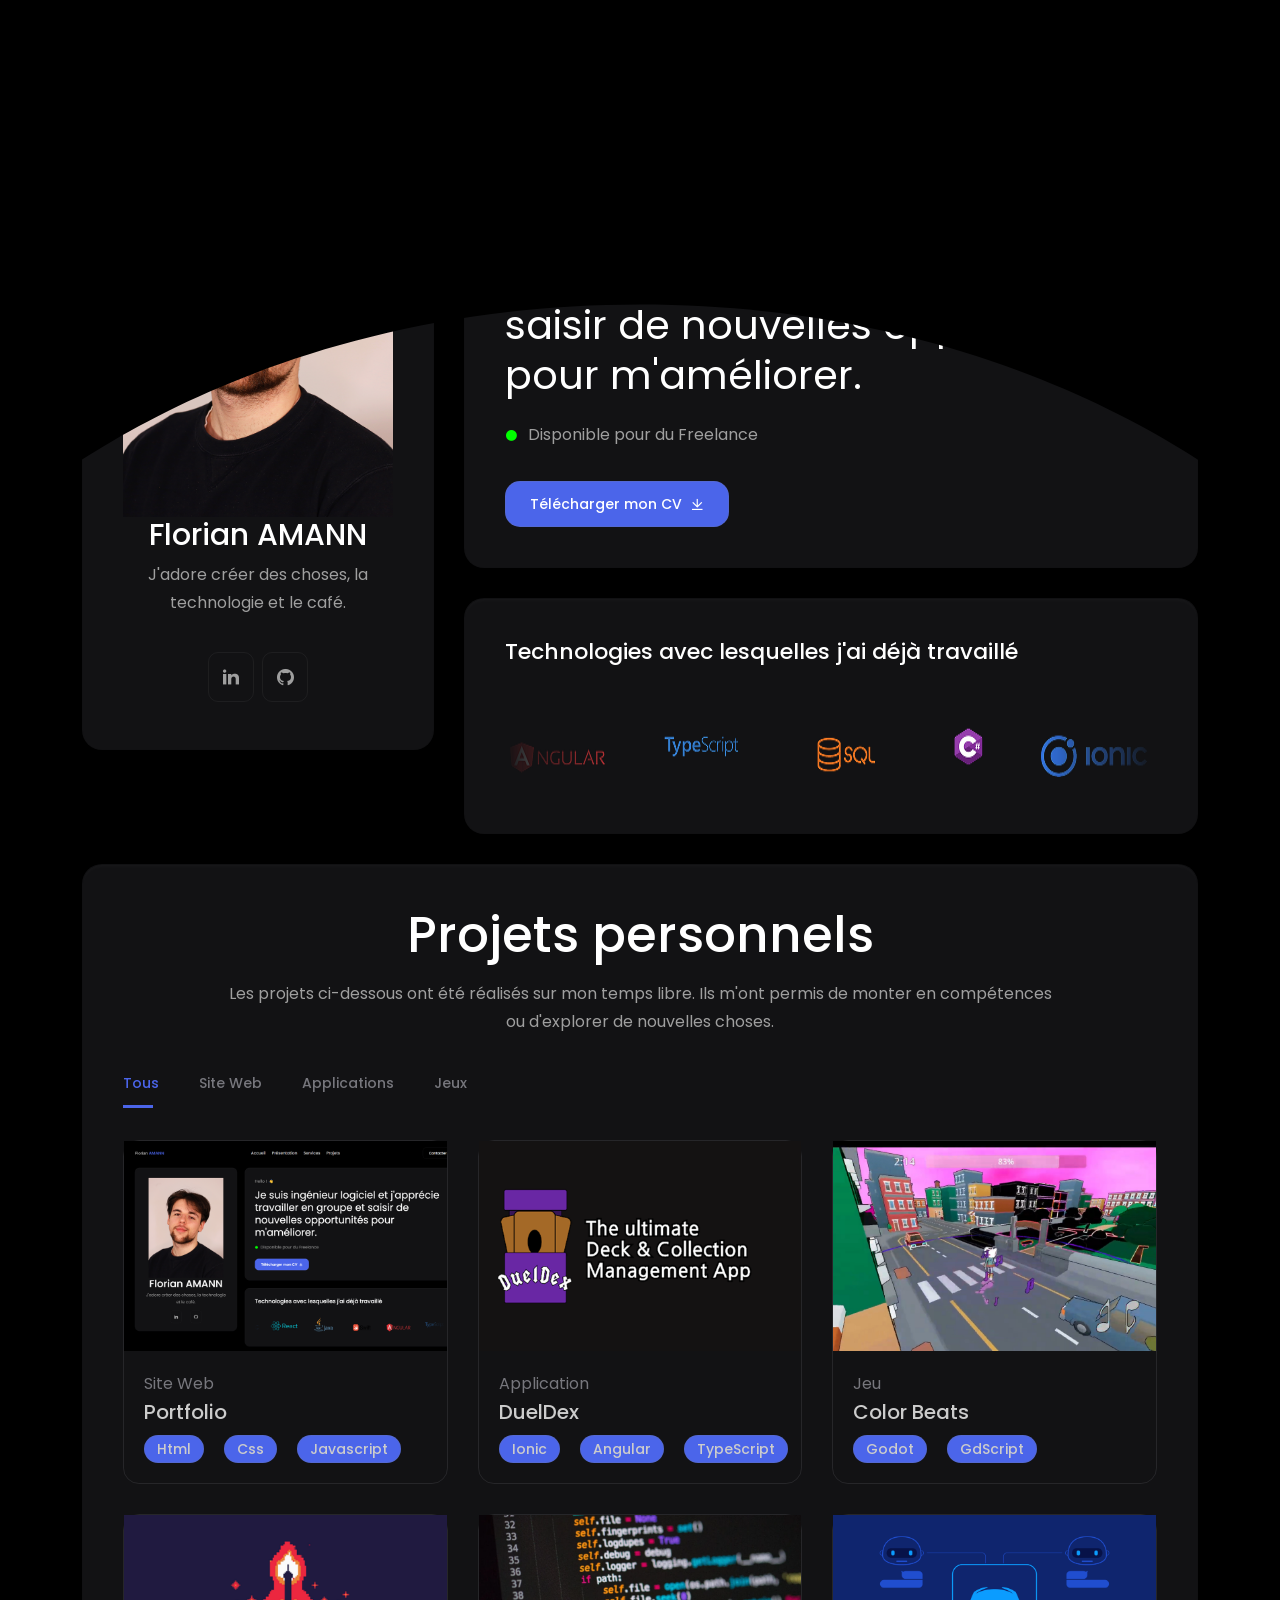
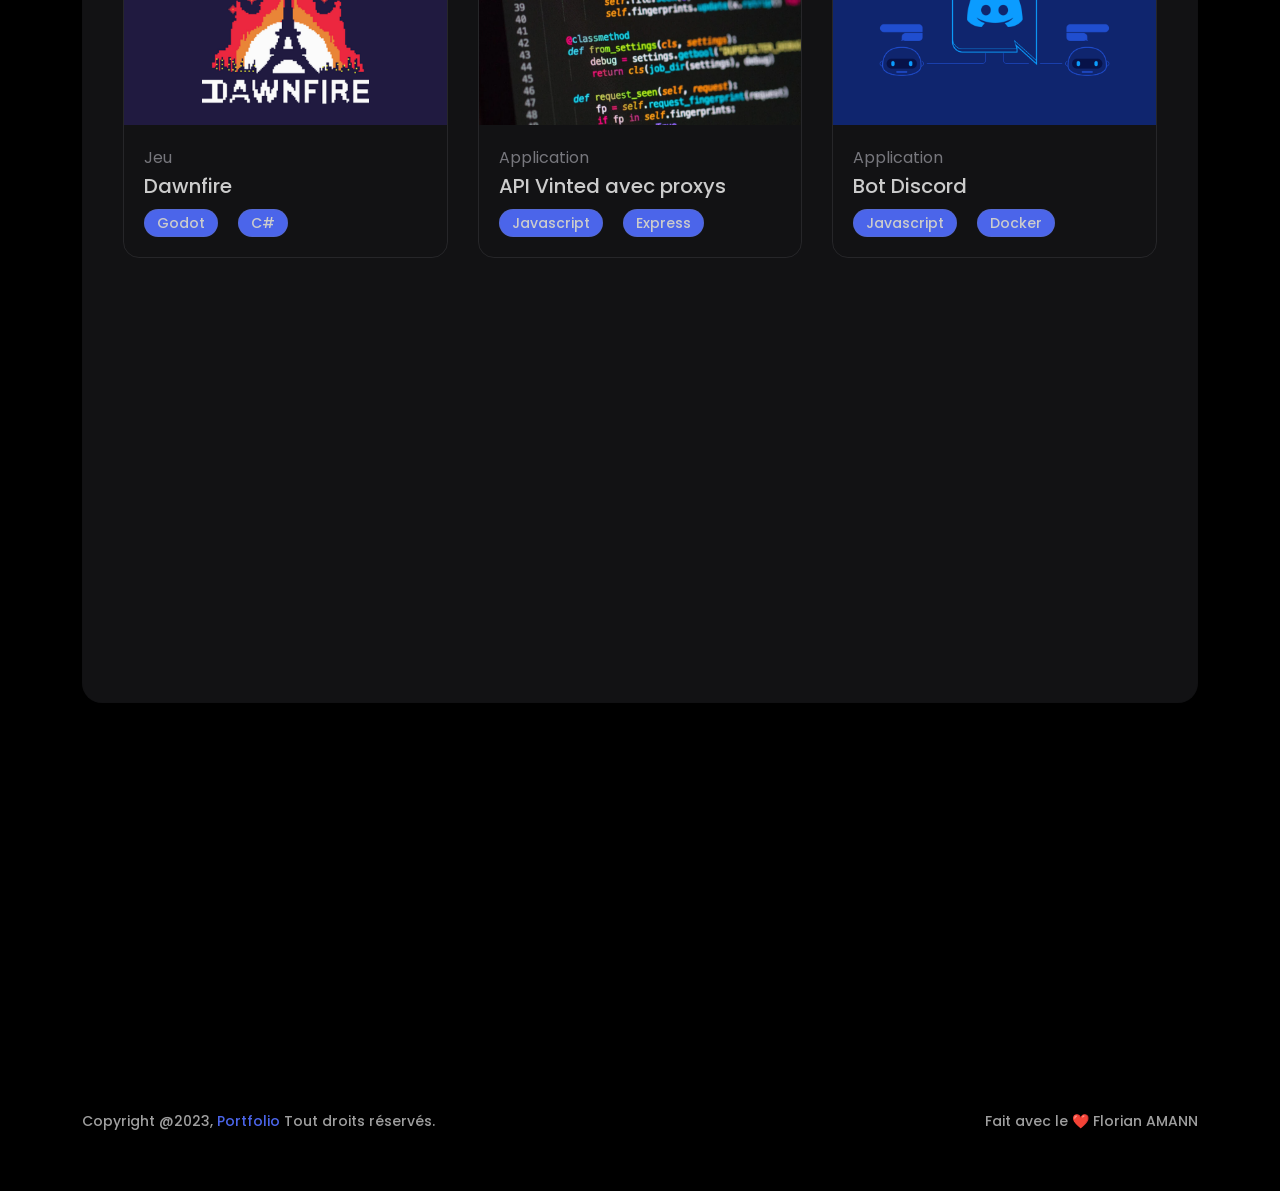
==== index.html @ a0614be4 "added small fixes" ====
<!DOCTYPE html>
<html lang="en">

<head>
  <!-- META -->
  <meta charset="utf-8">
  <meta http-equiv="X-UA-Compatible" content="IE=edge">
  <meta name="viewport" content="width=device-width, initial-scale=1">
  <meta name="description" content="Portfolio - Cliquez ici">
  <meta name="keywords" content="personal, portfolio new, html, one page, bootstrap, new html template, design, creative, onepage, clean, modern">
  <meta name="author" content="Florian AMANN">
  <!-- PAGE TITLE -->
  <title>Florian AMANN - Portfolio</title>
  <!-- FAV ICON -->
  <link rel="apple-touch-icon" href="assets/images/favicon.png">
  <link rel="shortcut icon" type="image/png" href="assets/images/favicon.png">
  <!-- ALL GOOGLE FONTS -->
  <link rel="preconnect" href="https://fonts.googleapis.com">
  <link rel="preconnect" href="https://fonts.gstatic.com" crossorigin>
  <link href="https://fonts.googleapis.com/css2?family=Poppins:ital,wght@0,100;0,200;0,300;0,400;0,500;0,600;0,700;0,800;0,900;1,100;1,200;1,300;1,400;1,500;1,600;1,700;1,800;1,900&display=swap" rel="stylesheet">
  <!-- BOOTSTRAP CSS -->
  <link rel="stylesheet" href="assets/css/bootstrap.min.css" />
  <!-- FONT AWESOME CSS -->
  <link rel="stylesheet" href="assets/fonts/remixicon.css" />
  <!-- MAGNIFIC CSS -->
  <link rel="stylesheet" href="assets/css/magnific-popup.css">
  <!-- NICE SELECT CSS -->
  <link rel="stylesheet" href="assets/css/nice-select.min.css" />
  <!-- ANIMATE CSS -->
  <link rel="stylesheet" href="assets/css/animate.min.css" />
  <!-- SLICK CSS -->
  <link rel="stylesheet" href="assets/css/slick.min.css" />
  <!-- SPACING CSS -->
  <link rel="stylesheet" href="assets/css/spacing.css" />
  <!-- MAIN STYLE CSS -->
  <link rel="stylesheet" href="assets/css/style.css" />
  <!-- RESPONSIVE CSS -->
  <link rel="stylesheet" href="assets/css/responsive.css">
  <!-- HTML5 shim and Respond.js IE8 support of HTML5 elements and media queries -->
  <!-- WARNING: Respond.js doesn't work if you view the page via file:// -->
  <!--[if lt IE 9]>
      <script src="https://oss.maxcdn.com/html5shiv/3.7.2/html5shiv.min.js"></script>
      <script src="https://oss.maxcdn.com/respond/1.4.2/respond.min.js"></script>
    <![endif]-->
</head>

<body>
  <!-- START PRELOADER AREA-->
  <div class="preloader">
    <svg viewbox="0 0 1000 1000" preserveaspectratio="none">
      <path id="preloaderSvg" d="M0,1005S175,995,500,995s500,5,500,5V0H0Z"></path>
    </svg>
    <div class="preloader-heading">
      <div class="load-text">
        <span>C</span>
        <span>h</span>
        <span>a</span>
        <span>r</span>
        <span>g</span>
        <span>e</span>
        <span>m</span>
        <span>e</span>
        <span>n</span>
        <span>t</span>
      </div>
    </div>
  </div>
  <!-- END PRELOADER AREA -->
  <!-- START MENU DESIGN AREA -->
  <header class="main-header">
    <div class="header-upper">
      <div class="container">
        <div class="header-inner d-flex align-items-center">
          <!-- START LOGO DESIGN AREA -->
          <div class="logo-outer">
            <div class="logo">
              <a href="index.html"><img src="assets/images/logo.png" alt="Logo" title="Logo" /></a>
            </div>
          </div>
          <!-- / END LOGO DESIGN AREA -->
          <!-- START NAV DESIGN AREA -->
          <div class="nav-outer clearfix mx-auto">
            <!-- Main Menu -->
            <nav class="main-menu navbar-expand-lg">
              <div class="navbar-header">
                <div class="mobile-logo">
                  <a href="index.html">
                    <img src="assets/images/logo.png" alt="Logo" title="Logo" />
                  </a>
                </div>
                <!-- Toggle Button -->
                <button type="button" class="navbar-toggle" data-bs-toggle="collapse" data-bs-target=".navbar-collapse">
                  <span class="icon-bar"></span>
                  <span class="icon-bar"></span>
                  <span class="icon-bar"></span>
                </button>
              </div>
              <div class="navbar-collapse collapse">
                <ul class="navigation onepage clearfix">
                  <li><a class="nav-link-click" href="index.html">Accueil</a></li>
                  <li><a class="nav-link-click" href="about.html">Présentation</a></li>
                  <li><a class="nav-link-click" href="service.html">Services</a></li>
                  <li><a class="nav-link-click" href="works.html">Projets</a></li>
                </ul>
              </div>
            </nav>
            <!-- / END NAV DESIGN AREA -->
          </div>
          <div class="menu-btns">
            <a href="mailto:amann.florian@protonmail.com" class="theme-btn">Contacter<i class="ri-mail-send-line"></i></a>
          </div>
        </div>
      </div>
    </div>
  </header>
  <!-- / END MENU DESIGN AREA -->
  <!-- START ABOUT DESIGN AREA -->
  <section id="about" class="about-area">
    <div class="container">
      <div class="row">
        <!-- START ABOUT IMAGE DESIGN AREA -->
        <div class="col-lg-4">
          <div class="about-image-part wow fadeInUp delay-0-3s">
            <img src="assets/images/about/profile.png" alt="About Me" />
            <h2>Florian AMANN</h2>
            <p>J'adore créer des choses, la technologie et le café.</p>
            <div class="about-social text-center">
              <ul>
                <li><a href="https://www.linkedin.com/in/florian-amann/"><i class="ri-linkedin-fill"></i></a></li>
                <li><a href="https://github.com/Lauiss"><i class="ri-github-fill"></i></a></li>
              </ul>
            </div>
          </div>
        </div>
        <!-- / END ABOUT IMAGE DESIGN AREA -->
        <!-- START ABOUT TEXT DESIGN AREA -->
        <div class="col-lg-8">
          <div class="about-content-part wow fadeInUp delay-0-2s">
            <p>Hello ! 👋</p>
            <h2>
              Je suis ingénieur logiciel et j'apprécie travailler en groupe et saisir de nouvelles opportunités pour m'améliorer.
            </h2>
            <div class="adress-field">
              <ul>
                <li><i class="ri-circle-fill"></i>Disponible pour du Freelance</li>
              </ul>
            </div>
            <div class="hero-btns">
              <a href="assets/cv/CV-AMANN-Florian.pdf" download="CV-AMANN-Florian.pdf" target="_blank" class="theme-btn">Télécharger mon CV <i class="ri-download-line"></i></a>
            </div>
          </div>
          <div class="about-content-part-bottom wow fadeInUp delay-0-2s">
            <h2>Technologies avec lesquelles j'ai déjà travaillé</h2>
            <div class="company-list">
              <div class="scroller" data-direction="left" data-speed="slow">
                <div class="scroller__inner">
                  <img src="assets/images/languages/angular.png" alt="angular" />
                  <img src="assets/images/languages/typescript.png" alt="ts" />
                  <img src="assets/images/languages/sql.png" alt="sql" />
                  <img src="assets/images/languages/csharp.png" alt="c#" />
                  <img src="assets/images/languages/ionic.png" alt="ionic" />
                  <img src="assets/images/languages/react.png" alt="react" />
                  <img src="assets/images/languages/java.png" alt="java" />
                  <img src="assets/images/languages/swift.png" alt="swift" />
                </div>
              </div>
            </div>
          </div>
        </div>
        <!-- / END ABOUT TEXT DESIGN AREA -->
      </div>
    </div>
  </section>
  <!-- / END ABOUT DESIGN AREA -->
  <!-- START PORTFOLIO DESIGN AREA -->
  <section id="portfolio" class="projects-area">
    <div class="container">
      <div class="container-inner">
        <div class="row">
          <div class="col-xl-12 col-lg-12">
            <div class="section-title text-center wow fadeInUp delay-0-2s">
              <h2>Projets personnels</h2>
              <p>Les projets ci-dessous ont été réalisés sur mon temps libre. Ils m'ont permis de monter en compétences ou d'explorer de nouvelles choses.</p>
            </div>
          </div>
        </div>
        <ul class="project-filter filter-btns-one justify-content-left pb-15 wow fadeInUp delay-0-2s">
          <li data-filter="*" class="current">Tous</li>
          <li data-filter=".web">Site Web</li>
          <li data-filter=".application">Applications</li>
          <li data-filter=".game">Jeux</li>
        </ul>
        <div class="row project-masonry-active">
          <!-- START SINGLE PORTFOLIO DESIGN AREA -->
          <div class="col-lg-4 col-md-6 item web">
            <div class="project-item style-two wow fadeInUp delay-0-5s">
              <div class="project-image">
                <img src="assets/images/projects/portfolio-big.png" alt="Project">
                <a href="projects-detail/single-project-portfolio.html" class="details-btn"><i class="ri-arrow-right-up-line"></i></a>
              </div>
              <div class="project-content">
                <span class="sub-title">Site Web</span>
                <h3>Portfolio</h3>
                <div class="flex-div-row">
                  <span class="theme-tag">Html</span>
                  <span class="theme-tag">Css</span>
                  <span class="theme-tag">Javascript</span>
                </div>
              </div>
            </div>
          </div>
          <!-- / END SINGLE PORTFOLIO DESIGN AREA -->
          <!-- START SINGLE PORTFOLIO DESIGN AREA -->
          <div class="col-lg-4 col-md-6 item application">
            <div class="project-item style-two wow fadeInUp delay-0-3s">
              <div class="project-image">
                <img src="assets/images/projects/duel-dex-big.png" alt="Project">
                <a href="projects-detail/single-project-dueldex.html" class="details-btn"><i class="ri-arrow-right-up-line"></i></a>
              </div>
              <div class="project-content">
                <span class="sub-title">Application</span>
                <h3>DuelDex</h3>
                <div class="flex-div-row">
                  <span class="theme-tag">Ionic</span>
                  <span class="theme-tag">Angular</span>
                  <span class="theme-tag">TypeScript</span>
                </div>
              </div>
            </div>
          </div>
          <!-- START PORTFOLIO DESIGN AREA -->
          <!-- START SINGLE PORTFOLIO DESIGN AREA -->
          <div class="col-lg-4 col-md-6 item game">
            <div class="project-item style-two wow fadeInUp delay-0-3s">
              <div class="project-image">
                <img src="assets/images/projects/colorbeats-big.png" alt="Project">
                <a href="projects-detail/single-project-color-beats.html" class="details-btn"><i class="ri-arrow-right-up-line"></i></a>
              </div>
              <div class="project-content">
                <span class="sub-title">Jeu</span>
                <h3>Color Beats</h3>
                <div class="flex-div-row">
                  <span class="theme-tag">Godot</span>
                  <span class="theme-tag">GdScript</span>
                </div>
              </div>
            </div>
          </div>
          <!-- / END SINGLE PORTFOLIO DESIGN AREA -->
          <!-- START SINGLE PORTFOLIO DESIGN AREA -->
          <div class="col-lg-4 col-md-6 item game">
            <div class="project-item style-two wow fadeInUp delay-0-4s">
              <div class="project-image">
                <img src="assets/images/projects/dawnfire-big.png" alt="Project">
                <a href="projects-detail/single-project-dawnfire.html" class="details-btn"><i class="ri-arrow-right-up-line"></i></a>
              </div>
              <div class="project-content">
                <span class="sub-title">Jeu</span>
                <h3>Dawnfire</h3>
                <div class="flex-div-row">
                  <span class="theme-tag">Godot</span>
                  <span class="theme-tag">C#</span>
                </div>
              </div>
            </div>
          </div>
          <!-- / END SINGLE PORTFOLIO DESIGN AREA -->
          <!-- START SINGLE PORTFOLIO DESIGN AREA -->
          <div class="col-lg-4 col-md-6 item application">
            <div class="project-item style-two wow fadeInUp delay-0-6s">
              <div class="project-image">
                <img src="assets/images/projects/code-big.png" alt="Project">
                <a href="projects-detail/single-project-api-vinted.html" class="details-btn"><i class="ri-arrow-right-up-line"></i></a>
              </div>
              <div class="project-content">
                <span class="sub-title">Application</span>
                <h3>API Vinted avec proxys</h3>
                <div class="flex-div-row">
                  <span class="theme-tag">Javascript</span>
                  <span class="theme-tag">Express</span>
                </div>
              </div>
            </div>
          </div>
          <!-- / END SINGLE PORTFOLIO DESIGN AREA -->
          <!-- START SINGLE PORTFOLIO DESIGN AREA -->
          <div class="col-lg-4 col-md-6 item application">
            <div class="project-item style-two wow fadeInUp delay-0-7s">
              <div class="project-image">
                <img src="assets/images/projects/discord-big.png" alt="Project">
                <a href="projects-detail/single-project-bot-discord.html" class="details-btn"><i class="ri-arrow-right-up-line"></i></a>
              </div>
              <div class="project-content">
                <span class="sub-title">Application</span>
                <h3>Bot Discord</h3>
                <div class="flex-div-row">
                  <span class="theme-tag">Javascript</span>
                  <span class="theme-tag">Docker</span>
                </div>
              </div>
            </div>
          </div>
          <!-- / END SINGLE PORTFOLIO DESIGN AREA -->
          <!-- START SINGLE PORTFOLIO DESIGN AREA -->
          <div class="col-lg-4 col-md-6 item application">
            <div class="project-item style-two wow fadeInUp delay-0-7s">
              <div class="project-image">
                <img src="assets/images/projects/code-big.png" alt="Project">
                <a href="projects-detail/single-project-autoclicker.html" class="details-btn"><i class="ri-arrow-right-up-line"></i></a>
              </div>
              <div class="project-content">
                <span class="sub-title">Application</span>
                <h3>Autoclick</h3>
                <div class="flex-div-row">
                  <span class="theme-tag">Python</span>
                </div>
              </div>
            </div>
          </div>
          <!-- / END SINGLE PORTFOLIO DESIGN AREA -->
        </div>
      </div>
    </div>
  </section>
  <!-- // END PORTFOLIO DESIGN AREA -->
  <!-- START CALL TO ACTION DESIGN AREA -->
  <section class="call-to-action-area">
    <div class="container">
      <div class="row">
        <!-- START ABOUT TEXT DESIGN AREA -->
        <div class="col-lg-12">
          <div class="call-to-action-part wow fadeInUp delay-0-2s text-center">
            <h2>Vous avez un projet en tête ?</h2>
            <p>Contactez-moi et réalisons-le ensemble ✨. Je saurais mettre mes compétences à disposition pour une collaboration efficace.</p>
            <div class="hero-btns">
              <a href="mailto:amann.florian@protonmail.com" class="theme-btn">Contactez-moi<i class="ri-mail-send-line"></i></a>
            </div>
          </div>
        </div>
        <!-- / END ABOUT TEXT DESIGN AREA -->
      </div>
    </div>
  </section>
  <!--  // END CALL TO ACTION DESIGN AREA -->
  <!-- START FOOTER DESIGN AREA -->
  <footer class="main-footer">
    <div class="footer-bottom pt-50 pb-40">
      <div class="container">
        <div class="row">
          <div class="col-lg-6">
            <div class="copyright-text">
              <p>
                Copyright @2023, <a href="index.html">Portfolio</a> Tout droits réservés.
              </p>
            </div>
          </div>
          <div class="col-lg-6">
            <div class="copyright-text extra-copyright">
              <p>
                Fait avec le ❤️ Florian AMANN
              </p>
            </div>
          </div>
        </div>
      </div>
    </div>
  </footer>
  <!-- / END FOOTER DESIGN AREA -->
  <!-- START SCROOL UP DESIGN AREA -->
  <div class="progress-wrap cursor-pointer">
    <i class="ri-arrow-up-double-line"></i>
    <svg class="progress-circle svg-content" width="100%" height="100%" viewBox="-1 -1 102 102">
      <path d="M50,1 a49,49 0 0,1 0,98 a49,49 0 0,1 0,-98" />
    </svg>
  </div>
  <!-- / END SCROOL UP DESIGN AREA -->
  <!-- JQUERY JS -->
  <script src="assets/js/jquery-3.6.0.min.js"></script>
  <!-- BOOTSTRAP JS-->
  <script src="assets/js/bootstrap.min.js"></script>
  <!-- APPEAR JS -->
  <script src="assets/js/appear.min.js"></script>
  <!-- GSAP JS -->
  <script src="assets/js/gsap.min.js"></script>
  <!-- MAGNIFICANT JS -->
  <script src="assets/js/jquery.magnific-popup.min.js"></script>
  <!-- SLICK JS-->
  <script src="assets/js/slick.min.js"></script>
  <!-- NICE SELECT JS-->
  <script src="assets/js/jquery.nice-select.min.js"></script>
  <!-- IMAGE LOADER JS-->
  <script src="assets/js/imagesloaded.pkgd.min.js"></script>
  <!-- ISOTOPE JS-->
  <script src="assets/js/isotope.pkgd.min.js"></script>
  <!--  WOW ANIMATION JS-->
  <script src="assets/js/wow.min.js"></script>
  <!-- SCRIPT JS-->
  <script src="assets/js/script.js"></script>
</body>

</html>
---- assets/css/spacing.css ----
/*
* ----------------------------------------------------------------------------------------
Author       : Hridoy
Template Name: Liam - Creative Portfolio Showcase Template
Version      : 1.0                                          
* ----------------------------------------------------------------------------------------
*/
/*
* ----------------------------------------------------------------------------------------
*PADDING MARGIN
* ----------------------------------------------------------------------------------------
*/
.p-5 {
    padding: 5px !important;
}

.p-10 {
    padding: 10px;
}

.p-15 {
    padding: 15px;
}

.p-20 {
    padding: 20px;
}

.p-25 {
    padding: 25px;
}

.p-30 {
    padding: 30px;
}

.p-35 {
    padding: 35px;
}

.p-40 {
    padding: 40px;
}

.p-45 {
    padding: 45px;
}

.p-50 {
    padding: 50px;
}

.p-55 {
    padding: 55px;
}

.p-60 {
    padding: 60px;
}

.p-65 {
    padding: 65px;
}

.p-70 {
    padding: 70px;
}

.p-75 {
    padding: 75px;
}

.p-80 {
    padding: 80px;
}

.p-85 {
    padding: 85px;
}

.p-90 {
    padding: 90px;
}

.p-95 {
    padding: 95px;
}

.p-100 {
    padding: 100px;
}

.p-105 {
    padding: 105px;
}

.p-110 {
    padding: 110px;
}

.p-115 {
    padding: 115px;
}

.p-120 {
    padding: 120px;
}

.p-125 {
    padding: 125px;
}

.p-130 {
    padding: 130px;
}

.p-135 {
    padding: 135px;
}

.p-140 {
    padding: 140px;
}

.p-145 {
    padding: 145px;
}

.p-150 {
    padding: 150px;
}

.p-155 {
    padding: 155px;
}

.p-160 {
    padding: 160px;
}

.p-165 {
    padding: 165px;
}

.p-170 {
    padding: 170px;
}

.p-175 {
    padding: 175px;
}

.p-180 {
    padding: 180px;
}

.p-185 {
    padding: 185px;
}

.p-190 {
    padding: 190px;
}

.p-195 {
    padding: 195px;
}

.p-200 {
    padding: 200px;
}

.p-205 {
    padding: 205px;
}

.p-210 {
    padding: 210px;
}

.p-215 {
    padding: 215px;
}

.p-220 {
    padding: 220px;
}

.p-225 {
    padding: 225px;
}

.p-230 {
    padding: 230px;
}

.p-235 {
    padding: 235px;
}

.p-240 {
    padding: 240px;
}

.p-245 {
    padding: 245px;
}

.p-250 {
    padding: 250px;
}

/* Padding Top */
.pt-5,
.py-5 {
    padding-top: 5px !important;
}

.pt-10,
.py-10 {
    padding-top: 10px;
}

.pt-15,
.py-15 {
    padding-top: 15px;
}

.pt-20,
.py-20 {
    padding-top: 20px;
}

.pt-25,
.py-25 {
    padding-top: 25px;
}

.pt-30,
.py-30 {
    padding-top: 30px;
}

.pt-35,
.py-35 {
    padding-top: 35px;
}

.pt-40,
.py-40 {
    padding-top: 40px;
}

.pt-45,
.py-45 {
    padding-top: 45px;
}

.pt-50,
.py-50 {
    padding-top: 50px;
}

.pt-55,
.py-55 {
    padding-top: 55px;
}

.pt-60,
.py-60 {
    padding-top: 60px;
}

.pt-65,
.py-65 {
    padding-top: 65px;
}

.pt-70,
.py-70 {
    padding-top: 70px;
}

.pt-75,
.py-75 {
    padding-top: 75px;
}

.pt-80,
.py-80 {
    padding-top: 80px;
}

.pt-85,
.py-85 {
    padding-top: 85px;
}

.pt-90,
.py-90 {
    padding-top: 90px;
}

.pt-95,
.py-95 {
    padding-top: 95px;
}

.pt-100,
.py-100 {
    padding-top: 100px;
}

.pt-105,
.py-105 {
    padding-top: 105px;
}

.pt-110,
.py-110 {
    padding-top: 110px;
}

.pt-115,
.py-115 {
    padding-top: 115px;
}

.pt-120,
.py-120 {
    padding-top: 120px;
}

.pt-125,
.py-125 {
    padding-top: 125px;
}

.pt-130,
.py-130 {
    padding-top: 130px;
}

.pt-135,
.py-135 {
    padding-top: 135px;
}

.pt-140,
.py-140 {
    padding-top: 140px;
}

.pt-145,
.py-145 {
    padding-top: 145px;
}

.pt-150,
.py-150 {
    padding-top: 150px;
}

.pt-155,
.py-155 {
    padding-top: 155px;
}

.pt-160,
.py-160 {
    padding-top: 160px;
}

.pt-165,
.py-165 {
    padding-top: 165px;
}

.pt-170,
.py-170 {
    padding-top: 170px;
}

.pt-175,
.py-175 {
    padding-top: 175px;
}

.pt-180,
.py-180 {
    padding-top: 180px;
}

.pt-185,
.py-185 {
    padding-top: 185px;
}

.pt-190,
.py-190 {
    padding-top: 190px;
}

.pt-195,
.py-195 {
    padding-top: 195px;
}

.pt-200,
.py-200 {
    padding-top: 200px;
}

.pt-205,
.py-205 {
    padding-top: 205px;
}

.pt-210,
.py-210 {
    padding-top: 210px;
}

.pt-215,
.py-215 {
    padding-top: 215px;
}

.pt-220,
.py-220 {
    padding-top: 220px;
}

.pt-225,
.py-225 {
    padding-top: 225px;
}

.pt-230,
.py-230 {
    padding-top: 230px;
}

.pt-235,
.py-235 {
    padding-top: 235px;
}

.pt-240,
.py-240 {
    padding-top: 240px;
}

.pt-245,
.py-245 {
    padding-top: 245px;
}

.pt-250,
.py-250 {
    padding-top: 250px;
}

/* Padding Bottom */
.pb-5,
.py-5 {
    padding-bottom: 5px !important;
}

.pb-10,
.py-10 {
    padding-bottom: 10px;
}

.pb-15,
.py-15 {
    padding-bottom: 15px;
}

.pb-20,
.py-20 {
    padding-bottom: 20px;
}

.pb-25,
.py-25 {
    padding-bottom: 25px;
}

.pb-30,
.py-30 {
    padding-bottom: 30px;
}

.pb-35,
.py-35 {
    padding-bottom: 35px;
}

.pb-40,
.py-40 {
    padding-bottom: 40px;
}

.pb-45,
.py-45 {
    padding-bottom: 45px;
}

.pb-50,
.py-50 {
    padding-bottom: 50px;
}

.pb-55,
.py-55 {
    padding-bottom: 55px;
}

.pb-60,
.py-60 {
    padding-bottom: 60px;
}

.pb-65,
.py-65 {
    padding-bottom: 65px;
}

.pb-70,
.py-70 {
    padding-bottom: 70px;
}

.pb-75,
.py-75 {
    padding-bottom: 75px;
}

.pb-80,
.py-80 {
    padding-bottom: 80px;
}

.pb-85,
.py-85 {
    padding-bottom: 85px;
}

.pb-90,
.py-90 {
    padding-bottom: 90px;
}

.pb-95,
.py-95 {
    padding-bottom: 95px;
}

.pb-100,
.py-100 {
    padding-bottom: 100px;
}

.pb-105,
.py-105 {
    padding-bottom: 105px;
}

.pb-110,
.py-110 {
    padding-bottom: 110px;
}

.pb-115,
.py-115 {
    padding-bottom: 115px;
}

.pb-120,
.py-120 {
    padding-bottom: 120px;
}

.pb-125,
.py-125 {
    padding-bottom: 125px;
}

.pb-130,
.py-130 {
    padding-bottom: 130px;
}

.pb-135,
.py-135 {
    padding-bottom: 135px;
}

.pb-140,
.py-140 {
    padding-bottom: 140px;
}

.pb-145,
.py-145 {
    padding-bottom: 145px;
}

.pb-150,
.py-150 {
    padding-bottom: 150px;
}

.pb-155,
.py-155 {
    padding-bottom: 155px;
}

.pb-160,
.py-160 {
    padding-bottom: 160px;
}

.pb-165,
.py-165 {
    padding-bottom: 165px;
}

.pb-170,
.py-170 {
    padding-bottom: 170px;
}

.pb-175,
.py-175 {
    padding-bottom: 175px;
}

.pb-180,
.py-180 {
    padding-bottom: 180px;
}

.pb-185,
.py-185 {
    padding-bottom: 185px;
}

.pb-190,
.py-190 {
    padding-bottom: 190px;
}

.pb-195,
.py-195 {
    padding-bottom: 195px;
}

.pb-200,
.py-200 {
    padding-bottom: 200px;
}

.pb-205,
.py-205 {
    padding-bottom: 205px;
}

.pb-210,
.py-210 {
    padding-bottom: 210px;
}

.pb-215,
.py-215 {
    padding-bottom: 215px;
}

.pb-220,
.py-220 {
    padding-bottom: 220px;
}

.pb-225,
.py-225 {
    padding-bottom: 225px;
}

.pb-230,
.py-230 {
    padding-bottom: 230px;
}

.pb-235,
.py-235 {
    padding-bottom: 235px;
}

.pb-240,
.py-240 {
    padding-bottom: 240px;
}

.pb-245,
.py-245 {
    padding-bottom: 245px;
}

.pb-250,
.py-250 {
    padding-bottom: 250px;
}

/* Margin Around */
.m-5 {
    margin: 5px !important;
}

.m-10 {
    margin: 10px;
}

.m-15 {
    margin: 15px;
}

.m-20 {
    margin: 20px;
}

.m-25 {
    margin: 25px;
}

.m-30 {
    margin: 30px;
}

.m-35 {
    margin: 35px;
}

.m-40 {
    margin: 40px;
}

.m-45 {
    margin: 45px;
}

.m-50 {
    margin: 50px;
}

.m-55 {
    margin: 55px;
}

.m-60 {
    margin: 60px;
}

.m-65 {
    margin: 65px;
}

.m-70 {
    margin: 70px;
}

.m-75 {
    margin: 75px;
}

.m-80 {
    margin: 80px;
}

.m-85 {
    margin: 85px;
}

.m-90 {
    margin: 90px;
}

.m-95 {
    margin: 95px;
}

.m-100 {
    margin: 100px;
}

.m-105 {
    margin: 105px;
}

.m-110 {
    margin: 110px;
}

.m-115 {
    margin: 115px;
}

.m-120 {
    margin: 120px;
}

.m-125 {
    margin: 125px;
}

.m-130 {
    margin: 130px;
}

.m-135 {
    margin: 135px;
}

.m-140 {
    margin: 140px;
}

.m-145 {
    margin: 145px;
}

.m-150 {
    margin: 150px;
}

.m-155 {
    margin: 155px;
}

.m-160 {
    margin: 160px;
}

.m-165 {
    margin: 165px;
}

.m-170 {
    margin: 170px;
}

.m-175 {
    margin: 175px;
}

.m-180 {
    margin: 180px;
}

.m-185 {
    margin: 185px;
}

.m-190 {
    margin: 190px;
}

.m-195 {
    margin: 195px;
}

.m-200 {
    margin: 200px;
}

.m-205 {
    margin: 205px;
}

.m-210 {
    margin: 210px;
}

.m-215 {
    margin: 215px;
}

.m-220 {
    margin: 220px;
}

.m-225 {
    margin: 225px;
}

.m-230 {
    margin: 230px;
}

.m-235 {
    margin: 235px;
}

.m-240 {
    margin: 240px;
}

.m-245 {
    margin: 245px;
}

.m-250 {
    margin: 250px;
}

/* Margin Top */
.mt-5,
.my-5 {
    margin-top: 5px !important;
}

.mt-10,
.my-10 {
    margin-top: 10px;
}

.mt-15,
.my-15 {
    margin-top: 15px;
}

.mt-20,
.my-20 {
    margin-top: 20px;
}

.mt-25,
.my-25 {
    margin-top: 25px;
}

.mt-30,
.my-30 {
    margin-top: 30px;
}

.mt-35,
.my-35 {
    margin-top: 35px;
}

.mt-40,
.my-40 {
    margin-top: 40px;
}

.mt-45,
.my-45 {
    margin-top: 45px;
}

.mt-50,
.my-50 {
    margin-top: 50px;
}

.mt-55,
.my-55 {
    margin-top: 55px;
}

.mt-60,
.my-60 {
    margin-top: 60px;
}

.mt-65,
.my-65 {
    margin-top: 65px;
}

.mt-70,
.my-70 {
    margin-top: 70px;
}

.mt-75,
.my-75 {
    margin-top: 75px;
}

.mt-80,
.my-80 {
    margin-top: 80px;
}

.mt-85,
.my-85 {
    margin-top: 85px;
}

.mt-90,
.my-90 {
    margin-top: 90px;
}

.mt-95,
.my-95 {
    margin-top: 95px;
}

.mt-100,
.my-100 {
    margin-top: 100px;
}

.mt-105,
.my-105 {
    margin-top: 105px;
}

.mt-110,
.my-110 {
    margin-top: 110px;
}

.mt-115,
.my-115 {
    margin-top: 115px;
}

.mt-120,
.my-120 {
    margin-top: 120px;
}

.mt-125,
.my-125 {
    margin-top: 125px;
}

.mt-130,
.my-130 {
    margin-top: 130px;
}

.mt-135,
.my-135 {
    margin-top: 135px;
}

.mt-140,
.my-140 {
    margin-top: 140px;
}

.mt-145,
.my-145 {
    margin-top: 145px;
}

.mt-150,
.my-150 {
    margin-top: 150px;
}

.mt-155,
.my-155 {
    margin-top: 155px;
}

.mt-160,
.my-160 {
    margin-top: 160px;
}

.mt-165,
.my-165 {
    margin-top: 165px;
}

.mt-170,
.my-170 {
    margin-top: 170px;
}

.mt-175,
.my-175 {
    margin-top: 175px;
}

.mt-180,
.my-180 {
    margin-top: 180px;
}

.mt-185,
.my-185 {
    margin-top: 185px;
}

.mt-190,
.my-190 {
    margin-top: 190px;
}

.mt-195,
.my-195 {
    margin-top: 195px;
}

.mt-200,
.my-200 {
    margin-top: 200px;
}

.mt-205,
.my-205 {
    margin-top: 205px;
}

.mt-210,
.my-210 {
    margin-top: 210px;
}

.mt-215,
.my-215 {
    margin-top: 215px;
}

.mt-220,
.my-220 {
    margin-top: 220px;
}

.mt-225,
.my-225 {
    margin-top: 225px;
}

.mt-230,
.my-230 {
    margin-top: 230px;
}

.mt-235,
.my-235 {
    margin-top: 235px;
}

.mt-240,
.my-240 {
    margin-top: 240px;
}

.mt-245,
.my-245 {
    margin-top: 245px;
}

.mt-250,
.my-250 {
    margin-top: 250px;
}

/* Margin Bottom */
.mb-5,
.my-5 {
    margin-bottom: 5px !important;
}

.mb-10,
.my-10 {
    margin-bottom: 10px;
}

.mb-15,
.my-15 {
    margin-bottom: 15px;
}

.mb-20,
.my-20 {
    margin-bottom: 20px;
}

.mb-25,
.my-25 {
    margin-bottom: 25px;
}

.mb-30,
.my-30 {
    margin-bottom: 30px;
}

.mb-35,
.my-35 {
    margin-bottom: 35px;
}

.mb-40,
.my-40 {
    margin-bottom: 40px;
}

.mb-45,
.my-45 {
    margin-bottom: 45px;
}

.mb-50,
.my-50 {
    margin-bottom: 50px;
}

.mb-55,
.my-55 {
    margin-bottom: 55px;
}

.mb-60,
.my-60 {
    margin-bottom: 60px;
}

.mb-65,
.my-65 {
    margin-bottom: 65px;
}

.mb-70,
.my-70 {
    margin-bottom: 70px;
}

.mb-75,
.my-75 {
    margin-bottom: 75px;
}

.mb-80,
.my-80 {
    margin-bottom: 80px;
}

.mb-85,
.my-85 {
    margin-bottom: 85px;
}

.mb-90,
.my-90 {
    margin-bottom: 90px;
}

.mb-95,
.my-95 {
    margin-bottom: 95px;
}

.mb-100,
.my-100 {
    margin-bottom: 100px;
}

.mb-105,
.my-105 {
    margin-bottom: 105px;
}

.mb-110,
.my-110 {
    margin-bottom: 110px;
}

.mb-115,
.my-115 {
    margin-bottom: 115px;
}

.mb-120,
.my-120 {
    margin-bottom: 120px;
}

.mb-125,
.my-125 {
    margin-bottom: 125px;
}

.mb-130,
.my-130 {
    margin-bottom: 130px;
}

.mb-135,
.my-135 {
    margin-bottom: 135px;
}

.mb-140,
.my-140 {
    margin-bottom: 140px;
}

.mb-145,
.my-145 {
    margin-bottom: 145px;
}

.mb-150,
.my-150 {
    margin-bottom: 150px;
}

.mb-155,
.my-155 {
    margin-bottom: 155px;
}

.mb-160,
.my-160 {
    margin-bottom: 160px;
}

.mb-165,
.my-165 {
    margin-bottom: 165px;
}

.mb-170,
.my-170 {
    margin-bottom: 170px;
}

.mb-175,
.my-175 {
    margin-bottom: 175px;
}

.mb-180,
.my-180 {
    margin-bottom: 180px;
}

.mb-185,
.my-185 {
    margin-bottom: 185px;
}

.mb-190,
.my-190 {
    margin-bottom: 190px;
}

.mb-195,
.my-195 {
    margin-bottom: 195px;
}

.mb-200,
.my-200 {
    margin-bottom: 200px;
}

.mb-205,
.my-205 {
    margin-bottom: 205px;
}

.mb-210,
.my-210 {
    margin-bottom: 210px;
}

.mb-215,
.my-215 {
    margin-bottom: 215px;
}

.mb-220,
.my-220 {
    margin-bottom: 220px;
}

.mb-225,
.my-225 {
    margin-bottom: 225px;
}

.mb-230,
.my-230 {
    margin-bottom: 230px;
}

.mb-235,
.my-235 {
    margin-bottom: 235px;
}

.mb-240,
.my-240 {
    margin-bottom: 240px;
}

.mb-245,
.my-245 {
    margin-bottom: 245px;
}

.mb-250,
.my-250 {
    margin-bottom: 250px;
}

/* Responsive Padding Margin */
@media only screen and (max-width: 991px) {

    /* Padding Around */
    .rp-0 {
        padding: 0px !important;
    }

    .rp-5 {
        padding: 5px !important;
    }

    .rp-10 {
        padding: 10px;
    }

    .rp-15 {
        padding: 15px;
    }

    .rp-20 {
        padding: 20px;
    }

    .rp-25 {
        padding: 25px;
    }

    .rp-30 {
        padding: 30px;
    }

    .rp-35 {
        padding: 35px;
    }

    .rp-40 {
        padding: 40px;
    }

    .rp-45 {
        padding: 45px;
    }

    .rp-50 {
        padding: 50px;
    }

    .rp-55 {
        padding: 55px;
    }

    .rp-60 {
        padding: 60px;
    }

    .rp-65 {
        padding: 65px;
    }

    .rp-70 {
        padding: 70px;
    }

    .rp-75 {
        padding: 75px;
    }

    .rp-80 {
        padding: 80px;
    }

    .rp-85 {
        padding: 85px;
    }

    .rp-90 {
        padding: 90px;
    }

    .rp-95 {
        padding: 95px;
    }

    .rp-100 {
        padding: 100px;
    }

    .rp-105 {
        padding: 105px;
    }

    .rp-110 {
        padding: 110px;
    }

    .rp-115 {
        padding: 115px;
    }

    .rp-120 {
        padding: 120px;
    }

    .rp-125 {
        padding: 125px;
    }

    .rp-130 {
        padding: 130px;
    }

    .rp-135 {
        padding: 135px;
    }

    .rp-140 {
        padding: 140px;
    }

    .rp-145 {
        padding: 145px;
    }

    .rp-150 {
        padding: 150px;
    }

    /* Padding Top */
    .rpt-0,
    .rpy-0 {
        padding-top: 0px !important;
    }

    .rpt-5,
    .rpy-5 {
        padding-top: 5px !important;
    }

    .rpt-10,
    .rpy-10 {
        padding-top: 10px;
    }

    .rpt-15,
    .rpy-15 {
        padding-top: 15px;
    }

    .rpt-20,
    .rpy-20 {
        padding-top: 20px;
    }

    .rpt-25,
    .rpy-25 {
        padding-top: 25px;
    }

    .rpt-30,
    .rpy-30 {
        padding-top: 30px;
    }

    .rpt-35,
    .rpy-35 {
        padding-top: 35px;
    }

    .rpt-40,
    .rpy-40 {
        padding-top: 40px;
    }

    .rpt-45,
    .rpy-45 {
        padding-top: 45px;
    }

    .rpt-50,
    .rpy-50 {
        padding-top: 50px;
    }

    .rpt-55,
    .rpy-55 {
        padding-top: 55px;
    }

    .rpt-60,
    .rpy-60 {
        padding-top: 60px;
    }

    .rpt-65,
    .rpy-65 {
        padding-top: 65px;
    }

    .rpt-70,
    .rpy-70 {
        padding-top: 70px;
    }

    .rpt-75,
    .rpy-75 {
        padding-top: 75px;
    }

    .rpt-80,
    .rpy-80 {
        padding-top: 80px;
    }

    .rpt-85,
    .rpy-85 {
        padding-top: 85px;
    }

    .rpt-90,
    .rpy-90 {
        padding-top: 90px;
    }

    .rpt-95,
    .rpy-95 {
        padding-top: 95px;
    }

    .rpt-100,
    .rpy-100 {
        padding-top: 100px;
    }

    .rpt-105,
    .rpy-105 {
        padding-top: 105px;
    }

    .rpt-110,
    .rpy-110 {
        padding-top: 110px;
    }

    .rpt-115,
    .rpy-115 {
        padding-top: 115px;
    }

    .rpt-120,
    .rpy-120 {
        padding-top: 120px;
    }

    .rpt-125,
    .rpy-125 {
        padding-top: 125px;
    }

    .rpt-130,
    .rpy-130 {
        padding-top: 130px;
    }

    .rpt-135,
    .rpy-135 {
        padding-top: 135px;
    }

    .rpt-140,
    .rpy-140 {
        padding-top: 140px;
    }

    .rpt-145,
    .rpy-145 {
        padding-top: 145px;
    }

    .rpt-150,
    .rpy-150 {
        padding-top: 150px;
    }

    /* Padding Bottom */
    .rpb-0,
    .rpy-0 {
        padding-bottom: 0px !important;
    }

    .rpb-5,
    .rpy-5 {
        padding-bottom: 5px !important;
    }

    .rpb-10,
    .rpy-10 {
        padding-bottom: 10px;
    }

    .rpb-15,
    .rpy-15 {
        padding-bottom: 15px;
    }

    .rpb-20,
    .rpy-20 {
        padding-bottom: 20px;
    }

    .rpb-25,
    .rpy-25 {
        padding-bottom: 25px;
    }

    .rpb-30,
    .rpy-30 {
        padding-bottom: 30px;
    }

    .rpb-35,
    .rpy-35 {
        padding-bottom: 35px;
    }

    .rpb-40,
    .rpy-40 {
        padding-bottom: 40px;
    }

    .rpb-45,
    .rpy-45 {
        padding-bottom: 45px;
    }

    .rpb-50,
    .rpy-50 {
        padding-bottom: 50px;
    }

    .rpb-55,
    .rpy-55 {
        padding-bottom: 55px;
    }

    .rpb-60,
    .rpy-60 {
        padding-bottom: 60px;
    }

    .rpb-65,
    .rpy-65 {
        padding-bottom: 65px;
    }

    .rpb-70,
    .rpy-70 {
        padding-bottom: 70px;
    }

    .rpb-75,
    .rpy-75 {
        padding-bottom: 75px;
    }

    .rpb-80,
    .rpy-80 {
        padding-bottom: 80px;
    }

    .rpb-85,
    .rpy-85 {
        padding-bottom: 85px;
    }

    .rpb-90,
    .rpy-90 {
        padding-bottom: 90px;
    }

    .rpb-95,
    .rpy-95 {
        padding-bottom: 95px;
    }

    .rpb-100,
    .rpy-100 {
        padding-bottom: 100px;
    }

    .rpb-105,
    .rpy-105 {
        padding-bottom: 105px;
    }

    .rpb-110,
    .rpy-110 {
        padding-bottom: 110px;
    }

    .rpb-115,
    .rpy-115 {
        padding-bottom: 115px;
    }

    .rpb-120,
    .rpy-120 {
        padding-bottom: 120px;
    }

    .rpb-125,
    .rpy-125 {
        padding-bottom: 125px;
    }

    .rpb-130,
    .rpy-130 {
        padding-bottom: 130px;
    }

    .rpb-135,
    .rpy-135 {
        padding-bottom: 135px;
    }

    .rpb-140,
    .rpy-140 {
        padding-bottom: 140px;
    }

    .rpb-145,
    .rpy-145 {
        padding-bottom: 145px;
    }

    .rpb-150,
    .rpy-150 {
        padding-bottom: 150px;
    }

    /* Margin Around */
    .rm-0 {
        margin: 0px !important;
    }

    .rm-5 {
        margin: 5px !important;
    }

    .rm-10 {
        margin: 10px;
    }

    .rm-15 {
        margin: 15px;
    }

    .rm-20 {
        margin: 20px;
    }

    .rm-25 {
        margin: 25px;
    }

    .rm-30 {
        margin: 30px;
    }

    .rm-35 {
        margin: 35px;
    }

    .rm-40 {
        margin: 40px;
    }

    .rm-45 {
        margin: 45px;
    }

    .rm-50 {
        margin: 50px;
    }

    .rm-55 {
        margin: 55px;
    }

    .rm-60 {
        margin: 60px;
    }

    .rm-65 {
        margin: 65px;
    }

    .rm-70 {
        margin: 70px;
    }

    .rm-75 {
        margin: 75px;
    }

    .rm-80 {
        margin: 80px;
    }

    .rm-85 {
        margin: 85px;
    }

    .rm-90 {
        margin: 90px;
    }

    .rm-95 {
        margin: 95px;
    }

    .rm-100 {
        margin: 100px;
    }

    .rm-105 {
        margin: 105px;
    }

    .rm-110 {
        margin: 110px;
    }

    .rm-115 {
        margin: 115px;
    }

    .rm-120 {
        margin: 120px;
    }

    .rm-125 {
        margin: 125px;
    }

    .rm-130 {
        margin: 130px;
    }

    .rm-135 {
        margin: 135px;
    }

    .rm-140 {
        margin: 140px;
    }

    .rm-145 {
        margin: 145px;
    }

    .rm-150 {
        margin: 150px;
    }

    /* Margin Top */
    .rmt-0,
    .rmy-0 {
        margin-top: 0px !important;
    }

    .rmt-5,
    .rmy-5 {
        margin-top: 5px !important;
    }

    .rmt-10,
    .rmy-10 {
        margin-top: 10px;
    }

    .rmt-15,
    .rmy-15 {
        margin-top: 15px;
    }

    .rmt-20,
    .rmy-20 {
        margin-top: 20px;
    }

    .rmt-25,
    .rmy-25 {
        margin-top: 25px;
    }

    .rmt-30,
    .rmy-30 {
        margin-top: 30px;
    }

    .rmt-35,
    .rmy-35 {
        margin-top: 35px;
    }

    .rmt-40,
    .rmy-40 {
        margin-top: 40px;
    }

    .rmt-45,
    .rmy-45 {
        margin-top: 45px;
    }

    .rmt-50,
    .rmy-50 {
        margin-top: 50px;
    }

    .rmt-55,
    .rmy-55 {
        margin-top: 55px;
    }

    .rmt-60,
    .rmy-60 {
        margin-top: 60px;
    }

    .rmt-65,
    .rmy-65 {
        margin-top: 65px;
    }

    .rmt-70,
    .rmy-70 {
        margin-top: 70px;
    }

    .rmt-75,
    .rmy-75 {
        margin-top: 75px;
    }

    .rmt-80,
    .rmy-80 {
        margin-top: 80px;
    }

    .rmt-85,
    .rmy-85 {
        margin-top: 85px;
    }

    .rmt-90,
    .rmy-90 {
        margin-top: 90px;
    }

    .rmt-95,
    .rmy-95 {
        margin-top: 95px;
    }

    .rmt-100,
    .rmy-100 {
        margin-top: 100px;
    }

    .rmt-105,
    .rmy-105 {
        margin-top: 105px;
    }

    .rmt-110,
    .rmy-110 {
        margin-top: 110px;
    }

    .rmt-115,
    .rmy-115 {
        margin-top: 115px;
    }

    .rmt-120,
    .rmy-120 {
        margin-top: 120px;
    }

    .rmt-125,
    .rmy-125 {
        margin-top: 125px;
    }

    .rmt-130,
    .rmy-130 {
        margin-top: 130px;
    }

    .rmt-135,
    .rmy-135 {
        margin-top: 135px;
    }

    .rmt-140,
    .rmy-140 {
        margin-top: 140px;
    }

    .rmt-145,
    .rmy-145 {
        margin-top: 145px;
    }

    .rmt-150,
    .rmy-150 {
        margin-top: 150px;
    }

    /* Margin Bottom */
    .rmb-0,
    .rmy-0 {
        margin-bottom: 0px !important;
    }

    .rmb-5,
    .rmy-5 {
        margin-bottom: 5px !important;
    }

    .rmb-10,
    .rmy-10 {
        margin-bottom: 10px;
    }

    .rmb-15,
    .rmy-15 {
        margin-bottom: 15px;
    }

    .rmb-20,
    .rmy-20 {
        margin-bottom: 20px;
    }

    .rmb-25,
    .rmy-25 {
        margin-bottom: 25px;
    }

    .rmb-30,
    .rmy-30 {
        margin-bottom: 30px;
    }

    .rmb-35,
    .rmy-35 {
        margin-bottom: 35px;
    }

    .rmb-40,
    .rmy-40 {
        margin-bottom: 40px;
    }

    .rmb-45,
    .rmy-45 {
        margin-bottom: 45px;
    }

    .rmb-50,
    .rmy-50 {
        margin-bottom: 50px;
    }

    .rmb-55,
    .rmy-55 {
        margin-bottom: 55px;
    }

    .rmb-60,
    .rmy-60 {
        margin-bottom: 60px;
    }

    .rmb-65,
    .rmy-65 {
        margin-bottom: 65px;
    }

    .rmb-70,
    .rmy-70 {
        margin-bottom: 70px;
    }

    .rmb-75,
    .rmy-75 {
        margin-bottom: 75px;
    }

    .rmb-80,
    .rmy-80 {
        margin-bottom: 80px;
    }

    .rmb-85,
    .rmy-85 {
        margin-bottom: 85px;
    }

    .rmb-90,
    .rmy-90 {
        margin-bottom: 90px;
    }

    .rmb-95,
    .rmy-95 {
        margin-bottom: 95px;
    }

    .rmb-100,
    .rmy-100 {
        margin-bottom: 100px;
    }

    .rmb-105,
    .rmy-105 {
        margin-bottom: 105px;
    }

    .rmb-110,
    .rmy-110 {
        margin-bottom: 110px;
    }

    .rmb-115,
    .rmy-115 {
        margin-bottom: 115px;
    }

    .rmb-120,
    .rmy-120 {
        margin-bottom: 120px;
    }

    .rmb-125,
    .rmy-125 {
        margin-bottom: 125px;
    }

    .rmb-130,
    .rmy-130 {
        margin-bottom: 130px;
    }

    .rmb-135,
    .rmy-135 {
        margin-bottom: 135px;
    }

    .rmb-140,
    .rmy-140 {
        margin-bottom: 140px;
    }

    .rmb-145,
    .rmy-145 {
        margin-bottom: 145px;
    }

    .rmb-150,
    .rmy-150 {
        margin-bottom: 150px;
    }
}

/*******************************************************/
/***************** ## Custom Animation ****************/
/*******************************************************/
/* Animation Delay */
.delay-1-0s {
    -webkit-animation-delay: 1s;
    animation-delay: 1s;
}

.delay-2-0s {
    -webkit-animation-delay: 2s;
    animation-delay: 2s;
}

.delay-0-1s {
    -webkit-animation-delay: 0.1s;
    animation-delay: 0.1s;
}

.delay-0-2s {
    -webkit-animation-delay: 0.2s;
    animation-delay: 0.2s;
}

.delay-0-3s {
    -webkit-animation-delay: 0.3s;
    animation-delay: 0.3s;
}

.delay-0-4s {
    -webkit-animation-delay: 0.4s;
    animation-delay: 0.4s;
}

.delay-0-5s {
    -webkit-animation-delay: 0.5s;
    animation-delay: 0.5s;
}

.delay-0-6s {
    -webkit-animation-delay: 0.6s;
    animation-delay: 0.6s;
}

.delay-0-7s {
    -webkit-animation-delay: 0.7s;
    animation-delay: 0.7s;
}

.delay-0-8s {
    -webkit-animation-delay: 0.8s;
    animation-delay: 0.8s;
}

.delay-0-9s {
    -webkit-animation-delay: 0.9s;
    animation-delay: 0.9s;
}

.delay-1-1s {
    -webkit-animation-delay: 1.1s;
    animation-delay: 1.1s;
}

.delay-1-2s {
    -webkit-animation-delay: 1.2s;
    animation-delay: 1.2s;
}

.delay-1-3s {
    -webkit-animation-delay: 1.3s;
    animation-delay: 1.3s;
}

.delay-1-4s {
    -webkit-animation-delay: 1.4s;
    animation-delay: 1.4s;
}

.delay-1-5s {
    -webkit-animation-delay: 1.5s;
    animation-delay: 1.5s;
}

.delay-1-6s {
    -webkit-animation-delay: 1.6s;
    animation-delay: 1.6s;
}

.delay-1-7s {
    -webkit-animation-delay: 1.7s;
    animation-delay: 1.7s;
}

.delay-1-8s {
    -webkit-animation-delay: 1.8s;
    animation-delay: 1.8s;
}

.delay-1-9s {
    -webkit-animation-delay: 1.9s;
    animation-delay: 1.9s;
}

/* Border Radius */
.br-5 {
    border-radius: 5px;
}

.br-10 {
    border-radius: 10px;
}

.br-15 {
    border-radius: 15px;
}

.br-20 {
    border-radius: 20px;
}

.br-25 {
    border-radius: 25px;
}

.br-30 {
    border-radius: 30px;
}



/* Menu Sticky */
@-webkit-keyframes sticky {
    0% {
        top: -100px;
    }

    100% {
        top: 0;
    }
}

@keyframes sticky {
    0% {
        top: -100px;
    }

    100% {
        top: 0;
    }
}

/* Hero Circle */
@-webkit-keyframes rotated_circle {
    0% {
        -webkit-transform: rotate(0deg);
        transform: rotate(0deg);
    }

    100% {
        -webkit-transform: rotate(360deg);
        transform: rotate(360deg);
    }
}

@keyframes rotated_circle {
    0% {
        -webkit-transform: rotate(0deg);
        transform: rotate(0deg);
    }

    100% {
        -webkit-transform: rotate(360deg);
        transform: rotate(360deg);
    }
}

/* Feedback Rotated */
@-webkit-keyframes semi_rotated {

    0%,
    100% {
        -webkit-transform: rotate(20deg);
        transform: rotate(20deg);
    }

    50% {
        -webkit-transform: rotate(-20deg);
        transform: rotate(-20deg);
    }
}

@keyframes semi_rotated {

    0%,
    100% {
        -webkit-transform: rotate(20deg);
        transform: rotate(20deg);
    }

    50% {
        -webkit-transform: rotate(-20deg);
        transform: rotate(-20deg);
    }
}

/* Image BG Rotated */
@-webkit-keyframes semi_rotated_two {

    0%,
    100% {
        -webkit-transform: rotate(-11deg);
        transform: rotate(-11deg);
    }

    50% {
        -webkit-transform: rotate(11deg);
        transform: rotate(11deg);
    }
}

@keyframes semi_rotated_two {

    0%,
    100% {
        -webkit-transform: rotate(-11deg);
        transform: rotate(-11deg);
    }

    50% {
        -webkit-transform: rotate(11deg);
        transform: rotate(11deg);
    }
}

@-webkit-keyframes move_arround {
    0% {
        top: 20px;
        left: 20px;
    }

    25% {
        top: 20px;
        left: -20px;
    }

    50% {
        top: -20px;
        left: -20px;
    }

    75% {
        top: -20px;
        left: 20px;
    }

    100% {
        top: 20px;
        left: 20px;
    }
}

@keyframes move_arround {
    0% {
        top: 20px;
        left: 20px;
    }

    25% {
        top: 20px;
        left: -20px;
    }

    50% {
        top: -20px;
        left: -20px;
    }

    75% {
        top: -20px;
        left: 20px;
    }

    100% {
        top: 20px;
        left: 20px;
    }
}

/* Hero Circle */
@-webkit-keyframes upDownLeft {

    0%,
    100% {
        -webkit-transform: translate(0px, 0px);
        transform: translate(0px, 0px);
    }

    25%,
    75% {
        -webkit-transform: translate(0px, 50px);
        transform: translate(0px, 50px);
    }

    50% {
        -webkit-transform: translate(-50px, 50px);
        transform: translate(-50px, 50px);
    }
}

@keyframes upDownLeft {

    0%,
    100% {
        -webkit-transform: translate(0px, 0px);
        transform: translate(0px, 0px);
    }

    25%,
    75% {
        -webkit-transform: translate(0px, 50px);
        transform: translate(0px, 50px);
    }

    50% {
        -webkit-transform: translate(-50px, 50px);
        transform: translate(-50px, 50px);
    }
}

@-webkit-keyframes shapeAnimationOne {
    0% {
        -webkit-transform: translate(0px, 0px) rotate(0deg);
        transform: translate(0px, 0px) rotate(0deg);
    }

    25% {
        -webkit-transform: translate(0px, 150px) rotate(90deg);
        transform: translate(0px, 150px) rotate(90deg);
    }

    50% {
        -webkit-transform: translate(150px, 150px) rotate(180deg);
        transform: translate(150px, 150px) rotate(180deg);
    }

    75% {
        -webkit-transform: translate(150px, 0px) rotate(270deg);
        transform: translate(150px, 0px) rotate(270deg);
    }

    100% {
        -webkit-transform: translate(0px, 0px) rotate(360deg);
        transform: translate(0px, 0px) rotate(360deg);
    }
}

@keyframes shapeAnimationOne {
    0% {
        -webkit-transform: translate(0px, 0px) rotate(0deg);
        transform: translate(0px, 0px) rotate(0deg);
    }

    25% {
        -webkit-transform: translate(0px, 150px) rotate(90deg);
        transform: translate(0px, 150px) rotate(90deg);
    }

    50% {
        -webkit-transform: translate(150px, 150px) rotate(180deg);
        transform: translate(150px, 150px) rotate(180deg);
    }

    75% {
        -webkit-transform: translate(150px, 0px) rotate(270deg);
        transform: translate(150px, 0px) rotate(270deg);
    }

    100% {
        -webkit-transform: translate(0px, 0px) rotate(360deg);
        transform: translate(0px, 0px) rotate(360deg);
    }
}

@-webkit-keyframes shapeAnimationTwo {
    0% {
        -webkit-transform: translate(0px, 0px) rotate(0deg);
        transform: translate(0px, 0px) rotate(0deg);
    }

    25% {
        -webkit-transform: translate(-150px, 0px) rotate(270deg);
        transform: translate(-150px, 0px) rotate(270deg);
    }

    50% {
        -webkit-transform: translate(-150px, 150px) rotate(180deg);
        transform: translate(-150px, 150px) rotate(180deg);
    }

    75% {
        -webkit-transform: translate(0px, 150px) rotate(90deg);
        transform: translate(0px, 150px) rotate(90deg);
    }

    100% {
        -webkit-transform: translate(0px, 0px) rotate(360deg);
        transform: translate(0px, 0px) rotate(360deg);
    }
}

@keyframes shapeAnimationTwo {
    0% {
        -webkit-transform: translate(0px, 0px) rotate(0deg);
        transform: translate(0px, 0px) rotate(0deg);
    }

    25% {
        -webkit-transform: translate(-150px, 0px) rotate(270deg);
        transform: translate(-150px, 0px) rotate(270deg);
    }

    50% {
        -webkit-transform: translate(-150px, 150px) rotate(180deg);
        transform: translate(-150px, 150px) rotate(180deg);
    }

    75% {
        -webkit-transform: translate(0px, 150px) rotate(90deg);
        transform: translate(0px, 150px) rotate(90deg);
    }

    100% {
        -webkit-transform: translate(0px, 0px) rotate(360deg);
        transform: translate(0px, 0px) rotate(360deg);
    }
}

@-webkit-keyframes shapeAnimationThree {
    0% {
        -webkit-transform: translate(0px, 0px) rotate(0deg);
        transform: translate(0px, 0px) rotate(0deg);
    }

    25% {
        -webkit-transform: translate(50px, 150px) rotate(90deg);
        transform: translate(50px, 150px) rotate(90deg);
    }

    50% {
        -webkit-transform: translate(150px, 150px) rotate(180deg);
        transform: translate(150px, 150px) rotate(180deg);
    }

    75% {
        -webkit-transform: translate(150px, 50px) rotate(270deg);
        transform: translate(150px, 50px) rotate(270deg);
    }

    100% {
        -webkit-transform: translate(0px, 0px) rotate(360deg);
        transform: translate(0px, 0px) rotate(360deg);
    }
}

@keyframes shapeAnimationThree {
    0% {
        -webkit-transform: translate(0px, 0px) rotate(0deg);
        transform: translate(0px, 0px) rotate(0deg);
    }

    25% {
        -webkit-transform: translate(50px, 150px) rotate(90deg);
        transform: translate(50px, 150px) rotate(90deg);
    }

    50% {
        -webkit-transform: translate(150px, 150px) rotate(180deg);
        transform: translate(150px, 150px) rotate(180deg);
    }

    75% {
        -webkit-transform: translate(150px, 50px) rotate(270deg);
        transform: translate(150px, 50px) rotate(270deg);
    }

    100% {
        -webkit-transform: translate(0px, 0px) rotate(360deg);
        transform: translate(0px, 0px) rotate(360deg);
    }
}

@-webkit-keyframes shapeAnimationFour {
    0% {
        -webkit-transform: translate(0px, 0px) rotate(0deg);
        transform: translate(0px, 0px) rotate(0deg);
    }

    25% {
        -webkit-transform: translate(-150px -50px) rotate(90deg);
        transform: translate(-150px -50px) rotate(90deg);
    }

    50% {
        -webkit-transform: translate(-150px, -150px) rotate(180deg);
        transform: translate(-150px, -150px) rotate(180deg);
    }

    75% {
        -webkit-transform: translate(-50px, -150px) rotate(270deg);
        transform: translate(-50px, -150px) rotate(270deg);
    }

    100% {
        -webkit-transform: translate(0px, 0px) rotate(360deg);
        transform: translate(0px, 0px) rotate(360deg);
    }
}

@keyframes shapeAnimationFour {
    0% {
        -webkit-transform: translate(0px, 0px) rotate(0deg);
        transform: translate(0px, 0px) rotate(0deg);
    }

    25% {
        -webkit-transform: translate(-150px -50px) rotate(90deg);
        transform: translate(-150px -50px) rotate(90deg);
    }

    50% {
        -webkit-transform: translate(-150px, -150px) rotate(180deg);
        transform: translate(-150px, -150px) rotate(180deg);
    }

    75% {
        -webkit-transform: translate(-50px, -150px) rotate(270deg);
        transform: translate(-50px, -150px) rotate(270deg);
    }

    100% {
        -webkit-transform: translate(0px, 0px) rotate(360deg);
        transform: translate(0px, 0px) rotate(360deg);
    }
}

@-webkit-keyframes shapeAnimationFive {
    0% {
        -webkit-transform: translate(0px, 0px) rotate(0deg);
        transform: translate(0px, 0px) rotate(0deg);
    }

    25% {
        -webkit-transform: translate(-100px -100px) rotate(90deg);
        transform: translate(-100px -100px) rotate(90deg);
    }

    50% {
        -webkit-transform: translate(100px, 50px) rotate(180deg);
        transform: translate(100px, 50px) rotate(180deg);
    }

    75% {
        -webkit-transform: translate(-100px, 150px) rotate(270deg);
        transform: translate(-100px, 150px) rotate(270deg);
    }

    100% {
        -webkit-transform: translate(0px, 0px) rotate(360deg);
        transform: translate(0px, 0px) rotate(360deg);
    }
}

@keyframes shapeAnimationFive {
    0% {
        -webkit-transform: translate(0px, 0px) rotate(0deg);
        transform: translate(0px, 0px) rotate(0deg);
    }

    25% {
        -webkit-transform: translate(-100px -100px) rotate(90deg);
        transform: translate(-100px -100px) rotate(90deg);
    }

    50% {
        -webkit-transform: translate(100px, 50px) rotate(180deg);
        transform: translate(100px, 50px) rotate(180deg);
    }

    75% {
        -webkit-transform: translate(-100px, 150px) rotate(270deg);
        transform: translate(-100px, 150px) rotate(270deg);
    }

    100% {
        -webkit-transform: translate(0px, 0px) rotate(360deg);
        transform: translate(0px, 0px) rotate(360deg);
    }
}

@-webkit-keyframes down-up-one {
    0% {
        -webkit-transform: rotateX(0deg) translateY(0px);
        transform: rotateX(0deg) translateY(0px);
    }

    50% {
        -webkit-transform: rotateX(0deg) translateY(25px);
        transform: rotateX(0deg) translateY(25px);
    }

    100% {
        -webkit-transform: rotateX(0deg) translateY(0px);
        transform: rotateX(0deg) translateY(0px);
    }
}

@keyframes down-up-one {
    0% {
        -webkit-transform: rotateX(0deg) translateY(0px);
        transform: rotateX(0deg) translateY(0px);
    }

    50% {
        -webkit-transform: rotateX(0deg) translateY(25px);
        transform: rotateX(0deg) translateY(25px);
    }

    100% {
        -webkit-transform: rotateX(0deg) translateY(0px);
        transform: rotateX(0deg) translateY(0px);
    }
}

@-webkit-keyframes down-up-two {
    0% {
        -webkit-transform: rotateX(0deg) translate(0px);
        transform: rotateX(0deg) translate(0px);
    }

    50% {
        -webkit-transform: rotateX(0deg) translate(25px, -25px);
        transform: rotateX(0deg) translate(25px, -25px);
    }

    100% {
        -webkit-transform: rotateX(0deg) translate(0px);
        transform: rotateX(0deg) translate(0px);
    }
}

@keyframes down-up-two {
    0% {
        -webkit-transform: rotateX(0deg) translate(0px);
        transform: rotateX(0deg) translate(0px);
    }

    50% {
        -webkit-transform: rotateX(0deg) translate(25px, -25px);
        transform: rotateX(0deg) translate(25px, -25px);
    }

    100% {
        -webkit-transform: rotateX(0deg) translate(0px);
        transform: rotateX(0deg) translate(0px);
    }
}

@-webkit-keyframes leftRightOne {

    0%,
    100% {
        -webkit-transform: translateX(0);
        transform: translateX(0);
    }

    50% {
        -webkit-transform: translateX(-100px);
        transform: translateX(-100px);
    }
}

@keyframes leftRightOne {

    0%,
    100% {
        -webkit-transform: translateX(0);
        transform: translateX(0);
    }

    50% {
        -webkit-transform: translateX(-100px);
        transform: translateX(-100px);
    }
}

@-webkit-keyframes leftRightTwo {

    0%,
    100% {
        -webkit-transform: translateX(0);
        transform: translateX(0);
    }

    50% {
        -webkit-transform: translateX(100px);
        transform: translateX(100px);
    }
}

@keyframes leftRightTwo {

    0%,
    100% {
        -webkit-transform: translateX(0);
        transform: translateX(0);
    }

    50% {
        -webkit-transform: translateX(100px);
        transform: translateX(100px);
    }
}

@-webkit-keyframes zoomInOut {

    0%,
    100% {
        -webkit-transform: scale(1);
        transform: scale(1);
    }

    50% {
        -webkit-transform: scale(0.5);
        transform: scale(0.5);
    }
}

@keyframes zoomInOut {

    0%,
    100% {
        -webkit-transform: scale(1);
        transform: scale(1);
    }

    50% {
        -webkit-transform: scale(0.5);
        transform: scale(0.5);
    }
}

@-webkit-keyframes border {
    0% {
        width: 0;
        height: 0;
    }

    50% {
        width: 0;
        height: 100%;
    }

    100% {
        width: 100%;
        height: 100%;
    }
}

@keyframes border {
    0% {
        width: 0;
        height: 0;
    }

    50% {
        width: 0;
        height: 100%;
    }

    100% {
        width: 100%;
        height: 100%;
    }
}
---- assets/css/style.css ----
﻿/*
* ----------------------------------------------------------------------------------------
* 01.GLOBAL STYLE
* ----------------------------------------------------------------------------------------
*/
:root {
    --main-color: #9f9f9f;
    --heading-color: #fff;
    --primary-color: #4B65EA;
    --primary-light-color: #8395ee;
    --lighter-color: #ccc;
    --subtitle-color: #ccc;
    --black-color: #000;
    --border-color: rgba(119, 119, 125, .2);
    --button-border: rgba(119, 119, 125, .2);
    --body-background: #000;
    --grey-bg: #E6EAEE;
}

* {
    margin: 0;
    padding: 0;
    border: none;
    outline: none;
    box-shadow: none;
}

body {
    color: var(--main-color);
    background: var(--body-background);
    font-weight: 400;
    line-height: 30px;
    font-size: 16px;
    font-family: "Poppins", sans-serif;
    overflow-x: hidden;

}




.heading,
input,
select,
textarea,
.nice-select,
.form-control,
h1,
.h1,
h2,
.h2,
h3,
.h3,
h4,
.h4,
h5,
.h5,
h6,
.h6,
.accordion-item .accordion-button {
    color: var(--heading-color);
    font-family: "Poppins", sans-serif;
}

h1,
.h1 {
    font-size: 58px;
}

h2,
.h2 {
    font-size: 22px;
}

h3,
.h3 {
    line-height: 1.3;
    font-size: 30px;
}

h4,
.h4 {
    line-height: 1.1;
    font-size: 24px;
}

h5,
.h5 {
    line-height: 1.4;
    font-size: 20px;
}

h6,
.h6 {
    font-size: 16px;
}


p {
    line-height: 28px;
}

ul,
li {
    margin: 0;
    padding: 0;
}

fieldset {
    border: 0 none;
    margin: 0 auto;
    padding: 0;
}

.no-padding {
    padding: 0
}

a {
    color: var(--main-color);
    cursor: pointer;
    outline: none;
    -webkit-transition: 0.5s;
    transition: 0.5s;
    text-decoration: none;
    font-family: "Poppins", sans-serif;
}

a:hover,
a:focus,
a:visited {
    text-decoration: none;
    outline: none;
}

a:hover {
    color: var(--primary-color);
}



ul,
li {
    list-style: none;
    padding: 0;
    margin: 0;
}

img {
    max-width: 100%;
    display: inline-block;
}

mark {
    color: var(--primary-color);
    background: transparent;
    text-decoration: underline;
}

header:after,
section:after,
footer:after {
    display: block;
    clear: both;
    content: "";
}

input,
select,
textarea,
.nice-select,
.form-control {
    width: 100%;
    height: auto;
    border: none;
    font-size: 20px;
    border-radius: 0;
    padding: 20px 0;
    background-color: #fff;
    border-bottom: 2px solid rgba(41, 41, 41, 0.1);
}

input::-webkit-input-placeholder,
select::-webkit-input-placeholder,
textarea::-webkit-input-placeholder,
.nice-select::-webkit-input-placeholder,
.form-control::-webkit-input-placeholder {
    color: var(--heading-color);
    opacity: .4;
    -ms-filter: "progid:DXImageTransform.Microsoft.Alpha(Opacity=40)";
}

input:-ms-input-placeholder,
select:-ms-input-placeholder,
textarea:-ms-input-placeholder,
.nice-select:-ms-input-placeholder,
.form-control:-ms-input-placeholder {
    color: var(--heading-color);
    opacity: .4;
    -ms-filter: "progid:DXImageTransform.Microsoft.Alpha(Opacity=40)";
}

input::-ms-input-placeholder,
select::-ms-input-placeholder,
textarea::-ms-input-placeholder,
.nice-select::-ms-input-placeholder,
.form-control::-ms-input-placeholder {
    color: var(--heading-color);
    opacity: .4;
    -ms-filter: "progid:DXImageTransform.Microsoft.Alpha(Opacity=40)";
}

input::-webkit-input-placeholder,
select::-webkit-input-placeholder,
textarea::-webkit-input-placeholder,
.nice-select::-webkit-input-placeholder,
.form-control::-webkit-input-placeholder {
    color: var(--heading-color);
    opacity: .4;
    -ms-filter: "progid:DXImageTransform.Microsoft.Alpha(Opacity=40)";
}

input::-moz-placeholder,
select::-moz-placeholder,
textarea::-moz-placeholder,
.nice-select::-moz-placeholder,
.form-control::-moz-placeholder {
    color: var(--heading-color);
    opacity: .4;
    -ms-filter: "progid:DXImageTransform.Microsoft.Alpha(Opacity=40)";
}

input:-ms-input-placeholder,
select:-ms-input-placeholder,
textarea:-ms-input-placeholder,
.nice-select:-ms-input-placeholder,
.form-control:-ms-input-placeholder {
    color: var(--heading-color);
    opacity: .4;
    -ms-filter: "progid:DXImageTransform.Microsoft.Alpha(Opacity=40)";
}

input::placeholder,
select::placeholder,
textarea::placeholder,
.nice-select::placeholder,
.form-control::placeholder {
    color: var(--heading-color);
    opacity: .4;
    -ms-filter: "progid:DXImageTransform.Microsoft.Alpha(Opacity=40)";
}

input:focus,
select:focus,
textarea:focus,
.nice-select:focus,
.form-control:focus {
    border-bottom: 2px solid rgba(41, 41, 41, 0.1);
}

.nice-select {
    font-size: 20px;
    line-height: 1.3;
}

.nice-select:after {
    width: 8px;
    height: 8px;
    right: 8px;
    border-color: var(--heading-color);
}

.nice-select .current {
    font-weight: 500;
    color: var(--heading-color);
}

.nice-select .list {
    min-width: 100%;
    border-radius: 0;
}

textarea {
    display: inherit;
    padding-top: 20px;
}

label {
    cursor: pointer;
    font-weight: 500;
    margin-bottom: 5px;
    color: var(--main-color);
}

.form-group {
    position: relative;
    margin-bottom: 15px;
}

input:focus,
button:focus,
.form-control:focus {
    outline: none;
    box-shadow: none;
    border-color: #cfdbf1;
}

input[type=search]::-ms-clear {
    display: none;
    width: 0;
    height: 0;
}

input[type=search]::-ms-reveal {
    display: none;
    width: 0;
    height: 0;
}

input[type=search]::-webkit-search-decoration,
input[type=search]::-webkit-search-cancel-button,
input[type=search]::-webkit-search-results-button,
input[type=search]::-webkit-search-results-decoration {
    display: none;
}

input[type=checkbox],
input[type=radio] {
    height: auto;
    width: auto;
}

html {
    scroll-behavior: unset !important;
}


/*
* ----------------------------------------------------------------------------------------
* 02.COMMON CSS STYLE
* ----------------------------------------------------------------------------------------
*/

.no-gap {
    margin-left: 0;
    margin-right: 0;
}

.no-gap>div {
    padding-left: 0;
    padding-right: 0;
}

.section-title {
    margin-bottom: 40px;
}

.section-title .sub-title {
    font-weight: 500;
    display: block;
    color: rgba(255, 255, 255, 0.65);
}

.section-title h2 {
    margin-bottom: 15px;
    font-size: 50px;
}

.section-title p {
    font-size: 16px;
    padding: 0px 300px;
}

.section-title h2 span {
    color: var(--primary-color);
}


.section-title h6 {
    font-size: 18px;
}

.section-title h6 span {
    color: var(--primary-color);
}

.flex-div-row {
    display: flex;
    gap: 20px;
    flex-direction: row;
    flex-wrap: wrap;
    margin-top: 10px;
}

.flex-div-column {
    display: flex;
    flex-direction: column;
}

.theme-tag {
    background: var(--primary-color);
    color: var(--subtitle-color);
    display: inline-block;
    border: 1px solid var(--button-border);
    font-size: 14px;
    font-weight: 500;
    line-height: 20px;
    overflow: visible;
    border-radius: 15px;
    padding: 3px 12px;
    text-align: center;
    text-transform: none;
    -webkit-transition: .3s;
    transition: .3s
}

.theme-btn {
    background: var(--primary-color);
    color: #fff;
    cursor: pointer;
    display: inline-block;
    border: 1px solid var(--button-border);
    font-size: 14px;
    font-weight: 500;
    line-height: 20px;
    overflow: visible;
    border-radius: 15px;
    padding: 12px 24px;
    text-align: center;
    text-transform: none;
    -webkit-transition: .3s;
    transition: .3s
}

.menu-btns a.theme-btn {
    background: transparent;
}

.menu-btns a.theme-btn:hover {
    background: var(--primary-color);
}

.theme-btn:focus {
    text-decoration: none;
    -webkit-transition: .3s;
    transition: .3s
}

.theme-btn i {
    margin-left: 4px;
}

.theme-btn:hover {
    border: 1px solid var(--button-border);
    text-decoration: none;
    color: #fff;
    -webkit-transition: .3s;
    transition: .3s;
    background: transparent;
}

.theme-btn:active {
    box-shadow: rgba(0, 0, 0, .125) 0 3px 5px inset;
    outline: 0;
}


.details-btn {
    width: 50px;
    height: 50px;
    background: #131313;
    line-height: 50px;
    border-radius: 50%;
    text-align: center;
    display: inline-block;
    -webkit-transform: rotate(-45deg);
    transform: rotate(-45deg);
    border: 1px solid var(--border-color);
}

.details-btn:hover {
    color: var(--black-color);
    background: var(--primary-color);
}

.read-more {
    color: white;
    font-size: 14px;
    -webkit-box-align: center;
    -ms-flex-align: center;
    align-items: center;
    display: -webkit-inline-box;
    display: -ms-inline-flexbox;
    display: inline-flex;
    text-transform: capitalize;
}

.read-more i {
    float: right;
    margin-top: 2px;
    margin-left: 7px;
    -webkit-transition: 0.5s;
    transition: 0.5s;
}

.read-more:hover {
    color: var(--primary-color);
}

.read-more:hover i {
    margin-left: 10px;
}

.list-style-one li {
    color: white;
    display: -webkit-box;
    display: -ms-flexbox;
    display: flex;
    font-weight: 500;
    -webkit-box-align: center;
    -ms-flex-align: center;
    align-items: center;
}


.list-style-one li:not(:last-child) {
    margin-bottom: 10px;
}

.list-style-one.two-column {
    display: -webkit-box;
    display: -ms-flexbox;
    display: flex;
    -ms-flex-wrap: wrap;
    flex-wrap: wrap;
    margin-top: 30px;
}

.list-style-one.two-column li {
    width: 48%;
    color: rgb(119, 119, 125);
    font-size: 16px;
}


.list-style-one.two-column li i {
    padding-right: 10px;
}

.list-style-two li {
    display: -webkit-box;
    display: -ms-flexbox;
    display: flex;
    -webkit-box-align: center;
    -ms-flex-align: center;
    align-items: center;
}



.list-style-two li:before {
    content: "\f00c";
    line-height: 1;
    font-size: 16px;
    margin-right: 20px;
    color: var(--lighter-color);
    width: 30px;
    height: 30px;
    background: var(--primary-color);
    line-height: 30px;
    border-radius: 50%;
    text-align: center;
    font-family: "Font Awesome 5 Pro";
}

.list-style-two li:not(:last-child) {
    margin-bottom: 25px;
}

.social-style-one {
    -ms-flex-wrap: wrap;
    flex-wrap: wrap;
    display: -webkit-inline-box;
    display: -ms-inline-flexbox;
    display: inline-flex;
    margin-left: -5px;
    margin-right: -5px;
}

.social-style-one a {
    color: #B0AFAF;
    font-size: 14px;
    margin-left: 5px;
    margin-right: 5px;
    width: 35px;
    height: 35px;
    background: #0C0B0B;
    line-height: 35px;
    border-radius: 50%;
    text-align: center;
}

.social-style-one a:hover {
    color: var(--black-color);
    background: var(--primary-color);
}

.social-style-two {
    -ms-flex-wrap: wrap;
    flex-wrap: wrap;
    display: -webkit-inline-box;
    display: -ms-inline-flexbox;
    display: inline-flex;
    margin-left: -12px;
    margin-right: -12px;
}

.social-style-two a {
    color: rgba(255, 255, 255, 0.35);
    margin-left: 12px;
    margin-right: 12px;
}

.social-style-two a:hover {
    color: var(--primary-color);
}


.pagination {
    -webkit-box-align: center;
    -ms-flex-align: center;
    -ms-grid-row-align: center;
    align-items: center;
    margin-left: -15px;
    margin-right: -15px;
}

.pagination li {
    margin: 10px 15px 0;
}

.pagination li a,
.pagination li .page-link {
    padding: 0;
    border: none;
    font-size: 24px;
    box-shadow: none;
    font-weight: 600;
    color: var(--main-color);
    background: transparent;
}

.pagination li.active .page-link,
.pagination li:hover:not(.disabled) .page-link {
    background: transparent;
    color: var(--primary-color);
}

.ratting {
    line-height: 1;
    -webkit-box-align: center;
    -ms-flex-align: center;
    align-items: center;
    display: -webkit-inline-box;
    display: -ms-inline-flexbox;
    display: inline-flex;
    margin-left: -5px;
    margin-right: -5px;
}

.ratting i {
    margin: 5px;
    color: #AB6034;
}

.slick-arrow {
    width: 40px;
    height: 40px;
    color: #fff;
    -webkit-transition: 0.5s;
    transition: 0.5s;
    line-height: 40px;
    border-radius: 50%;
    background: var(--primary-color);
    border: 1px solid var(--button-border);
}

.slick-arrow:focus,
.slick-arrow:hover {
    color: #fff;
    background: transparent;
    border-color: var(--primary-color);
}

.slider-arrows button:first-child {
    margin-right: 5px;
}

.slider-arrows button:last-child {}

/*** Slick Dots ***/
.slick-dots {
    display: -webkit-box;
    display: -ms-flexbox;
    display: flex;
    -webkit-box-align: center;
    -ms-flex-align: center;
    align-items: center;
    -webkit-box-pack: center;
    -ms-flex-pack: center;
    justify-content: center;
}

.slick-dots li {
    position: relative;
    cursor: pointer;
    margin: 8px;
    width: 6px;
    height: 6px;
    opacity: 0.3;
    -ms-filter: "progid:DXImageTransform.Microsoft.Alpha(Opacity=30)";
    -webkit-transition: 0.5s;
    transition: 0.5s;
    border-radius: 50%;
    background: #1D1B1A;
}

.slick-dots li button {
    opacity: 0;
    -ms-filter: "progid:DXImageTransform.Microsoft.Alpha(Opacity=0)";
    height: 0;
}

.slick-dots li:before {
    content: '';
    width: 0;
    height: 0;
    left: 50%;
    top: 50%;
    -webkit-transition: 0.5s;
    transition: 0.5s;
    border-radius: 50%;
    position: absolute;
    border: 1px solid var(--primary-color);
    -webkit-transform: translate(-50%, -50%);
    transform: translate(-50%, -50%);
}

.slick-dots li.slick-active {
    background: var(--primary-color);
    opacity: 1;
    -ms-filter: "progid:DXImageTransform.Microsoft.Alpha(Opacity=100)";
}

.slick-dots li.slick-active:before {
    width: 21px;
    height: 21px;
}

.before-after-none:after,
.before-after-none:before {
    display: none;
}

.text-white *,
.text-white a,
.text-white .count-text,
.text-white .footer-newsletter-content .sub-title {
    color: white;
}

.text-white li li .dropdown-btn span {
    color: var(--heading-color);
}

.text-white .copyright-area p {
    opacity: 0.5;
    -ms-filter: "progid:DXImageTransform.Microsoft.Alpha(Opacity=50)";
}

.text-white .copyright-area a {
    opacity: 0.5;
    -ms-filter: "progid:DXImageTransform.Microsoft.Alpha(Opacity=50)";
}

.text-white .copyright-area a:hover {
    opacity: 1;
    -ms-filter: "progid:DXImageTransform.Microsoft.Alpha(Opacity=100)";
}

.banner-inner h1 {
    font-size: 75px;
    font-weight: 500;
    margin-bottom: 16px;
    text-transform: capitalize;
}

.banner-inner h3 {
    margin-bottom: 20px;
}



.breadcrumb {
    padding: 0;
    margin: 0;
    font-size: 18px;
    background: transparent;
    text-transform: capitalize;
}



.breadcrumb .breadcrumb-item {
    padding: 0;
    display: -webkit-box;
    display: -ms-flexbox;
    display: flex;
    -webkit-box-align: center;
    -ms-flex-align: center;
    align-items: center;
    -webkit-box-pack: center;
    -ms-flex-pack: center;
    justify-content: center;
}

.breadcrumb .breadcrumb-item a {
    color: white;
}

.breadcrumb .breadcrumb-item.active {
    color: var(--primary-color);
    text-decoration: underline;
}

.breadcrumb .breadcrumb-item+.breadcrumb-item:before {
    margin-left: 20px;
    margin-right: 20px;
    -webkit-box-flex: 0;
    -ms-flex: none;
    flex: none;
    content: "";
    width: 5px;
    height: 5px;
    padding-right: 0;
    border-radius: 50%;
    background: white;
}


.innerpage-area {
    padding-top: 150px;
    padding-bottom: 30px;
}


.innerpage-area h2 {
    font-size: 50px;
    text-align: center;
    text-transform: uppercase;
}

.innerpage-single-area {
    padding-top: 115px !important;
}

/*
* ----------------------------------------------------------------------------------------
* 03.MENU CSS STYLE
* ----------------------------------------------------------------------------------------
*/
#lightonoff {
    width: 30px;
    cursor: pointer;
}

.main-header {
    position: relative;
    left: 0px;
    top: 0px;
    z-index: 999;
    width: 100%;
    -webkit-transition: all 500ms ease;
    transition: all 500ms ease;
}

.main-header .container-fluid {
    padding-left: 25px;
    padding-right: 25px;
}

.fixed-header .header-inner {
    padding: 10px 0px;
    -webkit-transition: all 500ms ease;
    transition: all 500ms ease;
    border-bottom: 1px solid rgba(119, 119, 125, .2);
}

.header-inner {
    padding: 30px 0px;
    -webkit-transition: all 500ms ease;
    transition: all 500ms ease;
}

.main-header .header-upper {
    z-index: 5;
    width: 100%;
    position: fixed;
    -webkit-transition: all 500ms ease;
    transition: all 500ms ease;
    background: var(--body-background);
}

.main-header .logo-outer {
    -webkit-box-flex: 0;
    -ms-flex: none;
    flex: none;
}


.main-header .logo {
    z-index: 9;
    padding: 2px 0;
    position: relative;
}

.main-header .logo img {
    width: 120px;
}

.main-header .nice-select .current {
    color: white;
}

.main-header.menu-absolute .header-upper {
    position: absolute;
}

.main-header.fixed-header .header-upper {
    top: 0;
    left: 0;
    position: fixed;
    -webkit-animation: easeIn 1s;
    animation: easeIn 1s;
}


.fixed-header .main-menu .navbar-collapse li a:hover {
    color: var(--primary-color);
}


.menu-social a {
    margin-left: 18px;
    margin-right: 18px;
}




.nav-outer {
    margin-left: auto;
}

.main-menu .mobile-logo {
    margin-right: auto;
}

.main-menu .mobile-logo img {
    width: 75px;
}



.main-menu .navbar-collapse {
    padding: 0px;
}

.main-menu .navbar-collapse>ul {
    display: -webkit-box;
    display: -ms-flexbox;
    display: flex;
}



.main-menu .navbar-collapse li {
    padding: 12px 5px 12px 20px;
    display: -webkit-box;
    display: -ms-flexbox;
    display: flex;
    -webkit-box-align: center;
    -ms-flex-align: center;
    align-items: center;
    -webkit-box-pack: justify;
    -ms-flex-pack: justify;
    justify-content: space-between;
}



.main-menu .navbar-collapse li.dropdown .dropdown-btn {
    cursor: pointer;
    font-size: 12px;
    margin-left: 5px;
    color: var(--heading-color);
}


.main-menu .navbar-collapse li a {
    opacity: 1;
    -ms-filter: "progid:DXImageTransform.Microsoft.Alpha(Opacity=100)";
    display: block;
    font-size: 16px;
    font-weight: 500;
    position: relative;
    text-transform: capitalize;
    color: rgb(206 206 206);
    -webkit-transition: all 500ms ease;
    transition: all 500ms ease;
}



.main-menu .navbar-collapse li a:hover {
    color: var(--primary-color);
    text-decoration: none;
}




.main-menu .navbar-collapse li ul li {
    width: 100%;
    padding: 7px 20px;
}



.main-menu .navbar-collapse li ul li ul {
    left: 100%;
    top: 0%;
}


.main-menu .navbar-header {
    display: none;
}



.main-menu .navbar-header .navbar-toggle {
    float: right;
    padding: 4px 0;
    cursor: pointer;
    background: transparent;
}

.main-menu .navbar-header .navbar-toggle .icon-bar {
    background: var(--main-color);
    height: 3px;
    width: 26px;
    display: block;
    margin: 5px 0;
}





/*
* ----------------------------------------------------------------------------------------
* 04.HEADER CSS STYLE
* ----------------------------------------------------------------------------------------
*/
.main-hero-area {
    padding-top: 115px;
}

.hero-content {
    padding: 100px 50px;
    position: relative;
}


.hero-content h2 {
    display: block;
    font-weight: 500;
    margin-bottom: 5px;
    color: rgb(142, 142, 146);
    font-size: 20px;
}

.hero-content h1 {
    font-weight: 500;
    line-height: 68px;
    margin: 10px 0px;
    font-size: 80px;
    text-transform: uppercase;
}

.hero-content h1 span {
    color: transparent;
    -webkit-text-stroke: 1px #000;
}

.hero-btns {
    margin-top: 30px;
}

.hero-content .hero-btns .read-more {
    margin-top: 15px;
    text-decoration: underline;
}

.author-image-part {
    z-index: 1;
    overflow: hidden;
    max-width: 575px;
    margin-left: auto;
    margin-right: auto;
    position: relative;
    text-align: center;
    border-radius: 0 0 580px 565px;
}

.author-image-part .bg-circle {
    z-index: -2;
    width: 425px;
    height: 425px;
    position: absolute;
    left: 5%;
    top: 4%;
    border-radius: 50%;
    background: var(--black-color);
}


.author-image-part .progress-shape {
    position: absolute;
    right: 0;
    bottom: 0;
    z-index: -1;
    width: 100%;
    text-align: center;
}

.hero-counter-area {
    margin-top: 60px;
    padding: 35px 40px;
    border-radius: 100px;
    background: var(--primary-color);
    width: 80%;
    margin: 0 auto;
}


.counter-item {
    text-align: center;
}

.counter-title {
    color: var(--black-color);
}

.hero-counter-area .count-text {
    line-height: 1;
    font-weight: 700;
    color: var(--black-color);
    text-align: center;
    font-size: 50px;

}

.hero-counter-area .count-text.plus:after {
    content: '+';
}

.hero-counter-area .count-text.k-plus:after {
    content: 'k+';
}

.hero-counter-area .count-text.percent:after {
    content: '%+';
}

.hero-counter-area .counter-title {
    display: block;
}





/*
* ----------------------------------------------------------------------------------------
* 05.ABOUT CSS STYLE
* ----------------------------------------------------------------------------------------
*/
.about-area {
    padding-top: 115px;
    padding-bottom: 15px;
}

.about-single-area {
    padding-bottom: 15px;
}

.hero-content .job {
    display: inline-block;
    background-color: #f5f5f5;
    padding: 15px 40px;
    margin-top: 10px;
}

.hero-content .job span {
    position: relative;
    display: inline-block;
    padding-right: 15px;
    margin-right: 10px;
}

.hero-content .job span:last-child {
    margin: 0px;
    padding: 0px;
}

.hero-content .job span:last-child:after {
    display: none;
}

.hero-content .job span::after {
    position: absolute;
    content: "";
    width: 6px;
    height: 6px;
    background-color: rgba(0, 0, 0, .15);
    right: 0px;
    top: 50%;
    transform: translateY(-50%);
    border-radius: 100%;
}

.container-inner {
    padding: 40px;
    border: 1px solid rgba(0, 0, 0, 0.05);
    border-radius: 20px;
    box-shadow: rgba(255, 255, 255, 0.025) 0px 0.362176px 0.651917px -1px inset, rgba(255, 255, 255, 0.036) 0px 3px 5.4px -2px inset;
    background-color: #121214;
}

.about-content-part {}

.about-image-part {
    text-align: center;
    padding: 40px;
    border: 1px solid rgba(0, 0, 0, 0.05);
    border-radius: 20px;
    box-shadow: rgba(255, 255, 255, 0.025) 0px 0.362176px 0.651917px -1px inset, rgba(255, 255, 255, 0.036) 0px 3px 5.4px -2px inset;
    background-color: #121214;
}

.about-content-part,
.about-content-part-bottom {
    padding: 40px;
    border: 1px solid rgba(0, 0, 0, 0.05);
    border-radius: 20px;
    box-shadow: rgba(255, 255, 255, 0.025) 0px 0.362176px 0.651917px -1px inset, rgba(255, 255, 255, 0.036) 0px 3px 5.4px -2px inset;
    background-color: #121214;
}

.about-content-part-bottom {
    margin-top: 30px;
}

.about-content-part-bottom h2 {
    margin-bottom: 35px;
}

.about-image-part img {
    width: 300px;
}

.about-image-part h2 {
    font-size: 40px;
}

.about-content-part h2 {
    font-size: 40px;
    line-height: 50px;
    margin-bottom: 20px;
    font-weight: 400;
}


.about-content-part h2 span {
    padding: 0 20px;
    border: 1px solid rgba(0, 0, 0, 0.1);
}

.adress-field ul li {}

.adress-field ul li i {
    color: #00FF00;
    margin-right: 10px;
    font-size: 13px;
}


.about-social {
    margin-top: 30px;
}

.about-social ul {
    list-style: none;
}

.about-social ul li {
    display: inline-block;
    margin: 0px 15px;
}

.about-social ul li a {
    font-size: 20px;
    border: 1px solid rgb(255 255 255 / 5%);
    padding: 10px 12px;
    border-radius: 10px;
}

.about-image-part .dot-shape {
    position: absolute;
    left: -10%;
    top: 25%;
    -webkit-animation: rotated_circle linear 10s infinite;
    animation: rotated_circle linear 10s infinite;
}

.about-btn {
    display: inline-flex;
    color: #fff;
    border: 1px solid rgb(237, 237, 238);
    padding: 15px 20px 10px 20px;
    border-radius: 30px;
}

.about-btn img {
    border-radius: 50%;
    margin-right: 15px;
}

.about-btn h6 {
    font-weight: 400;
    color: rgb(119, 119, 125);
    margin-bottom: 0;
    margin-right: 15px;
    margin-top: -5px;

}


.about-btn i {
    -webkit-transform: rotate(-45deg);
    transform: rotate(-45deg);
}




.scroller__inner {
    padding-block: 1rem;
    display: flex;
    flex-wrap: wrap;
    gap: 1rem;
}

.scroller__inner img {
    margin-right: 30px;
}

.scroller[data-animated="true"] {
    overflow: hidden;
    -webkit-mask: linear-gradient(90deg,
        transparent,
        white 20%,
        white 80%,
        transparent);
    mask: linear-gradient(90deg, transparent, white 20%, white 80%, transparent);
}

.scroller[data-animated="true"] .scroller__inner {
    width: max-content;
    flex-wrap: nowrap;
    animation: scroll var(--_animation-duration, 40s) var(--_animation-direction, forwards) linear infinite;
}

.scroller[data-direction="right"] {
    --_animation-direction: reverse;
}

.scroller[data-direction="left"] {
    --_animation-direction: forwards;
}

.scroller[data-speed="fast"] {
    --_animation-duration: 20s;
}

.scroller[data-speed="slow"] {
    --_animation-duration: 60s;
}

@keyframes scroll {
    to {
        transform: translate(calc(-50% - 0.5rem));
    }
}



.tag-list {
    margin: 0;
    padding-inline: 0;
    list-style: none;
}

.tag-list li {
    padding: 1rem;
    background: var(--clr-primary-400);
    border-radius: 0.5rem;
    box-shadow: 0 0.5rem 1rem -0.25rem var(--clr-primary-900);
}

/* for testing purposed to ensure the animation lined up correctly */
.test {
    background: red !important;
}





/*
* ----------------------------------------------------------------------------------------
* 06.SERVICE CSS STYLE
* ----------------------------------------------------------------------------------------
*/
.services-area {
    padding-top: 15px;
    padding-bottom: 15px;

}

.service-item {
    -webkit-transition: 0.5s;
    transition: 0.5s;
    padding: 60px 40px;
    border-radius: 10px;
    border: 1px solid var(--border-color);
}


.service-item p {
    margin-bottom: 0;
    color: rgb(119, 119, 125);
}

.service-item h4 {
    color: var(--subtitle-color);
    font-size: 20px;
    margin-top: 20px;
    margin-bottom: 20px;
}

.service-item i {
    font-size: 60px;
    color: #999;
    -webkit-transition: 0.5s;
    transition: 0.5s;
}

.service-item:hover {
    border-color: var(--primary-color);
    -webkit-transition: 0.5s;
    transition: 0.5s;
}

.service-item:hover.service-item i {
    color: var(--primary-color);
    -webkit-transition: 0.5s;
    transition: 0.5s;
}

.service-item:hover .details-btn {
    color: var(--black-color);
    background: var(--primary-color);
}


/*
* ----------------------------------------------------------------------------------------
* 07.SKILL CSS STYLE
* ----------------------------------------------------------------------------------------
*/
.skill-area {
    padding-top: 20px;
}

.skill-item {
    -webkit-transition: 0.5s;
    transition: 0.5s;
    text-align: center;
    margin-bottom: 30px;
    border-radius: 14px;
    padding: 25px;
    border: 1px solid var(--border-color);
}

.skill-item h5 {
    margin-top: 20px;
    color: var(--subtitle-color);
    font-size: 16px;
    line-height: 19px;
}

.skill-item .percent {
    padding: 10px;
    display: block;
    font-size: 20px;
    font-weight: 600;
    font-family: "Poppins", sans-serif;
    color: var(--black-color);
}

.skill-item:hover {
    border-color: var(--primary-color);
}

.skill-item:hover .percent {
    color: var(--heading-color);
    background: var(--black-color);
}

.extra-skills {}

.extra-skills ul {
    margin-top: 30px;
}

ul.extra-skills li {
    border: 1px solid var(--border-color);
    display: inline-block;
    border-radius: 12px;
    padding: 3px 10px;
    margin-bottom: 10px;
    margin-right: 20px;
}

ul.extra-skills li i {
    padding-right: 10px;
}

/*
* ----------------------------------------------------------------------------------------
* 08.RESUME CSS STYLE
* ----------------------------------------------------------------------------------------
*/
.resume-area {
    padding-top: 15px;
    padding-bottom: 15px;
}

.single-resume {
    padding: 40px;
    border: 1px solid rgba(0, 0, 0, 0.05);
    border-radius: 20px;
    box-shadow: rgba(255, 255, 255, 0.025) 0px 0.362176px 0.651917px -1px inset, rgba(255, 255, 255, 0.036) 0px 3px 5.4px -2px inset;
    background-color: #121214;
}

.experience-list {

    border: 1px solid rgba(0, 0, 0, 0.05);
    border-radius: 10px;
}

.resume-item {
    display: -webkit-box;
    display: -ms-flexbox;
    display: flex;
    border-bottom: 1px solid rgba(119, 119, 125, .2);
    padding-bottom: 30px;
    padding-top: 30px;
}

.resume-item .icon {
    -webkit-box-flex: 0;
    -ms-flex: none;
    flex: none;
    -webkit-transition: 0.5s;
    transition: 0.5s;
    margin-right: 20px;
    width: 50px;
    height: 50px;
    background: #F9F9F9;
    line-height: 50px;
    border-radius: 12px;
    text-align: center;
    color: var(--primary-color);
    font-size: 20px;
}

.resume-item .content .years {
    line-height: 1;
    display: block;
    margin-bottom: 20px;
}

.resume-item .content h4 {
    margin: 12px 0px;
    color: var(--subtitle-color);
    font-size: 20px;

}

.resume-item .content .company {
    color: rgb(119, 119, 125);
    font-size: 16px;
}









/*
* ----------------------------------------------------------------------------------------
* 09.PORTFOLIO CSS STYLE
* ----------------------------------------------------------------------------------------
*/
.projects-area {
    padding-top: 15px;
    padding-bottom: 15px;
}

.single-project-page-right,
.single-project-page-left {
    padding: 40px;
    border: 1px solid rgba(0, 0, 0, 0.05);
    border-radius: 20px;
    box-shadow: rgba(255, 255, 255, 0.025) 0px 0.362176px 0.651917px -1px inset, rgba(255, 255, 255, 0.036) 0px 3px 5.4px -2px inset;
    background-color: #121214;
}

.single-project-page-design {
    padding-top: 200px;
}

.single-project-image img {
    width: 100%;
}

.single-info h3 {
    font-size: 20px;
}
.single-image{
    margin-bottom: 30px;
}
.single-info {
    padding-bottom: 30px;
}
.single-info:last-child{
    padding-bottom: 0px;
}

.single-info p {
    margin-bottom: 0;
}

.project-image {
    margin-bottom: 45px;
}

.single-project-item {
    padding: 30px;
    border: 1px solid var(--border-color);
}

.project-image img {
    width: 100%;
}

.project-content {}

.project-content .sub-title {
    margin-bottom: 0;
    color: rgb(119, 119, 125);
}

.project-content h2 {
    margin-bottom: 30px;
    color: #fff;
}


.project-content .details-btn {
    margin-top: 25px;
}

.project-item.style-two {
    margin-bottom: 30px;

}

.project-item.style-two .project-image {
    margin-bottom: 18px;
    z-index: 1;
    position: relative;
}

.project-item.style-two .project-image:before {
    position: absolute;
    content: "";
    width: 100%;
    height: 100%;
    z-index: -1;
    top: 0;
    left: 0;
    opacity: 0;
    -ms-filter: "progid:DXImageTransform.Microsoft.Alpha(Opacity=0)";
    background-color: var(--black-color);
}

.project-item.style-two .project-image:before {
    z-index: 1;
    -webkit-transition: .3s;
    transition: .3s;
}

.project-item.style-two .project-image .details-btn {
    z-index: 2;
    opacity: 0;
    -ms-filter: "progid:DXImageTransform.Microsoft.Alpha(Opacity=0)";
    position: absolute;
    left: 50%;
    top: 50%;
    -webkit-transform: translate(-50%, -50%);
    transform: translate(-50%, -50%);
    font-size: 20px;
    color: #fff;
    width: 65px;
    height: 65px;
    background: var(--primary-color);
    line-height: 65px;
    border-radius: 50%;
    text-align: center;
}

.project-item.style-two .project-content {
    margin-bottom: 0;
    padding-left: 20px;
    padding-bottom: 20px;
}

.project-item.style-two .project-content h3 {
    color: var(--subtitle-color);
    font-size: 20px;
    display: block;
}

.project-item.style-two {
    border: 1px solid var(--border-color);
    border-radius: 16px;
}


.project-item.style-two:hover .project-image:before {
    opacity: .65;
    -ms-filter: "progid:DXImageTransform.Microsoft.Alpha(Opacity=65)";
}

.project-item.style-two:hover .project-image .details-btn {
    opacity: 1;
    -ms-filter: "progid:DXImageTransform.Microsoft.Alpha(Opacity=100)";
}


.filter-btns-one {
    display: -webkit-box;
    display: -ms-flexbox;
    display: flex;
    -ms-flex-wrap: wrap;
    flex-wrap: wrap;
    margin-left: -20px;
    margin-right: -20px;
}

.filter-btns-one li {
    line-height: 1;
    cursor: pointer;
    font-size: 14px;
    -webkit-transition: 0.5s;
    transition: 0.5s;
    font-weight: 500;
    position: relative;
    margin: 0 20px 20px;
    padding-bottom: 15px;
    color: rgb(119, 119, 125);
}

.filter-btns-one li:after {
    opacity: 0;
    -ms-filter: "progid:DXImageTransform.Microsoft.Alpha(Opacity=0)";
    content: '';
    position: absolute;
    left: 0;
    top: 100%;
    width: 30px;
    height: 3px;
    -webkit-transition: 0.5s;
    transition: 0.5s;
    background: var(--primary-color);
}

.filter-btns-one li.current {
    color: var(--primary-color);
}

.filter-btns-one li.current:after {
    opacity: 1;
    -ms-filter: "progid:DXImageTransform.Microsoft.Alpha(Opacity=100)";
}


.project-item.style-three .project-content .project-btn {
    font-size: 22px;
    margin-bottom: 5px;
    display: inline-block;
    color: var(--lighter-color);
    -webkit-transform: rotate(-45deg);
    transform: rotate(-45deg);
}

.project-item.style-three .project-content .sub-title {
    font-weight: 500;
    color: var(--lighter-color);
}

.project-item.style-three .project-content h4 {
    font-weight: 700;
    margin-bottom: 0;
}

.project-item.style-three .project-content h4 a {
    color: var(--lighter-color);
}

.project-item.style-three:hover:before {
    opacity: 1;
    -ms-filter: "progid:DXImageTransform.Microsoft.Alpha(Opacity=100)";
}

.project-item.style-three:hover .project-content {
    opacity: 1;
    -ms-filter: "progid:DXImageTransform.Microsoft.Alpha(Opacity=100)";
}

/* Project Details */
.project-details-content h3 {
    margin-bottom: 35px;
}

.project-details-content .list-style-one {
    max-width: 600px;
    -webkit-box-pack: justify;
    -ms-flex-pack: justify;
    justify-content: space-between;
}

.project-details-content .list-style-one li {
    font-size: 18px;
    font-weight: 400;
    margin-bottom: 20px;
}

.project-details-content .list-style-one li:before {
    font-size: 24px;
    margin-right: 15px;
}

.project-details-info {
    padding: 40px 60px;
    border-radius: 15px;
    background-color: var(--primary-color);
}


.pd-info-item:not(:last-child) {
    margin-bottom: 35px;
}

.pd-info-item span {
    display: block;
    color: var(--lighter-color);
    font-family: "Poppins", sans-serif;
}

.pd-info-item h5 {
    color: var(--lighter-color);
    font-family: "Poppins", sans-serif;
    y: "Syne", sans-serif;
}


.tag-share {
    -ms-flex-wrap: wrap;
    flex-wrap: wrap;
    padding: 20px 40px 0;
    border-radius: 12px;
    display: -webkit-box;
    display: -ms-flexbox;
    display: flex;
    -webkit-box-align: center;
    -ms-flex-align: center;
    align-items: center;
    -webkit-box-pack: justify;
    -ms-flex-pack: justify;
    justify-content: space-between;
    background: var(--lighter-color);
    border: 1px solid var(--border-color);
}






/*
* ----------------------------------------------------------------------------------------
* 10.TESTIMONIALS CSS STYLE
* ----------------------------------------------------------------------------------------
*/
.testimonials-area {
    padding-top: 15px;
    padding-bottom: 15px;
}

.testimonial-item {
    -webkit-transition: 0.5s;
    transition: 0.5s;
    padding: 20px 20px;
    border-radius: 16px;
    border: 1px solid var(--border-color);
}


.testimonial-item .author {
    margin-bottom: 25px;
    display: inline-block;
}

.testimonial-item .author img {
    display: inline-block;
    border-radius: 50%;
    height: 60px;
    width: 60px;
}


.testimonial-item .text {
    margin-bottom: 30px;
}

.testimonial-item .testi-des h5 {
    margin-bottom: 0;
    color: var(--subtitle-color);
    font-size: 20px;
}


.testimonial-item .testi-des span {
    margin-bottom: 0;
    color: rgb(119, 119, 125);
    font-size: 14px;
    line-height: 22px;
}

.testimonial-item:hover {
    border: 1px solid var(--primary-color);
}

.testimonial-item:hover .author:before {
    color: var(--black-color);
    background: var(--primary-color);
}

.testimonials-wrap {
    margin-left: -15px;
    margin-right: -15px;
}

.testimonials-wrap .testimonial-item {
    margin-left: 15px;
    margin-right: 15px;
}






/*
* ----------------------------------------------------------------------------------------
* 11.PRICING CSS STYLE
* ----------------------------------------------------------------------------------------
*/
.pricing-area {
    padding-top: 15px;
    padding-bottom: 15px;
}

.pricing-item {
    padding: 10px;
    border-radius: 16px;
    margin-bottom: 30px;
    border: 1px solid var(--border-color);

}

.pricing-item .pricing-header {
    padding: 20px 20px;
    border-radius: 16px;
    border: 1px solid var(--border-color);
}

.pricing-header h4.title {
    margin: 12px 0px;
    color: var(--subtitle-color);
    font-size: 22px;
    line-height: 29px;
    padding-bottom: 20px;
}

.pricing-item .pricing-header .save-percent {
    margin-bottom: 20px;
    color: rgb(119, 119, 125);
    font-size: 20px;
    line-height: 27px;
}

.pricing-item .pricing-header .save-percent span {
    color: var(--primary-color);
}

.pricing-item .pricing-header .price {
    font-size: 38px;
    font-weight: 500;
    color: var(--primary-color);
    font-family: "Poppins", sans-serif;
}



.pricing-item .pricing-header .price:before {
    content: '$';
}

.pricing-item .pricing-header .price:after {
    font-size: 16px;
    font-weight: 400;
    color: var(--main-color);
    content: '/Hour';
}

.pricing-item .pricing-details {
    padding: 20px 20px;
}



.pricing-item .pricing-details p {
    margin-bottom: 35px;
}

.pricing-item .pricing-details ul {
    padding-bottom: 12px;
}

.pricing-item .pricing-details ul li {
    color: rgb(119, 119, 125);
    margin-bottom: 10px;
}

.pricing-item .pricing-details ul li i {
    padding-right: 10px;
}


.pricing-item .pricing-details ul li.unable {
    color: var(--main-color);
    opacity: 0.35;
    -ms-filter: "progid:DXImageTransform.Microsoft.Alpha(Opacity=35)";
}

.pricing-item .pricing-details ul li.unable:before {
    color: white;
}






/*
* ----------------------------------------------------------------------------------------
* 12.CLIENTS CSS STYLE
* ----------------------------------------------------------------------------------------
*/
.client-logo-area {
    padding-top: 20px;
}

.client-logo-wrap {
    display: -webkit-box;
    display: -ms-flexbox;
    display: flex;
    -webkit-box-align: center;
    -ms-flex-align: center;
    align-items: center;
    -webkit-box-pack: justify;
    -ms-flex-pack: justify;
    justify-content: space-between;
    -ms-flex-wrap: wrap;
    flex-wrap: wrap;
    margin-left: -30px;
    margin-right: -30px;
}



.client-logo-wrap .client-logo-item {
    width: calc(20% - 60px);
    margin: 0 30px 10px;
}


/*
* ----------------------------------------------------------------------------------------
* 13.CONTACT CSS STYLE
* ----------------------------------------------------------------------------------------
*/

.contact-area {
    padding-top: 15px;
    padding-bottom: 15px;
}

.contact-form-area .form-group {
    margin-bottom: 32px;
}

.contact-form-area .form-group .for-icon {
    right: 26px;
    font-size: 16px;
    margin-bottom: 0;
    position: absolute;
    margin-top: -45px;
    color: #000;
}

.contact-form-area .form-group .form-control {
    font-size: 16px;
    color: #000;
    font-weight: 400;
    line-height: 1.3;
    padding: 19px 20px 19px 20px;
    background: #F9F9F9;
    border: 1px solid var(--border-color);
    border-radius: 10px;
}

.contact-form-area .form-group .form-control:focus {
    box-shadow: none;
    background: #F9F9F9;
    border-color: var(--border-color);
}


.contact-form-area .form-group label {
    font-size: 16px;
    color: var(--main-color);
    font-weight: 500;
    margin-bottom: 18px;
}

.contact-form-area .form-group .nice-select .current {
    font-weight: 400;
    color: rgba(255, 255, 255, 0.2);
}

.contact-form-area .form-group .nice-select:focus .current {
    color: white;
}

.contact-form-area .form-group .nice-select:focus:after {
    border-color: white;
}

.contact-form-area .form-group .nice-select .list {
    background: var(--black-color);
}

.contact-form-area .form-group .nice-select .option.focus,
.contact-form-area .form-group .nice-select .option.selected.focus,
.contact-form-area .form-group .nice-select .option:hover {
    background-color: var(--heading-color);
}

.contact-form-area .form-group .nice-select:after {
    right: 26px;
    margin-top: -6px;
    border-color: rgba(255, 255, 255, 0.2);
}

.contact-icon {
    padding-bottom: 1px;
}

.contact-icon i {
    font-size: 20px;
    color: var(--primary-color);
}

.single-contact {
    padding-bottom: 20px;
}

.contact-form-area {
    padding: 40px;
    border: 1px solid var(--border-color);
    border-radius: 10px;
}

.single-contact h2 {
    font-size: 16px;
    margin-top: 5px;
    margin-bottom: 5px;
    text-transform: capitalize;
    font-weight: 500;
    -webkit-transition: .3s;
    transition: .3s;
    color: var(--subtitle-color);
}

.contact-content-part {
    padding: 50px 30px 20px 40px;
    border-radius: 10px;
    border: 1px solid var(--border-color);
}

.contact-page-content h6 {
    font-size: 18px;
    margin-bottom: 22px;
}

.contact-page-content .social-style-one a {
    width: 40px;
    height: 40px;
    line-height: 40px;
    color: var(--lighter-color);
}

.contact-page-content .social-style-one a:not(:hover) {
    background: white;
}

.contact-page-form {
    padding: 45px 50px 50px;
    border-radius: 14px;
    background: var(--lighter-color);
    border: 1px solid var(--border-color);
}



.contact-page-form .form-group .nice-select,
.contact-page-form .form-group .form-control {
    background: rgba(255, 255, 255, 0.07);
}

.our-location iframe {
    height: 600px;
}



.has-error .help-block.with-errors {
    margin-top: 5px;
    color: red;
}

#msgSubmit.h4 {
    font-size: 20px;
    margin-bottom: 0;
    margin-top: 10px;
}




/*
* ----------------------------------------------------------------------------------------
* 14.FOOTER CSS STYLE
* ----------------------------------------------------------------------------------------
*/
.call-to-action-part {
    padding: 80px 200px;
    border: 1px solid rgba(0, 0, 0, 0.05);
    border-radius: 20px;
    box-shadow: rgba(255, 255, 255, 0.025) 0px 0.362176px 0.651917px -1px inset, rgba(255, 255, 255, 0.036) 0px 3px 5.4px -2px inset;
    background-color: #121214;
}
.call-to-action-area {
    padding-top: 15px;
    
}
.call-to-action-part  h2{
    font-size: 40px;
    line-height: 50px;
    margin-bottom: 20px;
    font-weight: 400;
}
.footer-bottom {}

.footer-bottom .copyright-text {
    color: var(--main-color);
    font-size: 14px;
    line-height: 20px;
    font-weight: 500;
}

.footer-bottom .copyright-text a {
    color: var(--primary-color);
}

.extra-copyright p {
    text-align: right;
}

/*
* ----------------------------------------------------------------------------------------
* 15.PRELOADER & BOUNCE CCS STYLE
* ----------------------------------------------------------------------------------------
*/

body.loaded {
    overflow: hidden !important;
    height: 100% !important;
}

.preloader {
    position: fixed;
    z-index: 10;
    height: 100vh;
    width: 100%;
    left: 0;
    top: 0;
    display: -webkit-box;
    display: -ms-flexbox;
    display: flex;
    overflow: hidden;
    -webkit-box-align: center;
    -ms-flex-align: center;
    align-items: center;
    -webkit-box-pack: center;
    -ms-flex-pack: center;
    justify-content: center;
    background: transparent;
    z-index: 99999999999999;
}

.preloader svg {
    position: absolute;
    top: 0;
    width: 100vw;
    height: 110vh;
    fill: var(--tj-black-2);
}

.preloader .preloader-heading .load-text {
    font-size: 20px;
    font-weight: 200;
    letter-spacing: 15px;
    text-transform: uppercase;
    z-index: 20;
}

.load-text span {
    -webkit-animation: loading 1s infinite alternate;
    animation: loading 1s infinite alternate;
}

.load-text span:nth-child(1) {
    -webkit-animation-delay: 0s;
    animation-delay: 0s;
}

.load-text span:nth-child(2) {
    -webkit-animation-delay: 0.1s;
    animation-delay: 0.1s;
}

.load-text span:nth-child(3) {
    -webkit-animation-delay: 0.2s;
    animation-delay: 0.2s;
}

.load-text span:nth-child(4) {
    -webkit-animation-delay: 0.3s;
    animation-delay: 0.3s;
}

.load-text span:nth-child(5) {
    -webkit-animation-delay: 0.4s;
    animation-delay: 0.4s;
}

.load-text span:nth-child(6) {
    -webkit-animation-delay: 0.5s;
    animation-delay: 0.5s;
}

.load-text span:nth-child(7) {
    -webkit-animation-delay: 0.6s;
    animation-delay: 0.6s;
}

@-webkit-keyframes loading {
    0% {
        opacity: 1;
    }

    100% {
        opacity: 0;
    }
}

@keyframes loading {
    0% {
        opacity: 1;
    }

    100% {
        opacity: 0;
    }
}

.progress-wrap {
    position: fixed;
    bottom: 30px;
    right: 30px;
    height: 44px;
    width: 44px;
    cursor: pointer;
    display: block;
    border-radius: 50px;
    z-index: 100;
    opacity: 0;
    -ms-filter: "progid:DXImageTransform.Microsoft.Alpha(Opacity=0)";
    visibility: hidden;
    -webkit-transform: translateY(20px);
    transform: translateY(20px);
    -webkit-transition: all 400ms linear;
    transition: all 400ms linear;
    mix-blend-mode: difference;
}

.progress-wrap.active-progress {
    opacity: 1;
    -ms-filter: "progid:DXImageTransform.Microsoft.Alpha(Opacity=100)";
    visibility: visible;
    -webkit-transform: translateY(0);
    transform: translateY(0);
}

.progress-wrap i {
    position: absolute;
    left: 10px;
    top: 8px;
    font-size: 25px;
    text-align: center;
}

.progress-wrap svg path {
    fill: none;
}

.progress-wrap svg.progress-circle path {
    stroke: #fff;
    stroke-width: 4;
    box-sizing: border-box;
    -webkit-transition: all 400ms linear;
    transition: all 400ms linear;
}

.progress-wrap {
    right: 10px;
    bottom: 20px;
}


/*
* ----------------------------------------------------------------------------------------
* 16.BLOG CSS STYLE
* ----------------------------------------------------------------------------------------
*/
.blog-area {
    padding-top: 50px;
    padding-bottom: 50px;
}

.blog-category {
    padding-bottom: 100px;
}

.blog-item {
    margin-bottom: 10px;
    border-radius: 16px;
    -webkit-transition: .4s;
    transition: .4s;
}

.blog-item .image {
    margin-bottom: 10px;
}



.blog-item .image img {
    width: 100%;
}

.blog-item .content {
    padding: 30px;
    background: var(--grey-bg);
    border-radius: 0px 0px 10px 10px;
}

.blog-item .content h5 {
    margin: 12px 0px;
    color: rgb(29, 29, 38);
    font-size: 20px;
}

.blog-item .content h5 a {
    color: var(--heading-color);
}

.blog-item .content h5 a:hover {
    color: var(--primary-color);
}



.single-blog-post {
    margin-bottom: 50px;
}

.single-blog-post h2 {
    font-size: 22px;
}

.single-blog-post a.read-more {
    background: #000;
    color: #fff;
    padding: 6px 20px;
    border: 1px solid #000;
}

.single-blog-post a.read-more:hover {
    background: transparent;
    color: #000;
    border: 1px solid #000;
}

.post-date {
    margin-bottom: 10px;
    border-bottom: 1px solid var(--border-color);
    padding-bottom: 10px;
}

.post-date span {
    margin-right: 20px;
    color: var(--heading-color);
}

.post-date span i {
    margin-right: 5px;
    color: #fff;
}

.single-blog-post p {
    font-size: 16px;
    margin-bottom: 20px;
}

.blog-carosel-control {
    position: absolute;
    top: 50%;
    color: #000;
    font-size: 30px;
    margin-top: -50px;
    background: #333;
    height: 100px;
    width: 25px;
    text-align: center;
    line-height: 99px;
}

.blog-carosel-control.right {
    right: 0px;
    left: auto;
}

.pagination {
    margin: 0;
}

ul.blog_pagination li a {
    border: 1px solid #e8e8e9;
    border-radius: 0 !important;
    color: #353535;
    font-size: 16px;
    height: 35px;
    line-height: 20px;
    margin: 5px;
    width: 35px;
}

.black-icon {
    background: #333 none repeat scroll 0 0 !important;
    color: #fff !important;
}

.black-icon:hover {
    background: #333 !important;
}

.black-icon i {
    font-size: 14px;
}

ul.blog_pagination li a:hover {
    color: #fff;
    background: #333;
    border: 1px solid #333;
}

.single-side-bar {
    margin-bottom: 40px;
    overflow: hidden;
}

.single-side-bar h2 {
    margin-bottom: 15px;
    font-size: 22px;
    margin-top: 0;
    text-transform: capitalize;
}

.single-side-bar input {
    background: rgba(0, 0, 0, 0) none repeat scroll 0 0;
    border: 1px solid #333;
    border-radius: 0;
    box-shadow: none;
    color: #e3e8f0;
    height: 50px;
    float: left;
    padding-left: 10px;
}

.single-side-bar input:hover,
.single-side-bar input:focus {
    border: 1px solid #333;
    box-shadow: none;
    outline: 0 none;
}

.single-side-bar button {
    background: #333 none repeat scroll 0 0;
    border: 1px solid #333;
    color: #fff;
    height: 42px;
    padding: 0 32px;
    -webkit-transition: .3s;
    transition: .3s;
}

.single-side-bar button:hover {
    background: transparent;
    color: #fff;
    border: 1px solid #333;
    -webkit-transition: .3s;
    transition: .3s;
}

.single-side-bar ul {
    margin: 0;
    padding: 0;
    list-style: none;
}

.single-side-bar ul li a {
    color: #fff;
    display: block;
    font-size: 16px;
    padding: 5px 0;
    opacity: .7;
}

.single-side-bar ul li a span {
    float: right;
}

.single-side-bar ul li a:hover {
    color: #fff opacity: 1;
}

.single-blog-social-icon {
    overflow: hidden;
    float: left;
    width: 177px;
    margin-bottom: 10px;
}

.single-blog-social-icon i {
    border: 1px solid #333;
    border-radius: 50px;
    float: left;
    font-size: 22px;
    height: 50px;
    line-height: 50px;
    margin-right: 15px;
    text-align: center;
    width: 50px;
}

.single-blog-social-icon .facebook {
    border: 1px solid #5d82d1;
    color: #5d82d1;
}

.single-blog-social-icon .twitter {
    border: 1px solid #00BFF3;
    color: #00BFF3;
}

.single-blog-social-icon .youtube {
    border: 1px solid #CB1D1F;
    color: #CB1D1F;
}

.single-blog-social-icon .youtube-play {
    border: 1px solid #CB1D1F;
    color: #CB1D1F;
}

.single-blog-social-icon .behance {
    border: 1px solid #0068FF;
    color: #0068FF;
}

.single-blog-social-icon .dribbble {
    border: 1px solid #EA4C8A;
    color: #EA4C8A;
}

.tag {
    overflow: hidden;
}

.tag a {
    color: #fff;
    float: left;
    font-size: 14px;
    font-weight: 300;
    margin: 5px 7px;
    -webkit-transition: all 0.3s ease 0s;
    transition: all 0.3s ease 0s;
    padding: 5px 8px;
    border: 1px solid #333;
}

.tag a:hover {
    color: #ccc;
    border: 1px solid #333;
    background: transparent;
}

.single-blog-post-details blockquote {
    font-size: 16px;
    line-height: 28px;
    padding-left: 40px;
    border-left: 1px solid #fff;
}

.single-blog-post-details img {
    width: 100%;
}

.single-blog-post-details h2 {
    padding: 20px 0px;
}

.next-previews-button-design {
    margin-top: 40px;
    overflow: hidden;
}

.next-previews-button-design a {
    color: #000;
}

.post-comments-area {
    overflow: hidden;
    margin-top: 50px;
}

.post-comments-area h2 {
    margin-bottom: 20px;
}

.single-comment {
    overflow: hidden;
    margin-bottom: 60px;
}

.single-comment img {
    float: left;
    margin-right: 50px;
    margin-bottom: 80px;
    width: 100px;
    border-radius: 50%;
}

.single-comment h5 {
    font-weight: 700;
}

.single-comment p {}

.single-comment a {
    color: #fff;
    -webkit-transition: all 0.3s ease 0s;
    transition: all 0.3s ease 0s;
}

.single-comment a:hover {
    color: #333;
}

.single-comment a i {
    font-size: 10px;
    background: #767676 none repeat scroll 0 0;
    color: #fff;
    padding: 5px;
    margin-right: 5px;
    border-radius: 30px;
    -webkit-transition: all 0.3s ease 0s;
    transition: all 0.3s ease 0s;
}

.single-comment a:hover i {
    background: #333 none repeat scroll 0 0;
    border-radius: 30px;
    color: #fff;
    font-size: 10px;
    padding: 5px;
}

.comment-form-area {
    margin-left: 150px;
}

.comment-form-area input {
    background: rgba(0, 0, 0, 0) none repeat scroll 0 0;
    border: 1px solid #e3e8f0;
    box-shadow: none;
    color: #fff;
    height: 50px;
    border-radius: 0;
    padding-left: 10px;
}


.comment-form-area input:hover,
.comment-form-area input:focus {
    border: 1px solid #333;
    box-shadow: none;
    outline: 0 none;
}

.comment-form-area textarea {
    background: rgba(0, 0, 0, 0) none repeat scroll 0 0;
    border: 1px solid #e3e8f0;
    box-shadow: none;
    color: #333;
    height: 150px;
    border-radius: 0;
    padding-left: 10px;
}

.comment-form-area textarea:hover,
.comment-form-area textarea:focus {
    border: 1px solid #333;
    box-shadow: none;
    outline: 0 none;
}

.comment-form-area button {
    background: #000 none repeat scroll 0 0;
    border: 1px solid #333;
    color: #fff;
    font-size: 16px;
    padding: 7px 10px;
    display: inline-block;
}

.owl-theme .owl-controls .owl-page span {
    display: block;
    width: 6px;
    height: 6px;
    margin: 5px 7px;
    filter: Alpha(Opacity=50);
    opacity: 0.5;
    -webkit-border-radius: 20px;
    -moz-border-radius: 20px;
    border-radius: 20px;
    background: #000;
}

.single-blog {
    margin-right: 30px;
}

.single-blog h5 {
    font-weight: 300;
    font-size: 12px;
}

.single-blog h3 {
    color: #aeaeae;
    padding: 10px 15px;
    font-size: 10px;
    text-transform: uppercase;
    display: inline-block;
    letter-spacing: 3px;
}

.single-blog h2 {
    margin-top: 0;
}

.single-blog h2 a {
    font-size: 30px;
    margin-top: 0;
    margin-bottom: 20px;
    text-transform: capitalize;
    font-weight: 700;
    color: #000;
}

.single-blog p {
    padding-bottom: 30px;
}

.blog-description {
    padding: 20px 30px;
    border: 1px solid #f8f8f8;
    text-align: center;
}

.blog-area .owl-theme .owl-controls .owl-page span {
    display: block;
    width: 5px;
    height: 5px;
    margin: 5px 7px;
    border-radius: 20px;
    background: #000;
}

.single-blog-post-details,
.single-blog-sidebar-area,
.post-comments-area {
    background: #000;
    padding: 50px 30px;
}

.single-side-bar {}

.single-side-bar {
    -webkit-transition: 0.5s;
    transition: 0.5s;
    margin-bottom: 30px;
    border-radius: 14px;
    padding: 25px;
    border: 1px solid var(--border-color);
}
---- assets/css/responsive.css ----
/*
* ----------------------------------------------------------------------------------------
Author       : Hridoy
Template Name: Bentos - Personal Portfolio HTML Template
Version      : 1.0                                          
* ----------------------------------------------------------------------------------------
*/


/* Medium Layout: 1280px. */

@media only screen and (min-width: 992px) and (max-width: 1280px) {
    .hero-content {
        padding: 0;
    }

    .section-title p {
        padding: 0px 100px;
    }
    .about-image-part h2 {
    font-size: 30px;
}
.about-social ul li {
    display: inline-block;
    margin: 15px 2px 15px 2px;
}
.call-to-action-part {
    padding: 60px 60px;
}
}


/* Tablet Layout: 768px. */

@media only screen and (min-width: 767px) and (max-width: 991px) {
    .about-social {
        margin-bottom: 30px;
    }

    .call-to-action-part {
        padding: 50px;
    }

    .about-content-part h2 {
        font-size: 40px;
        line-height: 54px;
    }

    .main-hero-area {
        padding-top: 100px;
    }


    .about-area {
        padding-top: 80px;
    }

    .resume-area {
        padding-top: 50px;
    }

    .skill-area {
        padding-top: 50px;
    }

    .innerpage-single-area {
        padding-top: 60px !important;
    }

    .testimonials-area {
        padding-top: 50px;
    }

    .contact-form-area {
        margin-top: 30px;
    }

    .single-project-page-design {
        padding-top: 120px;
    }

    .single-project-page-design h1 {
        font-size: 40px;
    }

    .single-project-page-right {
        margin-top: 30px;
    }

    .client-logo-area {
        padding-top: 50px;
    }

    .contact-area {
        padding-top: 0;
        padding-bottom: 0;
    }

    .blog-area {
        padding-top: 0px;
    }

    .hero-content {
        padding: 0;
    }

    .hero-content h1 {
        line-height: 65px;
        font-size: 60px;
    }

    .section-title {
        margin-bottom: 30px;
    }

    .main-menu .navbar-collapse li a:hover {
        color: #fff;
        text-decoration: none;
    }

    .section-title p {
        margin-bottom: 0;
    }

    .service-item {
        margin-bottom: 30px;
    }

    .section-title h2 {
        font-size: 30px;
    }


    .fixed-header .main-menu .navbar-collapse li a:hover {
        color: var(--primary-color);
    }

    .main-menu .navbar-collapse li a:hover {
        color: var(--primary-color);
    }

    .blog-item {
        margin-bottom: 30px;
    }

    .menu-btns {
        display: none;
    }

    .section-title p {
        padding: 0px;
    }

    .about-content-part {
        margin-top: 30px;
    }

    .header-inner {
        padding: 15px 0px;
    }

    .copyright-text,
    .extra-copyright p {
        text-align: center;
    }
}


/* Mobile Layout: 320px. */

@media only screen and (max-width: 767px) {
    body {
        overflow-x: hidden;

    }

    .innerpage-single-area {
        padding-top: 60px !important;
    }

    .menu-btns {
        display: none;
    }

    .section-title {
        margin-bottom: 30px;
    }

    .main-menu .navbar-collapse li a:hover {
        color: #fff;
        text-decoration: none;
    }

    .section-title p {
        margin-bottom: 0;
        padding: 0px;
    }

    .service-item {
        margin-bottom: 30px;
    }


    .about-content-part h2 {
        font-size: 30px;
        line-height: 40px;
        margin-bottom: 20px;
        margin-top: 30px;
    }

    .section-title h2 {
        font-size: 30px;
    }

    .hero-content .job {
        display: inline-block;
        padding: 12px 30px;
        margin-top: 0px;
    }

    .header-inner {
        padding: 10px 0px;
    }

    .main-hero-area {
        padding-top: 60px;
    }

    .call-to-action-part {
        padding: 30px !important;
    }

    .call-to-action-part h2 {
        font-size: 30px;
        line-height: 40px;
    }

    .about-area {
        padding-top: 60px;
    }

    .about-content-part {
        margin-top: 30px;
    }

    .experience-list {
        margin-top: 30px;
    }

    .single-project-page-right {
        margin-top: 30px;
    }

    .copyright-text,
    .extra-copyright p {
        text-align: center;
    }

    .single-project-page-design {
        padding-top: 100px;
    }

    .single-project-page-design h1 {
        font-size: 30px;
    }

    .about-image-part {
        padding-bottom: 30px;
    }

    .fixed-header .main-menu .navbar-collapse li a {
        color: #fff;
    }

    .fixed-header .main-menu .navbar-collapse li a:hover {
        color: var(--primary-color);
    }

    .main-menu .navbar-collapse li a:hover {
        color: var(--primary-color);
    }

    .contact-form-area {
        margin-top: 30px;
    }

    .hero-content {
        padding: 0px 10px;
    }

    .hero-content h1 {

        font-size: 40px;
    }

    .hero-content .dot-shape {
        left: 3%;
        top: 15%;
    }

    .hero-content .dot-shape2 {
        right: 6%;
        top: 58%;
    }

    .hero-counter-area {
        width: 100%;
    }

    .hero-counter-area .count-text {
        font-size: 30px;
    }

    .hero-counter-area .counter-title {
        font-size: 14px;
    }

}


/* Wide Mobile vertical Layout: 480px. */

@media only screen and (min-width: 480px) and (max-width: 767px) {
    .hero-content {
        padding: 0;
    }
}







@media only screen and (min-width: 1400px) {
    .container-fluid {
        padding-left: 70px;
        padding-right: 70px;
    }
}

@media only screen and (min-width: 1400px) {
    .container-fluid.gap-wide {
        padding-left: 100px;
        padding-right: 100px;
    }
}

.row {
    --bs-gutter-x: 30px;
}

@media only screen and (min-width: 1200px) {
    .row-cols-xl-7>* {
        width: 14.2857%;
        -webkit-box-flex: 0;
        -ms-flex: 0 0 auto;
        flex: 0 0 auto;
    }
}

@media only screen and (min-width: 1400px) {
    .gap-10 {
        --bs-gutter-x: 10px;
    }
}

@media only screen and (min-width: 1400px) {
    .gap-20 {
        --bs-gutter-x: 20px;
    }
}

@media only screen and (min-width: 1400px) {
    .gap-30 {
        --bs-gutter-x: 30px;
    }
}

@media only screen and (min-width: 1400px) {
    .gap-40 {
        --bs-gutter-x: 40px;
    }
}

@media only screen and (min-width: 1400px) {
    .gap-50 {
        --bs-gutter-x: 50px;
    }
}

@media only screen and (min-width: 1400px) {
    .gap-60 {
        --bs-gutter-x: 60px;
    }
}

@media only screen and (min-width: 1400px) {
    .gap-70 {
        --bs-gutter-x: 70px;
    }
}

@media only screen and (min-width: 1400px) {
    .gap-80 {
        --bs-gutter-x: 80px;
    }
}

@media only screen and (min-width: 1400px) {
    .gap-90 {
        --bs-gutter-x: 90px;
    }
}

@media only screen and (min-width: 1400px) {
    .gap-100 {
        --bs-gutter-x: 100px;
    }
}

@media only screen and (min-width: 1400px) {
    .gap-110 {
        --bs-gutter-x: 110px;
    }
}

@media only screen and (min-width: 1400px) {
    .gap-120 {
        --bs-gutter-x: 120px;
    }
}

@media only screen and (min-width: 1400px) {
    .gap-130 {
        --bs-gutter-x: 130px;
    }
}

@media only screen and (min-width: 1400px) {
    .gap-140 {
        --bs-gutter-x: 140px;
    }
}

@media only screen and (min-width: 1400px) {
    .gap-150 {
        --bs-gutter-x: 150px;
    }
}

@media only screen and (max-width: 375px) {
    .col-small {
        -webkit-box-flex: 0;
        -ms-flex: 0 0 100%;
        flex: 0 0 100%;
        max-width: 100%;
    }
}


@media only screen and (min-width: 376px) {
    .list-style-one li {
        font-size: 20px;
    }
}

@media only screen and (max-width: 479px) {
    .list-style-one.two-column li {
        width: 100%;
    }
}



@media only screen and (max-width: 767px) {
    .menu-social {
        display: none;
    }
}

@media only screen and (max-width: 1399px) {
    .onepage-menu {
        padding-top: 20px;
        padding-bottom: 20px;
    }
}

@media only screen and (max-width: 1399px) {
    .onepage-menu li .menu-item {
        padding-top: 15px;
        padding-bottom: 15px;
    }
}

@media only screen and (max-width: 575px) {
    .onepage-menu li .menu-item {
        padding-top: 10px;
        padding-bottom: 10px;
    }
}



@media only screen and (max-width: 375px) {
    .about-image-part {
        padding-left: 50px;
    }
}



@media only screen and (min-width: 992px) and (max-width: 1199px) {
    .hero-counter-area {
        padding-left: 28px;
        padding-right: 28px;
    }
}

@media only screen and (max-width: 767px) {
    .hero-counter-area {
        padding-left: 25px;
        padding-right: 25px;
    }
}


@media only screen and (max-width: 479px) {
    .resume-item .content h4 {
        font-size: 20px;
        line-height: 1.3;
    }
}

@media only screen and (max-width: 1199px) {
    .resume-items-wrap {
        padding-left: 25px;
        padding-right: 25px;
    }
}

@media only screen and (max-width: 1199px) {
    .resume-items-wrap:before {
        left: 45%;
    }
}

@media only screen and (max-width: 767px) {
    .resume-items-wrap:before {
        display: none;
    }
}

@media only screen and (min-width: 992px) and (max-width: 1199px) {
    .blog-item {
        display: block;
    }
}

@media only screen and (max-width: 767px) {
    .blog-item {
        display: block;
    }
}

@media only screen and (min-width: 992px) and (max-width: 1199px) {
    .blog-item .image {
        max-width: none;
        margin-right: 0;
        margin-bottom: 15px;
    }
}

@media only screen and (max-width: 767px) {
    .blog-item .image {
        max-width: none;
        margin-right: 0;
        margin-bottom: 15px;
    }
}



@media only screen and (min-width: 992px) and (max-width: 1199px) {
    .blog-item.style-two .content {
        padding-left: 15px;
        padding-right: 15px;
    }
}

@media only screen and (max-width: 375px) {
    .blog-item.style-two .content {
        padding-left: 15px;
        padding-right: 15px;
    }
}

@media only screen and (max-width: 991px) {
    .blog-content {
        padding-left: 25px;
        padding-right: 25px;
    }
}

@media only screen and (max-width: 991px) {
    .blog-content h4 {
        font-size: 23px;
    }
}

@media only screen and (max-width: 375px) {
    .blog-content h4 {
        font-size: 20px;
    }
}

@media only screen and (max-width: 1199px) {
    .blog-details-wrap .content {
        padding-left: 15px;
        padding-right: 15px;
    }
}

@media only screen and (max-width: 479px) {
    .blog-details-wrap .content {
        padding-left: 0;
        padding-right: 0;
    }
}

.blog-details-wrap .content h4 {
    margin-bottom: 18px;
}

@media only screen and (min-width: 480px) {
    .blog-details-wrap .content h4 {
        font-size: 27px;
    }
}

@media only screen and (max-width: 991px) {
    .author-date-share .text {
        margin-right: 30px;
    }
}

@media only screen and (max-width: 479px) {
    .author-date-share .text {
        margin-right: 20px;
    }
}

@media only screen and (min-width: 576px) {
    .author-date-share .text h5 {
        font-size: 22px;
    }
}

@media only screen and (max-width: 375px) {
    .author-date-share .text h5 {
        font-size: 18px;
    }
}

@media only screen and (max-width: 767px) {
    blockquote {
        font-size: 22px;
        padding-left: 100px;
    }

    blockquote:before {
        left: 30px;
        font-size: 40px;
    }
}

@media only screen and (max-width: 479px) {
    blockquote {
        font-size: 20px;
        padding-left: 60px;
        padding-right: 25px;
    }

    blockquote:before {
        left: 15px;
        font-size: 25px;
    }
}

@media only screen and (max-width: 375px) {
    blockquote {
        font-size: 18px;
        padding-left: 25px;
    }

    blockquote:before {
        display: none;
    }
}

@media only screen and (min-width: 376px) {
    .next-prev-post .post-item h6 {
        font-size: 18px;
    }
}

@media only screen and (max-width: 767px) {
    .comments {
        padding-left: 40px;
        padding-right: 40px;
    }
}

@media only screen and (max-width: 375px) {
    .comments {
        padding-left: 25px;
        padding-right: 25px;
    }
}

@media only screen and (min-width: 376px) {
    .comment-body .content h6 {
        font-size: 18px;
    }
}

@media only screen and (max-width: 575px) {
    .comment-body.comment-child {
        margin-left: 30px;
    }
}

@media only screen and (max-width: 767px) {
    .admin-comment .comment-body {
        display: block;
        padding-left: 40px;
        padding-right: 40px;
    }
}

@media only screen and (max-width: 375px) {
    .admin-comment .comment-body {
        padding-left: 25px;
        padding-right: 25px;
    }
}

@media only screen and (min-width: 376px) {
    .admin-comment .comment-body .content h5 {
        font-size: 22px;
    }
}

@media only screen and (min-width: 768px) {
    .admin-comment .comment-body .author-thumb {
        margin-bottom: 0;
    }
}

@media only screen and (max-width: 375px) {
    .admin-comment .comment-body .author-thumb {
        max-width: 100px;
    }
}

@media only screen and (min-width: 1400px) {
    .error-content .section-title h1 {
        font-size: 85px;
    }
}

@media only screen and (min-width: 1400px) {
    .error-content .section-title h2 {
        font-size: 55px;
    }
}

@media only screen and (min-width: 992px) {
    .widget_newsletter form {
        margin-left: auto;
        margin-right: auto;
    }
}

@media only screen and (min-width: 376px) {
    .list-style-two li {
        font-size: 20px;
    }
}

@media only screen and (max-width: 991px) {
    .main-header .logo-outer {
        display: none;
    }
}

@media only screen and (max-width: 767px) {
    .onepage-menu li .menu-item span {
        display: none;
    }
}

@media only screen and (max-width: 1399px) {
    .onepage-menu .active a {
        border-radius: 5px;
    }
}

@media only screen and (max-width: 767px) {
    .hero-menu {
        display: none;
    }
}

@media only screen and (max-width: 991px) {
    .hero-menu li .menu-item span {
        display: none;
    }
}

@media only screen and (max-width: 991px) {
    .main-menu {
        width: 100%;
    }
}

@media only screen and (max-width: 575px) {
    .main-menu .mobile-logo {
        max-width: 150px;
    }
}

@media only screen and (max-width: 991px) {
    .main-menu .collapse {
        overflow: auto;
    }
}

@media only screen and (max-width: 991px) {
    .main-menu .navbar-collapse>ul {
        display: block;
        padding: 25px 0;
        overflow-x: hidden;
        background: #333;
        max-height: calc(100vh - 100px);
    }

    .main-menu .navbar-collapse>ul>li:last-child {
        border-bottom: 1px solid var(--border-color);
    }
}

@media only screen and (max-width: 991px) {
    .main-menu .navbar-collapse {
        left: 45%;
        width: 50%;
        position: absolute;
    }
}

@media only screen and (max-width: 991px) {
    .main-menu .navbar-collapse li.dropdown .dropdown-btn {
        position: absolute;
        right: 10px;
        top: 0;
        width: 50px;
        height: 43px;
        border-left: 1px solid var(--border-color);
        text-align: center;
        line-height: 43px;
    }
}

@media only screen and (max-width: 1399px) {
    .main-menu .navbar-collapse li {
        padding-left: 10px;
        padding-right: 10px;
    }
}

@media only screen and (max-width: 991px) {
    .main-menu .navbar-collapse li {
        display: block;
        padding: 0 15px;
        border-top: 1px solid var(--border-color);
    }
}

@media only screen and (max-width: 991px) {
    .main-menu .navbar-collapse li a {
        padding: 10px 10px;
        line-height: 22px;
        color: #fff;
        opacity: .7;
    }
}

@media only screen and (min-width: 992px) {
    .main-menu .navbar-collapse li a:after {
        content: '';
        opacity: 0;
        position: absolute;
        left: 0;
        top: 115%;
        -webkit-transition: 0.5s;
        -o-transition: 0.5s;
        transition: 0.5s;
        width: 100%;
        height: 2px;
        background: var(--primary-color);
    }
}

@media only screen and (max-width: 991px) {
    .main-menu .navbar-collapse li .megamenu {
        position: relative;
        -webkit-box-shadow: none;
        box-shadow: none;
        width: 100%;
    }

    .main-menu .navbar-collapse li .megamenu .container {
        max-width: 100%;
    }

    .main-menu .navbar-collapse li .megamenu .row {
        margin: 0px;
    }
}

@media only screen and (max-width: 991px) {
    .main-menu .navbar-collapse li ul {
        position: relative;
        display: none;
        width: 100%;
        -webkit-box-shadow: none;
        box-shadow: none;
    }

    .main-menu .navbar-collapse li ul:after {
        display: block;
        clear: both;
        content: "";
    }
}

@media only screen and (max-width: 991px) and (max-width: 375px) {
    .main-menu .navbar-collapse li ul {
        min-width: auto;
    }
}

@media only screen and (max-width: 991px) {
    .main-menu .navbar-collapse li ul li ul {
        left: auto;
    }
}

@media only screen and (max-width: 991px) {
    .main-menu .navbar-header {
        display: -webkit-box;
        display: -ms-flexbox;
        display: flex;
        -webkit-box-align: center;
        -ms-flex-align: center;
        align-items: center;
        -webkit-box-pack: start;
        -ms-flex-pack: start;
        justify-content: start;
    }
}

@media only screen and (max-width: 991px) {
    .banner-inner h1 {
        font-size: 65px;
    }
}

@media only screen and (max-width: 767px) {
    .banner-inner h1 {
        font-size: 55px;
    }
}

@media only screen and (max-width: 575px) {
    .banner-inner h1 {
        font-size: 45px;
    }
}

@media only screen and (max-width: 375px) {
    .banner-inner h1 {
        font-size: 35px;
    }
}

@media only screen and (min-width: 768px) {
    .banner-inner h3 {
        font-size: 35px;
    }
}

@media only screen and (max-width: 375px) {
    .banner-inner h3 {
        font-size: 25px;
    }
}

@media only screen and (max-width: 375px) {
    .breadcrumb {
        font-size: 16px;
    }
}

@media only screen and (max-width: 1399px) {
    .author-image-part .bg-circle {
        left: 0;
        top: 15%;
        width: 300px;
        height: 300px;
    }
}

@media only screen and (max-width: 479px) {
    .about-btn h6 {
        font-size: 14px;
    }
}

@media only screen and (max-width: 991px) {
    .about-btn.btn-one {
        left: 5%;
    }
}

@media only screen and (max-width: 575px) {
    .service-item {
        padding-left: 25px;
        padding-right: 25px;
    }
}

@media only screen and (max-width: 479px) {
    .service-item {
        display: block;
    }
}


@media only screen and (max-width: 479px) {
    .service-item .content {
        margin-top: 25px;
        margin-bottom: 25px;
    }
}

@media only screen and (max-width: 479px) {
    .contact-page-form {
        padding-left: 20px;
        padding-right: 20px;
    }
}

@media only screen and (max-width: 1399px) {
    .our-location iframe {
        height: 500px;
    }
}

@media only screen and (max-width: 991px) {
    .our-location iframe {
        height: 400px;
    }
}

@media only screen and (max-width: 575px) {
    .our-location iframe {
        height: 350px;
    }
}

@media only screen and (min-width: 992px) and (max-width: 1199px) {
    .project-content {
        padding-left: 20px;
        padding-right: 20px;
    }
}

@media only screen and (max-width: 767px) {
    .project-content {
        padding-left: 40px;
        padding-right: 40px;
    }
}

@media only screen and (max-width: 479px) {
    .project-content {
        padding-left: 25px;
        padding-right: 25px;
    }
}

@media only screen and (max-width: 375px) {
    .project-content {
        padding-left: 0;
        padding-right: 0;
    }
}

@media only screen and (max-width: 767px) {
    .project-content h2 {
        font-size: 35px;
    }
}

@media only screen and (max-width: 479px) {
    .project-content h2 {
        font-size: 30px;
        line-height: 1.3;
    }
}

@media only screen and (max-width: 1199px) {
    .project-item.style-two .project-content {
        padding-left: 25px;
        padding-right: 25px;
    }
}

@media only screen and (max-width: 375px) {
    .project-item.style-two .project-content {
        padding-left: 0;
        padding-right: 0;
    }
}

@media only screen and (max-width: 479px) {
    .project-item.style-two .project-content h3 {
        font-size: 25px;
    }
}

@media only screen and (max-width: 375px) {
    .project-item.style-three .project-content {
        padding-left: 25px;
        padding-right: 25px;
    }
}

@media only screen and (min-width: 992px) and (max-width: 1199px) {
    .project-details-info {
        padding-left: 35px;
        padding-right: 35px;
    }
}

@media only screen and (max-width: 375px) {
    .project-details-info {
        padding-left: 35px;
        padding-right: 35px;
    }
}

@media only screen and (min-width: 376px) {
    .pd-info-item h5 {
        font-size: 22px;
    }
}

@media only screen and (max-width: 479px) {
    .tag-share {
        padding-left: 15px;
        padding-right: 15px;
    }
}

@media only screen and (max-width: 1199px) {
    .testimonial-item {
        padding-left: 25px;
        padding-right: 25px;
    }
}


@media only screen and (max-width: 1199px) {
    .pricing-item .pricing-header {
        padding-left: 25px;
        padding-right: 25px;
    }
}

@media only screen and (max-width: 1199px) {
    .pricing-item .pricing-header .price {
        font-size: 40px;
    }
}

@media only screen and (max-width: 375px) {
    .pricing-item .pricing-header .price {
        font-size: 35px;
    }
}

@media only screen and (max-width: 1199px) {
    .pricing-item .pricing-details {
        padding-left: 25px;
        padding-right: 25px;
    }
}

@media only screen and (max-width: 375px) {
    .pricing-item .pricing-details ul li {
        font-size: 18px;
    }
}

@media only screen and (max-width: 991px) {
    .client-logo-wrap .client-logo-item {
        width: calc(25% - 60px);
        margin-bottom: 40px;
    }
}

@media only screen and (max-width: 767px) {
    .client-logo-wrap .client-logo-item {
        width: calc(33.33% - 60px);
    }
}

@media only screen and (max-width: 375px) {
    .client-logo-wrap .client-logo-item {
        width: calc(50% - 60px);
    }
}

@media only screen and (max-width: 991px) {
    .client-logo-wrap {
        -webkit-box-pack: center;
        -ms-flex-pack: center;
        justify-content: center;
    }
}

@media only screen and (max-width: 375px) {
    .blog-item .content h5 {
        font-size: 20px;
    }
}

@media only screen and (min-width: 768px) {
    .comment-body {
        display: -webkit-box;
        display: -ms-flexbox;
        display: flex;
    }
}

@media only screen and (min-width: 992px) and (max-width: 1199px) {
    .main-sidebar {
        padding-left: 20px;
        padding-right: 20px;
    }
}

@media only screen and (max-width: 375px) {
    .main-sidebar {
        padding-left: 25px;
        padding-right: 25px;
    }
}

@media only screen and (max-width: 1199px) {
    .widget-recent-news ul li .image {
        margin-right: 20px;
    }
}

@media only screen and (max-width: 375px) {
    .widget-recent-news ul li h5 {
        font-size: 16px;
    }
}

@media only screen and (max-width: 375px) {
    .cta-widget {
        padding-left: 25px;
        padding-right: 25px;
    }
}

@media only screen and (min-width: 992px) {
    .widget_nav_menu {
        margin-left: auto;
        margin-right: auto;
        max-width: -webkit-max-content;
        max-width: -moz-max-content;
        max-width: max-content;
    }
}

@media only screen and (min-width: 1200px) {
    .main-header .container-fluid {
        padding-left: 55px;
        padding-right: 55px;
    }
}

@media only screen and (max-width: 991px) {
    .nav-outer {
        width: 100%;
    }
}

@media only screen and (max-width: 991px) {
    .main-menu .navbar-collapse li ul li {
        padding: 0 15px;
    }
}
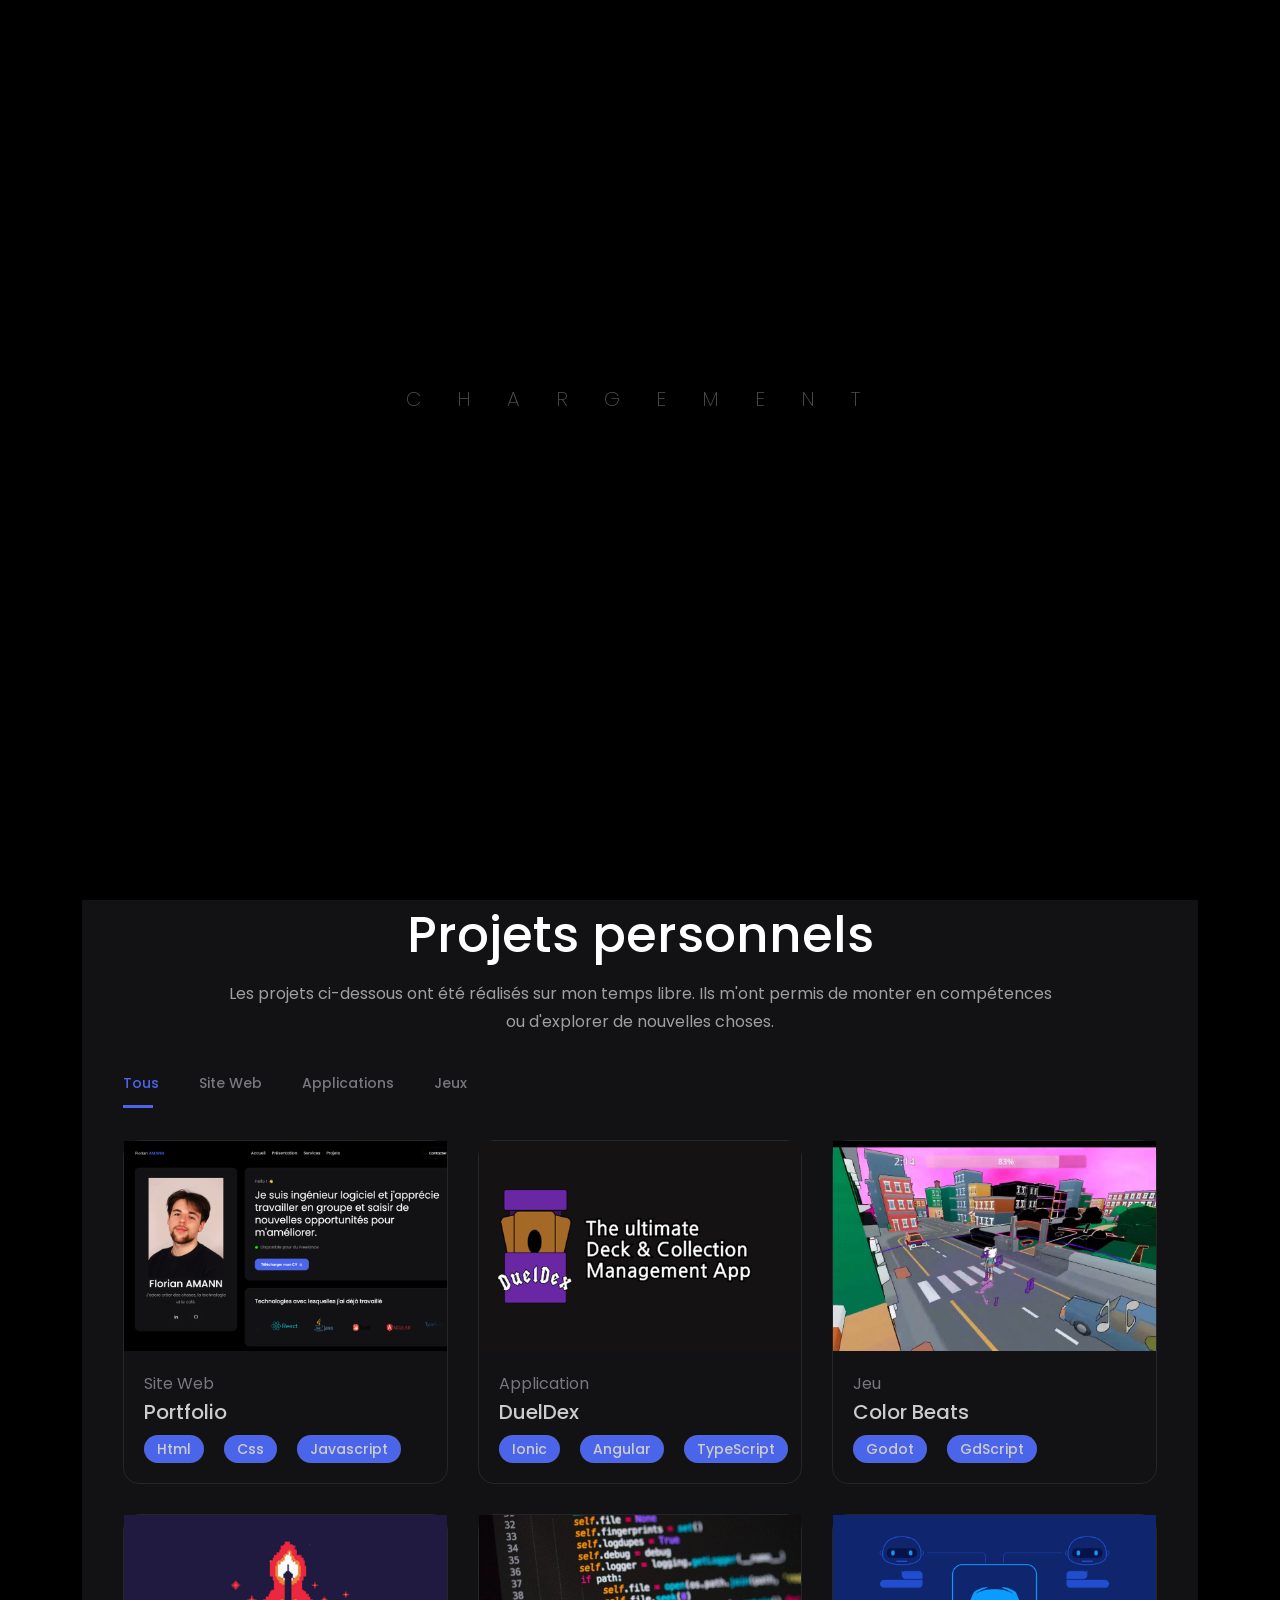
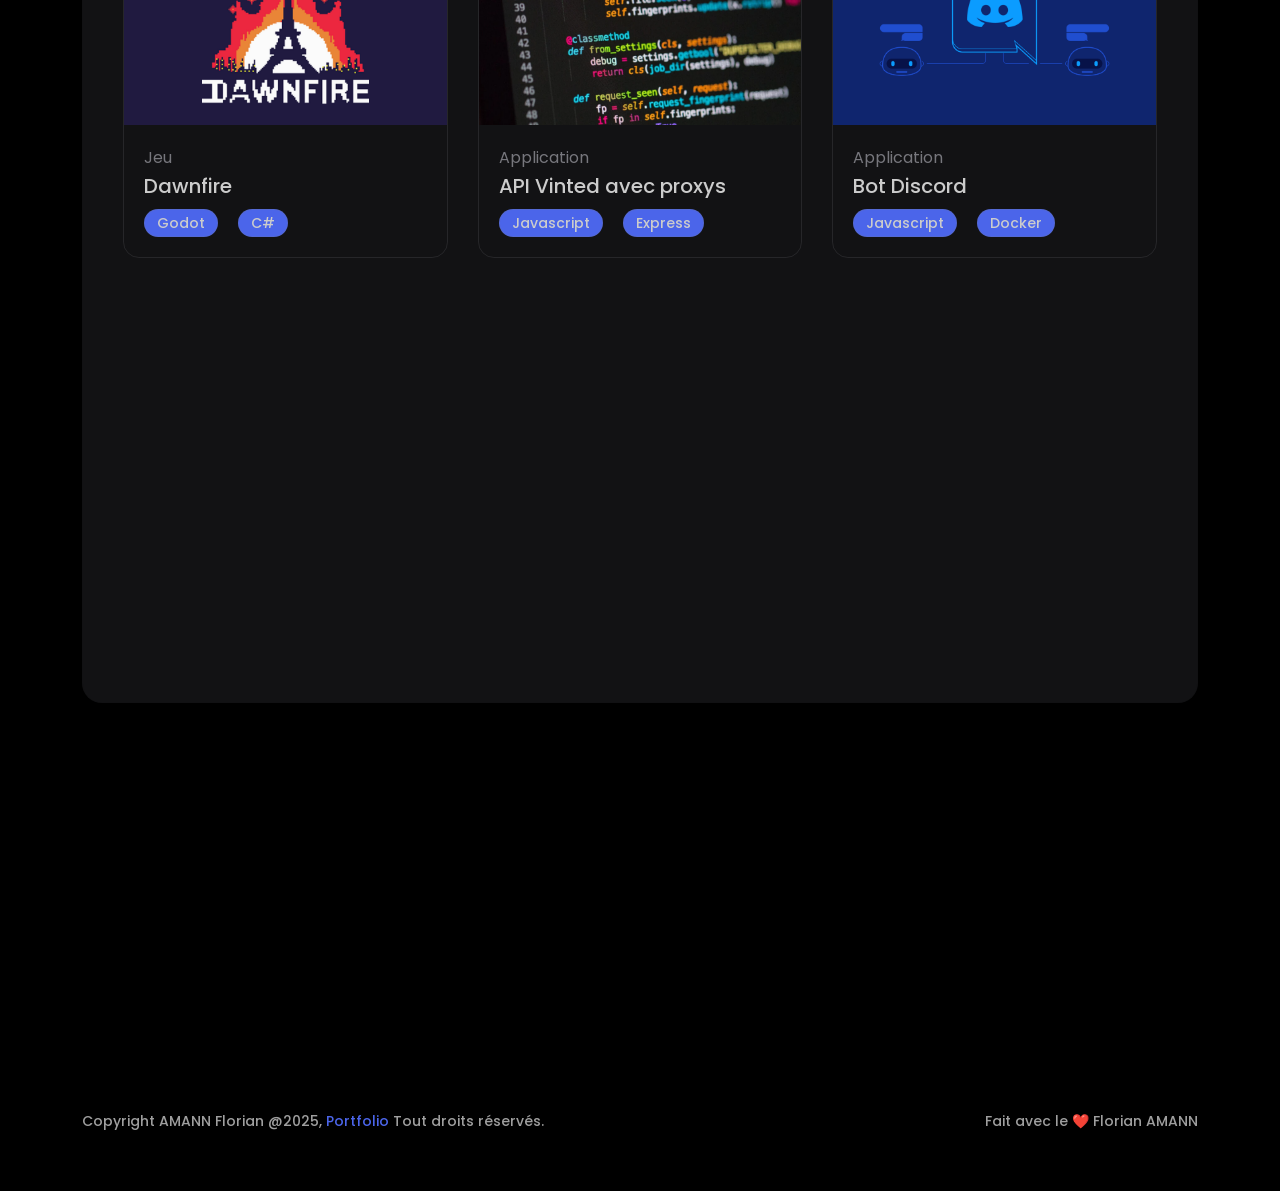
==== commit 1f6fd500: "added copyright update" ====
--- a/index.html
+++ b/index.html
@@ -350,7 +350,7 @@
           <div class="col-lg-6">
             <div class="copyright-text">
               <p>
-                Copyright @2023, <a href="index.html">Portfolio</a> Tout droits réservés.
+                Copyright AMANN Florian @2025, <a href="index.html">Portfolio</a> Tout droits réservés.
               </p>
             </div>
           </div>
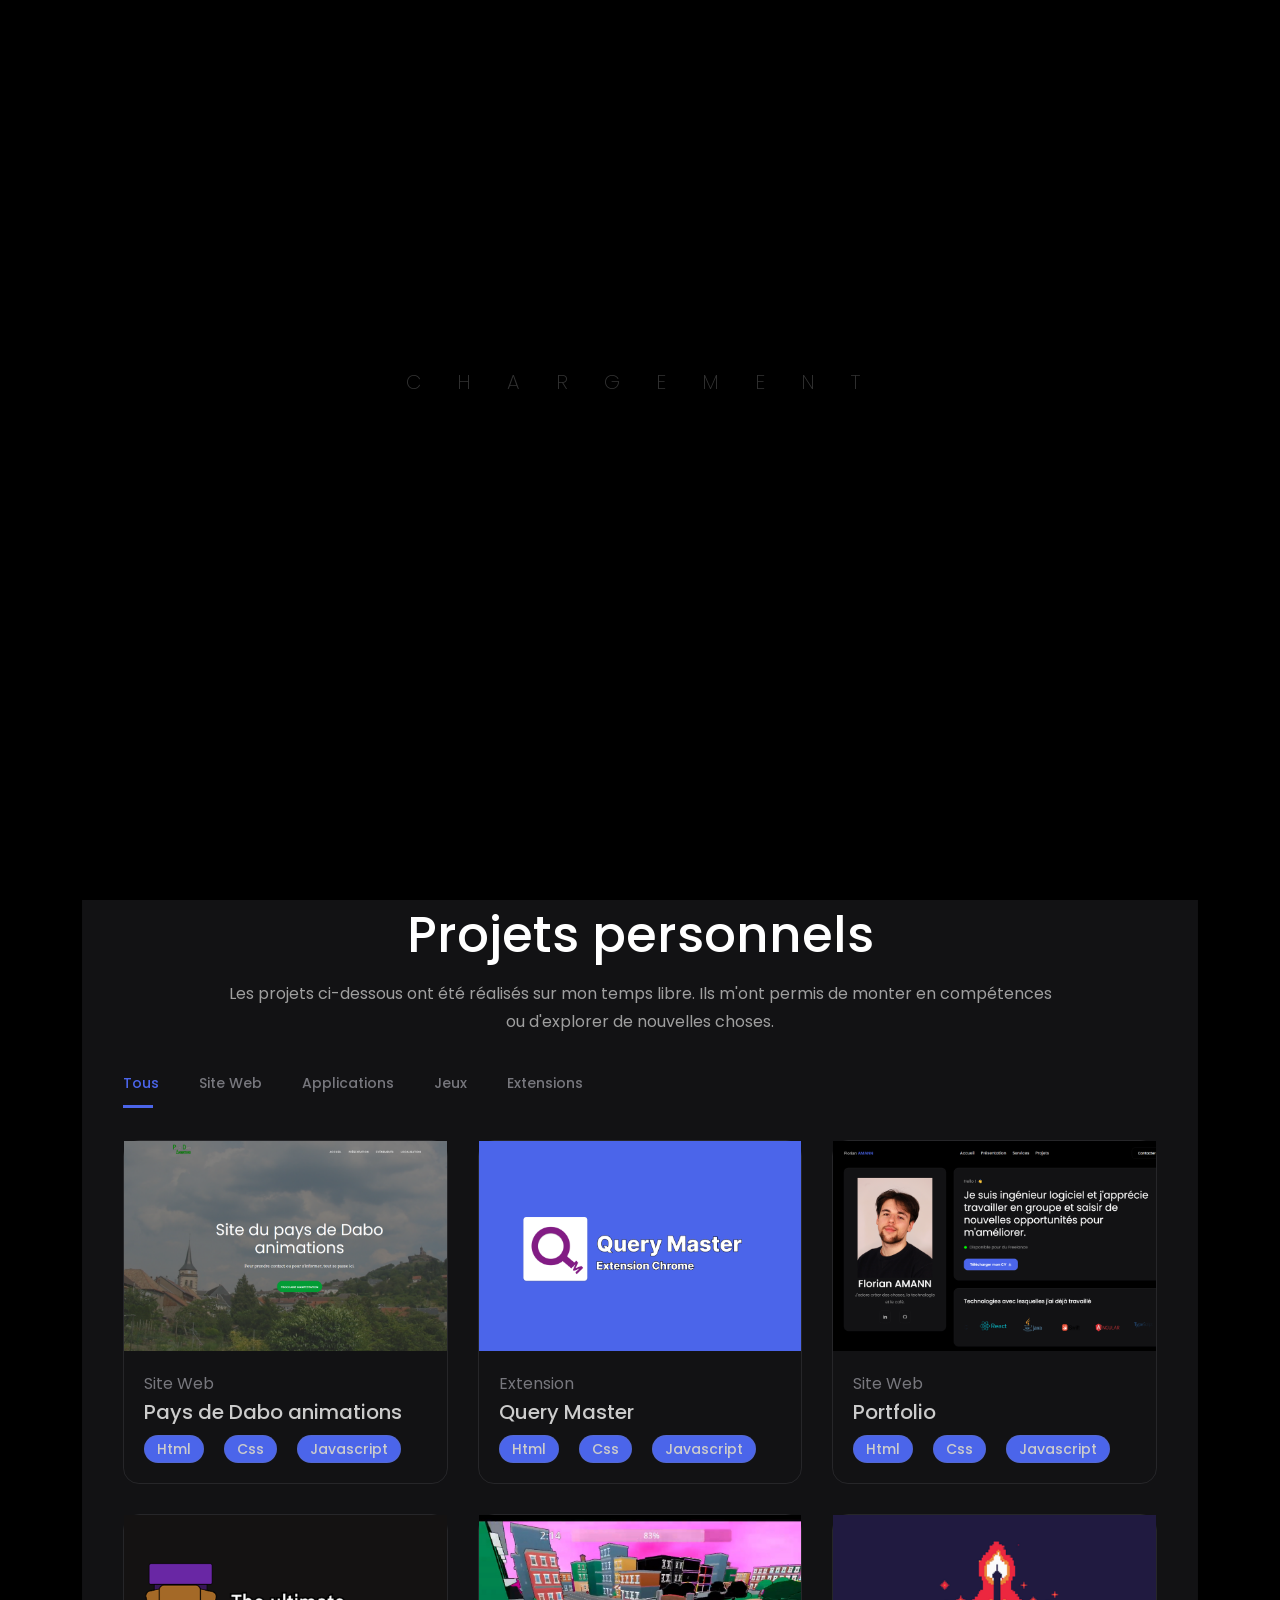
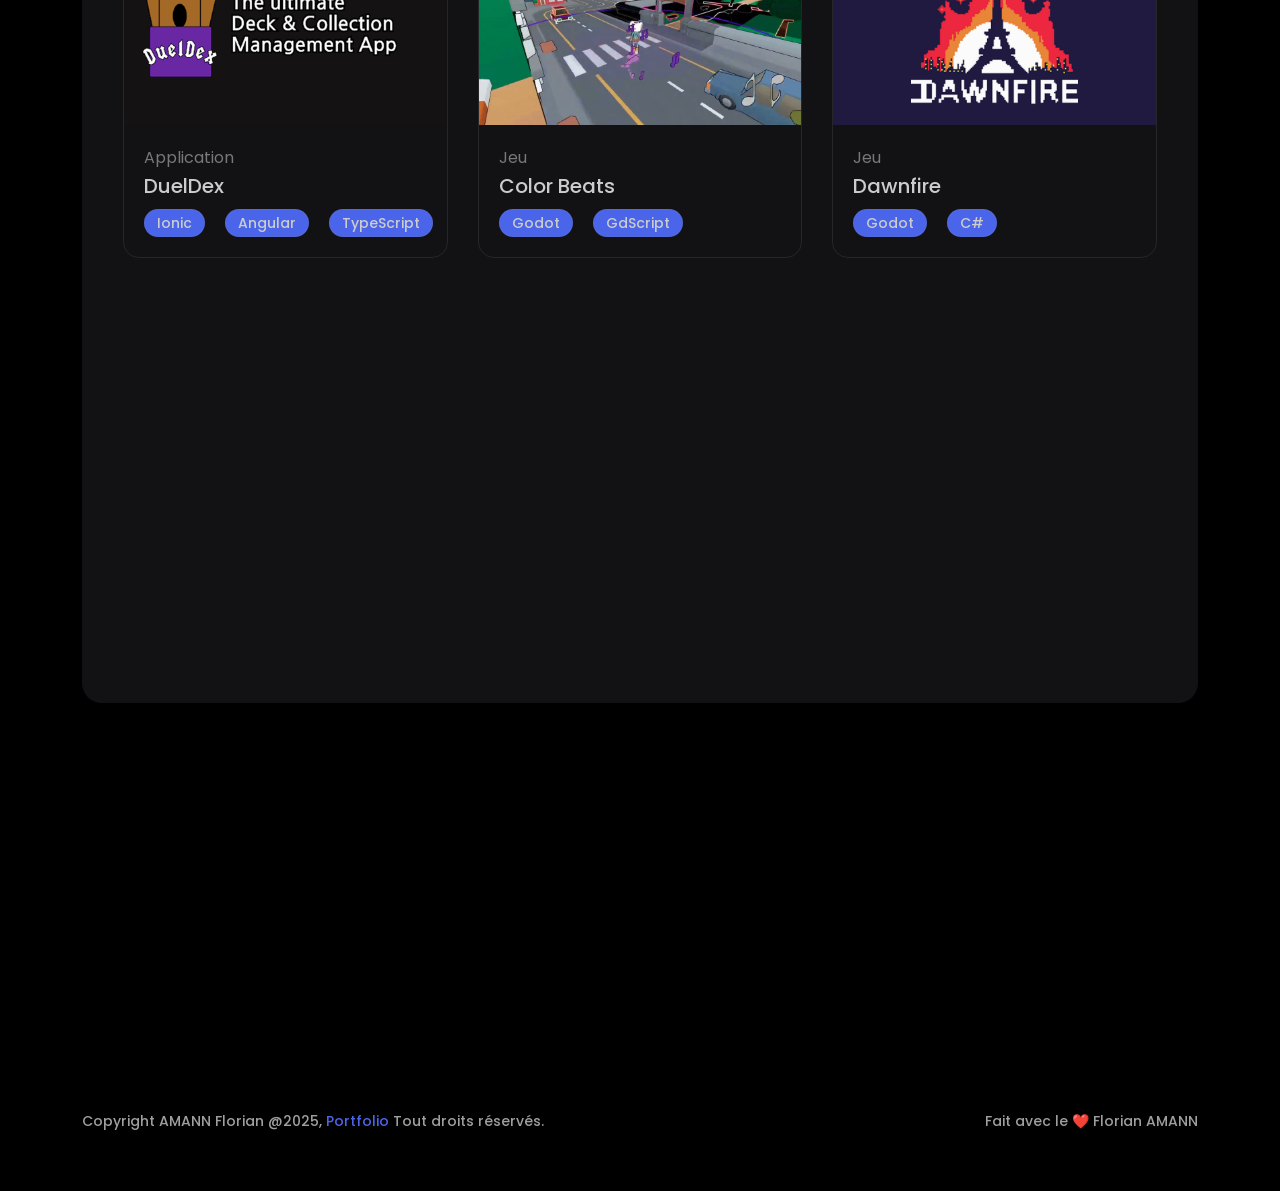
==== commit 240c7920: "added thumbnail projets TODO: add project pages" ====
--- a/index.html
+++ b/index.html
@@ -7,7 +7,8 @@
   <meta http-equiv="X-UA-Compatible" content="IE=edge">
   <meta name="viewport" content="width=device-width, initial-scale=1">
   <meta name="description" content="Portfolio - Cliquez ici">
-  <meta name="keywords" content="personal, portfolio new, html, one page, bootstrap, new html template, design, creative, onepage, clean, modern">
+  <meta name="keywords"
+    content="personal, portfolio new, html, one page, bootstrap, new html template, design, creative, onepage, clean, modern">
   <meta name="author" content="Florian AMANN">
   <!-- PAGE TITLE -->
   <title>Florian AMANN - Portfolio</title>
@@ -17,7 +18,9 @@
   <!-- ALL GOOGLE FONTS -->
   <link rel="preconnect" href="https://fonts.googleapis.com">
   <link rel="preconnect" href="https://fonts.gstatic.com" crossorigin>
-  <link href="https://fonts.googleapis.com/css2?family=Poppins:ital,wght@0,100;0,200;0,300;0,400;0,500;0,600;0,700;0,800;0,900;1,100;1,200;1,300;1,400;1,500;1,600;1,700;1,800;1,900&display=swap" rel="stylesheet">
+  <link
+    href="https://fonts.googleapis.com/css2?family=Poppins:ital,wght@0,100;0,200;0,300;0,400;0,500;0,600;0,700;0,800;0,900;1,100;1,200;1,300;1,400;1,500;1,600;1,700;1,800;1,900&display=swap"
+    rel="stylesheet">
   <!-- BOOTSTRAP CSS -->
   <link rel="stylesheet" href="assets/css/bootstrap.min.css" />
   <!-- FONT AWESOME CSS -->
@@ -107,7 +110,8 @@
             <!-- / END NAV DESIGN AREA -->
           </div>
           <div class="menu-btns">
-            <a href="mailto:amann.florian@protonmail.com" class="theme-btn">Contacter<i class="ri-mail-send-line"></i></a>
+            <a href="mailto:amann.florian@protonmail.com" class="theme-btn">Contacter<i
+                class="ri-mail-send-line"></i></a>
           </div>
         </div>
       </div>
@@ -138,7 +142,8 @@
           <div class="about-content-part wow fadeInUp delay-0-2s">
             <p>Hello ! 👋</p>
             <h2>
-              Je suis ingénieur logiciel et j'apprécie travailler en groupe et saisir de nouvelles opportunités pour m'améliorer.
+              Je suis ingénieur logiciel et j'apprécie travailler en groupe et saisir de nouvelles opportunités pour
+              m'améliorer.
             </h2>
             <div class="adress-field">
               <ul>
@@ -146,7 +151,8 @@
               </ul>
             </div>
             <div class="hero-btns">
-              <a href="assets/cv/CV-AMANN-Florian.pdf" download="CV-AMANN-Florian.pdf" target="_blank" class="theme-btn">Télécharger mon CV <i class="ri-download-line"></i></a>
+              <a href="assets/cv/CV-AMANN-Florian.pdf" download="CV-AMANN-Florian.pdf" target="_blank"
+                class="theme-btn">Télécharger mon CV <i class="ri-download-line"></i></a>
             </div>
           </div>
           <div class="about-content-part-bottom wow fadeInUp delay-0-2s">
@@ -180,7 +186,8 @@
           <div class="col-xl-12 col-lg-12">
             <div class="section-title text-center wow fadeInUp delay-0-2s">
               <h2>Projets personnels</h2>
-              <p>Les projets ci-dessous ont été réalisés sur mon temps libre. Ils m'ont permis de monter en compétences ou d'explorer de nouvelles choses.</p>
+              <p>Les projets ci-dessous ont été réalisés sur mon temps libre. Ils m'ont permis de monter en compétences
+                ou d'explorer de nouvelles choses.</p>
             </div>
           </div>
         </div>
@@ -189,18 +196,20 @@
           <li data-filter=".web">Site Web</li>
           <li data-filter=".application">Applications</li>
           <li data-filter=".game">Jeux</li>
+          <li data-filter=".extension">Extensions</li>
         </ul>
         <div class="row project-masonry-active">
           <!-- START SINGLE PORTFOLIO DESIGN AREA -->
           <div class="col-lg-4 col-md-6 item web">
             <div class="project-item style-two wow fadeInUp delay-0-5s">
               <div class="project-image">
-                <img src="assets/images/projects/portfolio-big.png" alt="Project">
-                <a href="projects-detail/single-project-portfolio.html" class="details-btn"><i class="ri-arrow-right-up-line"></i></a>
+                <img src="assets/images/projects/pdda-big.png" alt="Project">
+                <a href="projects-detail/single-project-portfolio.html" class="details-btn"><i
+                    class="ri-arrow-right-up-line"></i></a>
               </div>
               <div class="project-content">
                 <span class="sub-title">Site Web</span>
-                <h3>Portfolio</h3>
+                <h3>Pays de Dabo animations</h3>
                 <div class="flex-div-row">
                   <span class="theme-tag">Html</span>
                   <span class="theme-tag">Css</span>
@@ -211,11 +220,52 @@
           </div>
           <!-- / END SINGLE PORTFOLIO DESIGN AREA -->
           <!-- START SINGLE PORTFOLIO DESIGN AREA -->
+          <div class="col-lg-4 col-md-6 item extension">
+            <div class="project-item style-two wow fadeInUp delay-0-5s">
+              <div class="project-image">
+                <img src="assets/images/projects/query-master-big.png" alt="Project">
+                <a href="projects-detail/single-project-portfolio.html" class="details-btn"><i
+                    class="ri-arrow-right-up-line"></i></a>
+              </div>
+              <div class="project-content">
+                <span class="sub-title">Extension</span>
+                <h3>Query Master</h3>
+                <div class="flex-div-row">
+                  <span class="theme-tag">Html</span>
+                  <span class="theme-tag">Css</span>
+                  <span class="theme-tag">Javascript</span>
+                </div>
+              </div>
+            </div>
+          </div>
+          <!-- / END SINGLE PORTFOLIO DESIGN AREA -->
+          <!-- START SINGLE PORTFOLIO DESIGN AREA -->
+          <div class="col-lg-4 col-md-6 item web">
+            <div class="project-item style-two wow fadeInUp delay-0-5s">
+              <div class="project-image">
+                <img src="assets/images/projects/portfolio-big.png" alt="Project">
+                <a href="projects-detail/single-project-portfolio.html" class="details-btn"><i
+                    class="ri-arrow-right-up-line"></i></a>
+              </div>
+              <div class="project-content">
+                <span class="sub-title">Site Web</span>
+                <h3>Portfolio</h3>
+                <div class="flex-div-row">
+                  <span class="theme-tag">Html</span>
+                  <span class="theme-tag">Css</span>
+                  <span class="theme-tag">Javascript</span>
+                </div>
+              </div>
+            </div>
+          </div>
+          <!-- / END SINGLE PORTFOLIO DESIGN AREA -->
+          <!-- START SINGLE PORTFOLIO DESIGN AREA -->
           <div class="col-lg-4 col-md-6 item application">
             <div class="project-item style-two wow fadeInUp delay-0-3s">
               <div class="project-image">
                 <img src="assets/images/projects/duel-dex-big.png" alt="Project">
-                <a href="projects-detail/single-project-dueldex.html" class="details-btn"><i class="ri-arrow-right-up-line"></i></a>
+                <a href="projects-detail/single-project-dueldex.html" class="details-btn"><i
+                    class="ri-arrow-right-up-line"></i></a>
               </div>
               <div class="project-content">
                 <span class="sub-title">Application</span>
@@ -234,7 +284,8 @@
             <div class="project-item style-two wow fadeInUp delay-0-3s">
               <div class="project-image">
                 <img src="assets/images/projects/colorbeats-big.png" alt="Project">
-                <a href="projects-detail/single-project-color-beats.html" class="details-btn"><i class="ri-arrow-right-up-line"></i></a>
+                <a href="projects-detail/single-project-color-beats.html" class="details-btn"><i
+                    class="ri-arrow-right-up-line"></i></a>
               </div>
               <div class="project-content">
                 <span class="sub-title">Jeu</span>
@@ -252,7 +303,8 @@
             <div class="project-item style-two wow fadeInUp delay-0-4s">
               <div class="project-image">
                 <img src="assets/images/projects/dawnfire-big.png" alt="Project">
-                <a href="projects-detail/single-project-dawnfire.html" class="details-btn"><i class="ri-arrow-right-up-line"></i></a>
+                <a href="projects-detail/single-project-dawnfire.html" class="details-btn"><i
+                    class="ri-arrow-right-up-line"></i></a>
               </div>
               <div class="project-content">
                 <span class="sub-title">Jeu</span>
@@ -270,7 +322,8 @@
             <div class="project-item style-two wow fadeInUp delay-0-6s">
               <div class="project-image">
                 <img src="assets/images/projects/code-big.png" alt="Project">
-                <a href="projects-detail/single-project-api-vinted.html" class="details-btn"><i class="ri-arrow-right-up-line"></i></a>
+                <a href="projects-detail/single-project-api-vinted.html" class="details-btn"><i
+                    class="ri-arrow-right-up-line"></i></a>
               </div>
               <div class="project-content">
                 <span class="sub-title">Application</span>
@@ -288,7 +341,8 @@
             <div class="project-item style-two wow fadeInUp delay-0-7s">
               <div class="project-image">
                 <img src="assets/images/projects/discord-big.png" alt="Project">
-                <a href="projects-detail/single-project-bot-discord.html" class="details-btn"><i class="ri-arrow-right-up-line"></i></a>
+                <a href="projects-detail/single-project-bot-discord.html" class="details-btn"><i
+                    class="ri-arrow-right-up-line"></i></a>
               </div>
               <div class="project-content">
                 <span class="sub-title">Application</span>
@@ -306,7 +360,8 @@
             <div class="project-item style-two wow fadeInUp delay-0-7s">
               <div class="project-image">
                 <img src="assets/images/projects/code-big.png" alt="Project">
-                <a href="projects-detail/single-project-autoclicker.html" class="details-btn"><i class="ri-arrow-right-up-line"></i></a>
+                <a href="projects-detail/single-project-autoclicker.html" class="details-btn"><i
+                    class="ri-arrow-right-up-line"></i></a>
               </div>
               <div class="project-content">
                 <span class="sub-title">Application</span>
@@ -331,9 +386,11 @@
         <div class="col-lg-12">
           <div class="call-to-action-part wow fadeInUp delay-0-2s text-center">
             <h2>Vous avez un projet en tête ?</h2>
-            <p>Contactez-moi et réalisons-le ensemble ✨. Je saurais mettre mes compétences à disposition pour une collaboration efficace.</p>
+            <p>Contactez-moi et réalisons-le ensemble ✨. Je saurais mettre mes compétences à disposition pour une
+              collaboration efficace.</p>
             <div class="hero-btns">
-              <a href="mailto:amann.florian@protonmail.com" class="theme-btn">Contactez-moi<i class="ri-mail-send-line"></i></a>
+              <a href="mailto:amann.florian@protonmail.com" class="theme-btn">Contactez-moi<i
+                  class="ri-mail-send-line"></i></a>
             </div>
           </div>
         </div>
@@ -398,4 +455,4 @@
   <script src="assets/js/script.js"></script>
 </body>
 
-</html>
+</html>
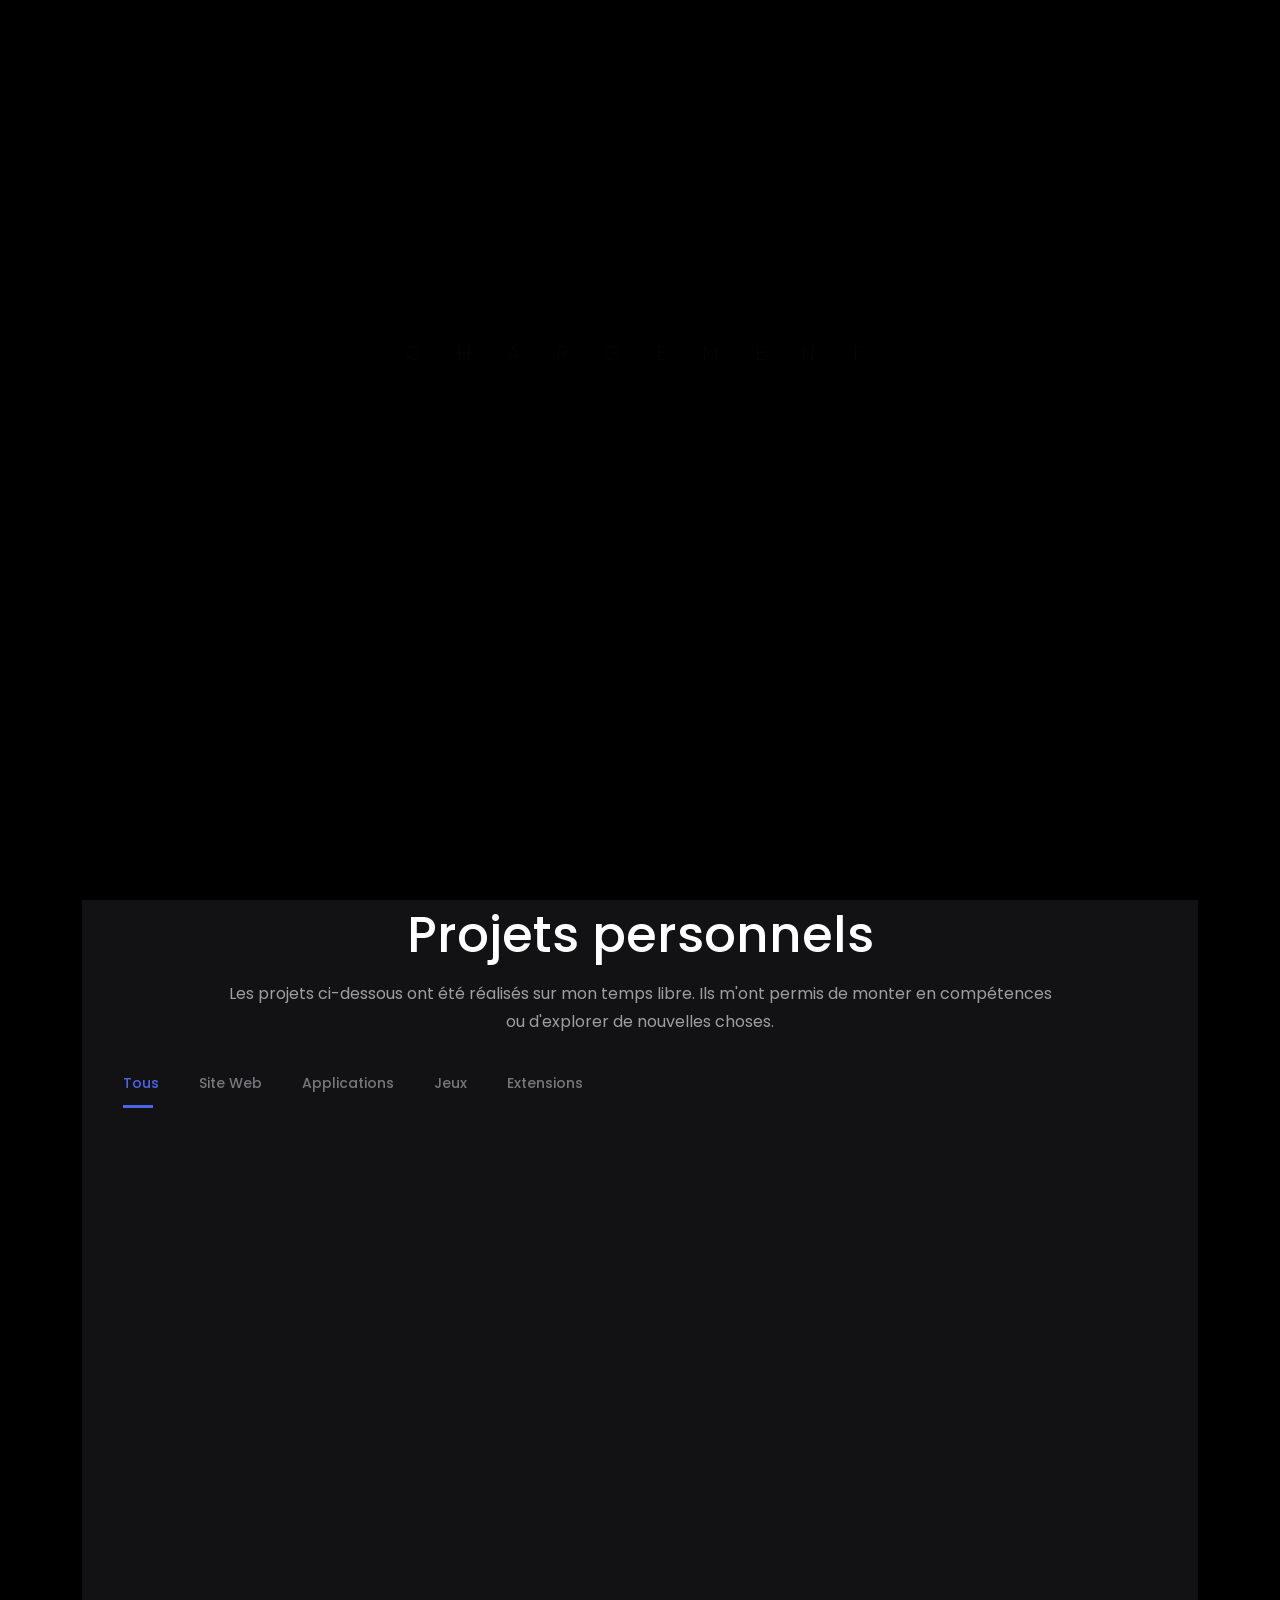
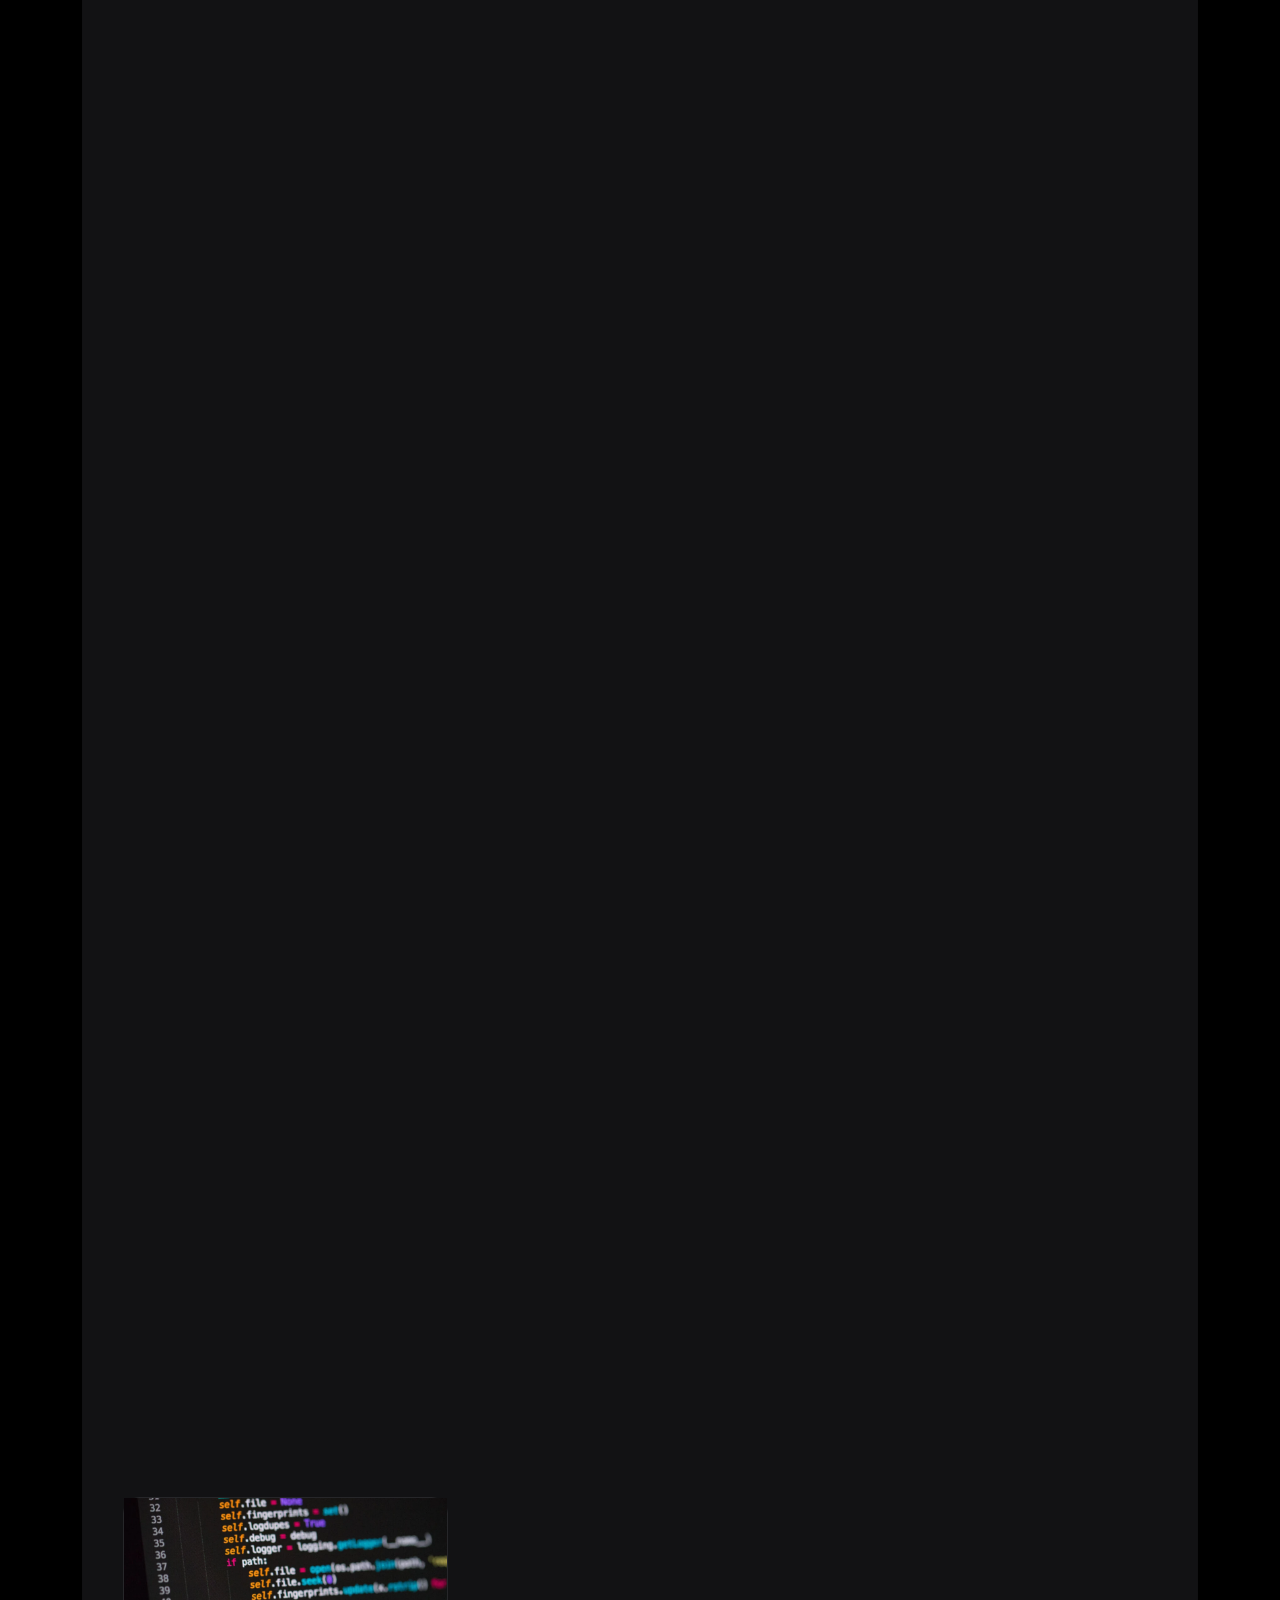
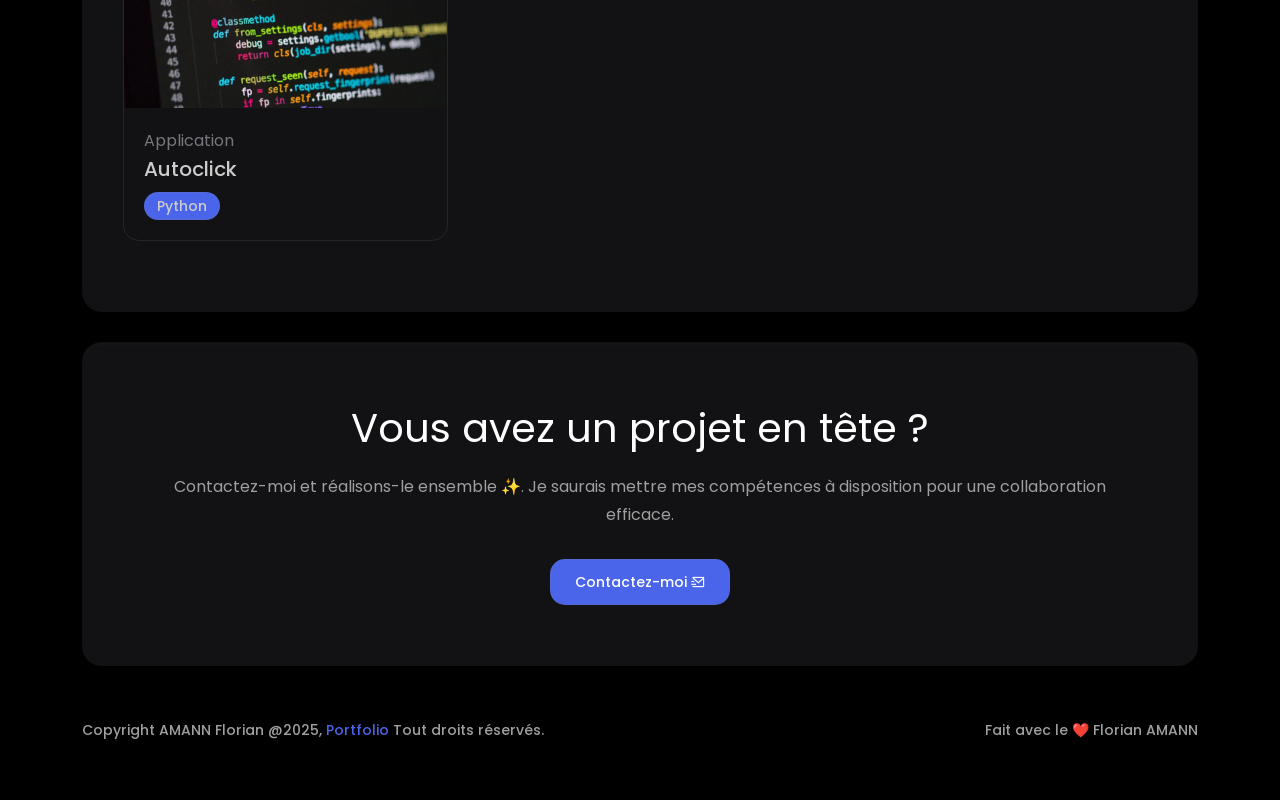
==== commit 6d73fcaf: "added querymaster & dabo website" ====
--- a/index.html
+++ b/index.html
@@ -204,7 +204,7 @@
             <div class="project-item style-two wow fadeInUp delay-0-5s">
               <div class="project-image">
                 <img src="assets/images/projects/pdda-big.png" alt="Project">
-                <a href="projects-detail/single-project-portfolio.html" class="details-btn"><i
+                <a href="projects-detail/single-project-dabo.html" class="details-btn"><i
                     class="ri-arrow-right-up-line"></i></a>
               </div>
               <div class="project-content">
@@ -220,11 +220,11 @@
           </div>
           <!-- / END SINGLE PORTFOLIO DESIGN AREA -->
           <!-- START SINGLE PORTFOLIO DESIGN AREA -->
-          <div class="col-lg-4 col-md-6 item extension">
+          <div class="col-lg-12 col-md-12 item extension">
             <div class="project-item style-two wow fadeInUp delay-0-5s">
               <div class="project-image">
                 <img src="assets/images/projects/query-master-big.png" alt="Project">
-                <a href="projects-detail/single-project-portfolio.html" class="details-btn"><i
+                <a href="projects-detail/single-project-query-master.html" class="details-btn"><i
                     class="ri-arrow-right-up-line"></i></a>
               </div>
               <div class="project-content">
@@ -252,7 +252,7 @@
                 <h3>Portfolio</h3>
                 <div class="flex-div-row">
                   <span class="theme-tag">Html</span>
-                  <span class="theme-tag">Css</span>
+                  <span class="theme-tag">Boostrap</span>
                   <span class="theme-tag">Javascript</span>
                 </div>
               </div>
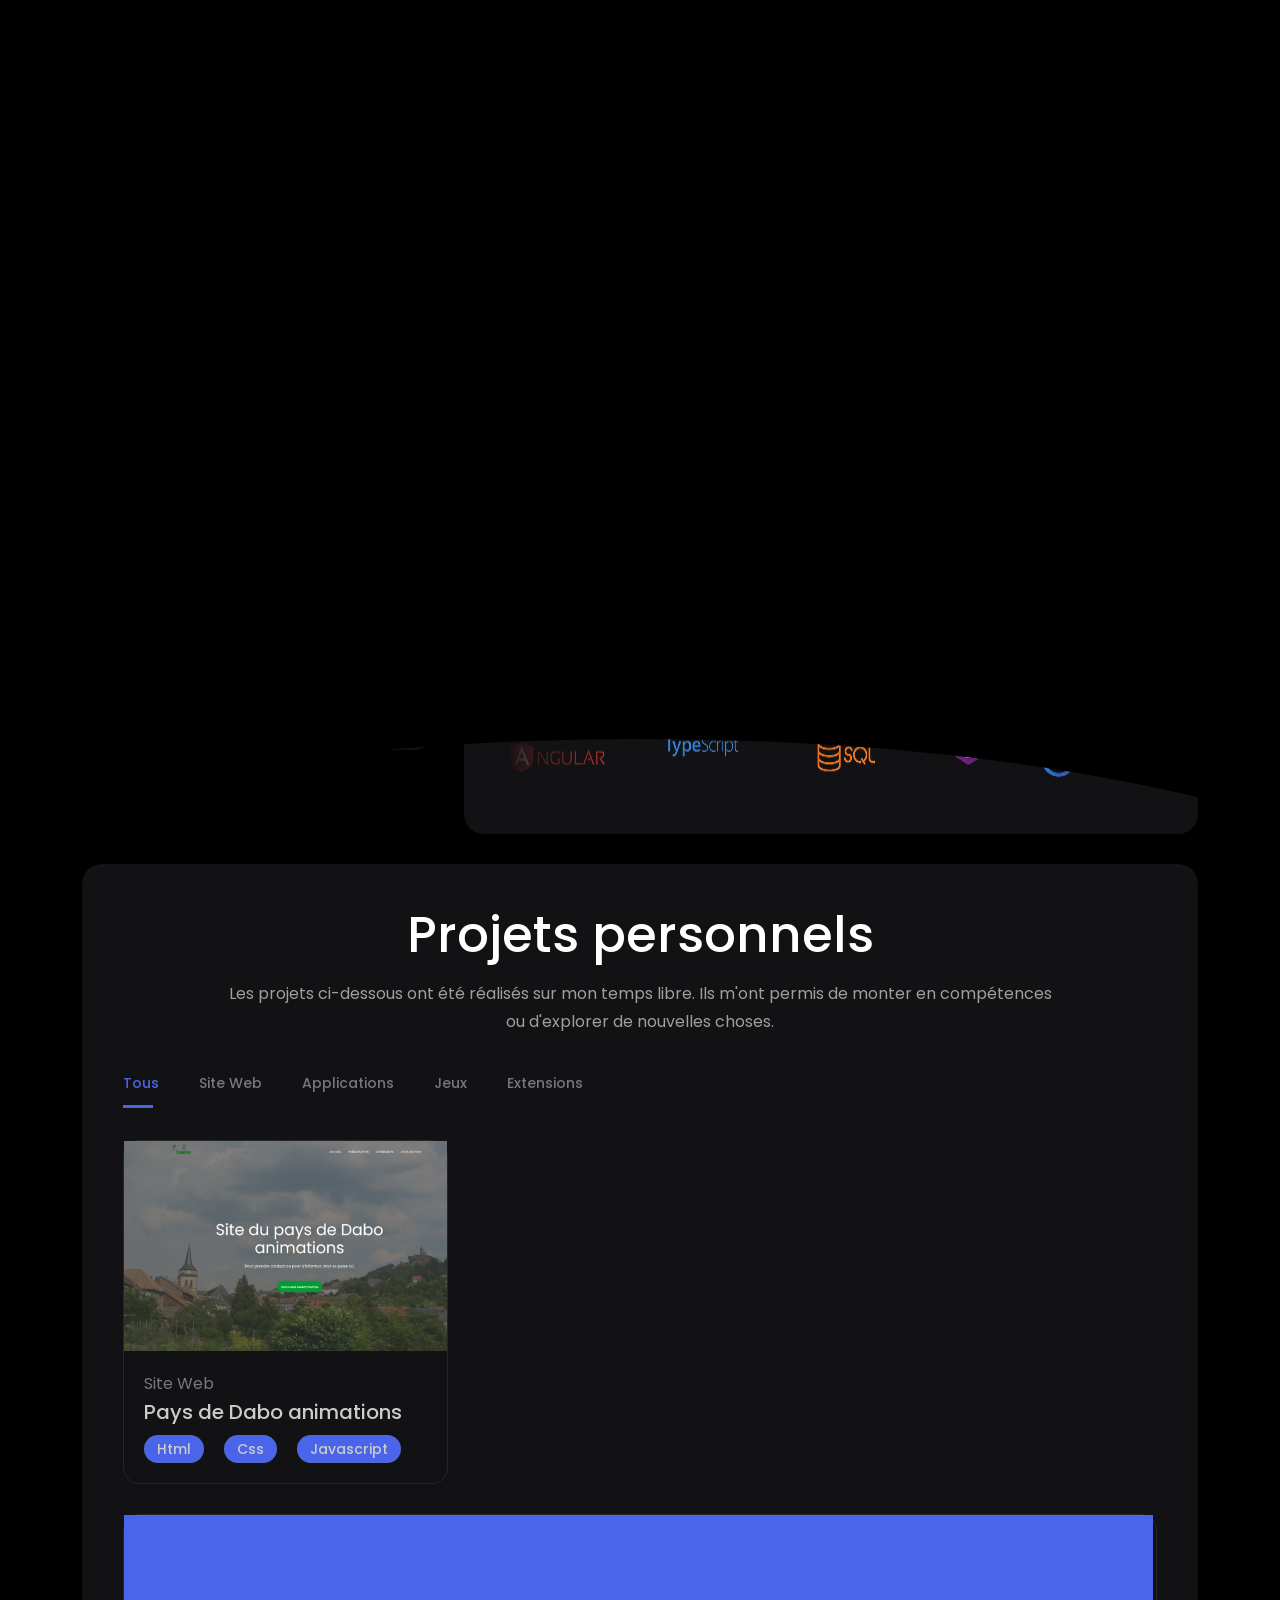
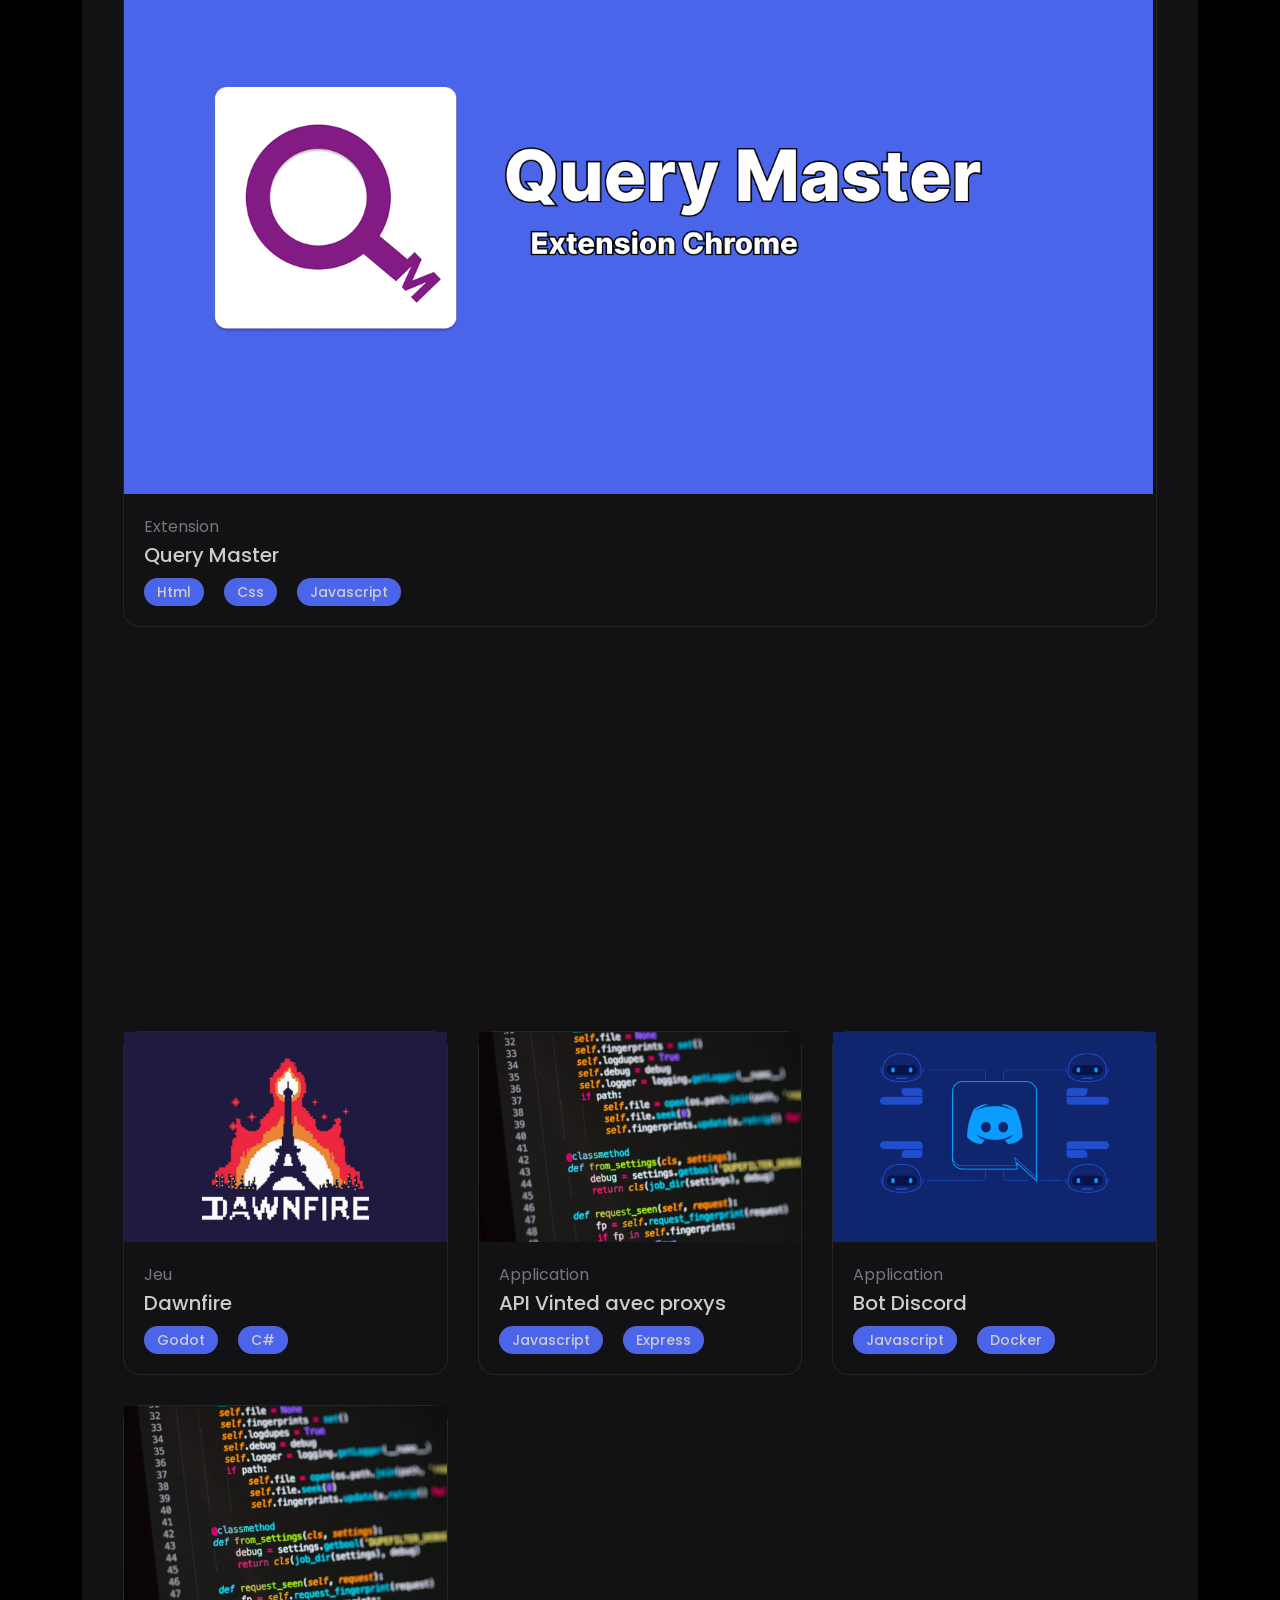
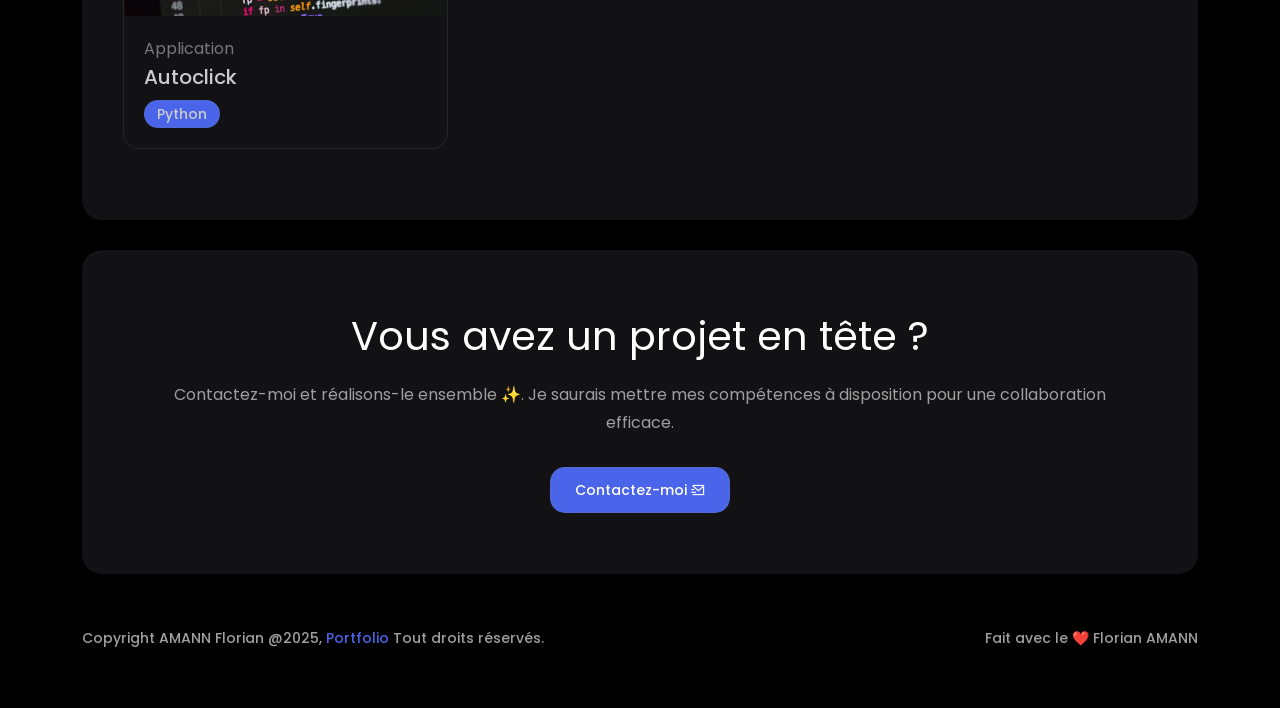
==== commit a191679a: "ops" ====
--- a/index.html
+++ b/index.html
@@ -223,7 +223,7 @@
           <div class="col-lg-12 col-md-12 item extension">
             <div class="project-item style-two wow fadeInUp delay-0-5s">
               <div class="project-image">
-                <img src="assets/images/projects/query-master-big.png" alt="Project">
+                <img src="assets/images/projects/query-master-small.png" alt="Project">
                 <a href="projects-detail/single-project-query-master.html" class="details-btn"><i
                     class="ri-arrow-right-up-line"></i></a>
               </div>
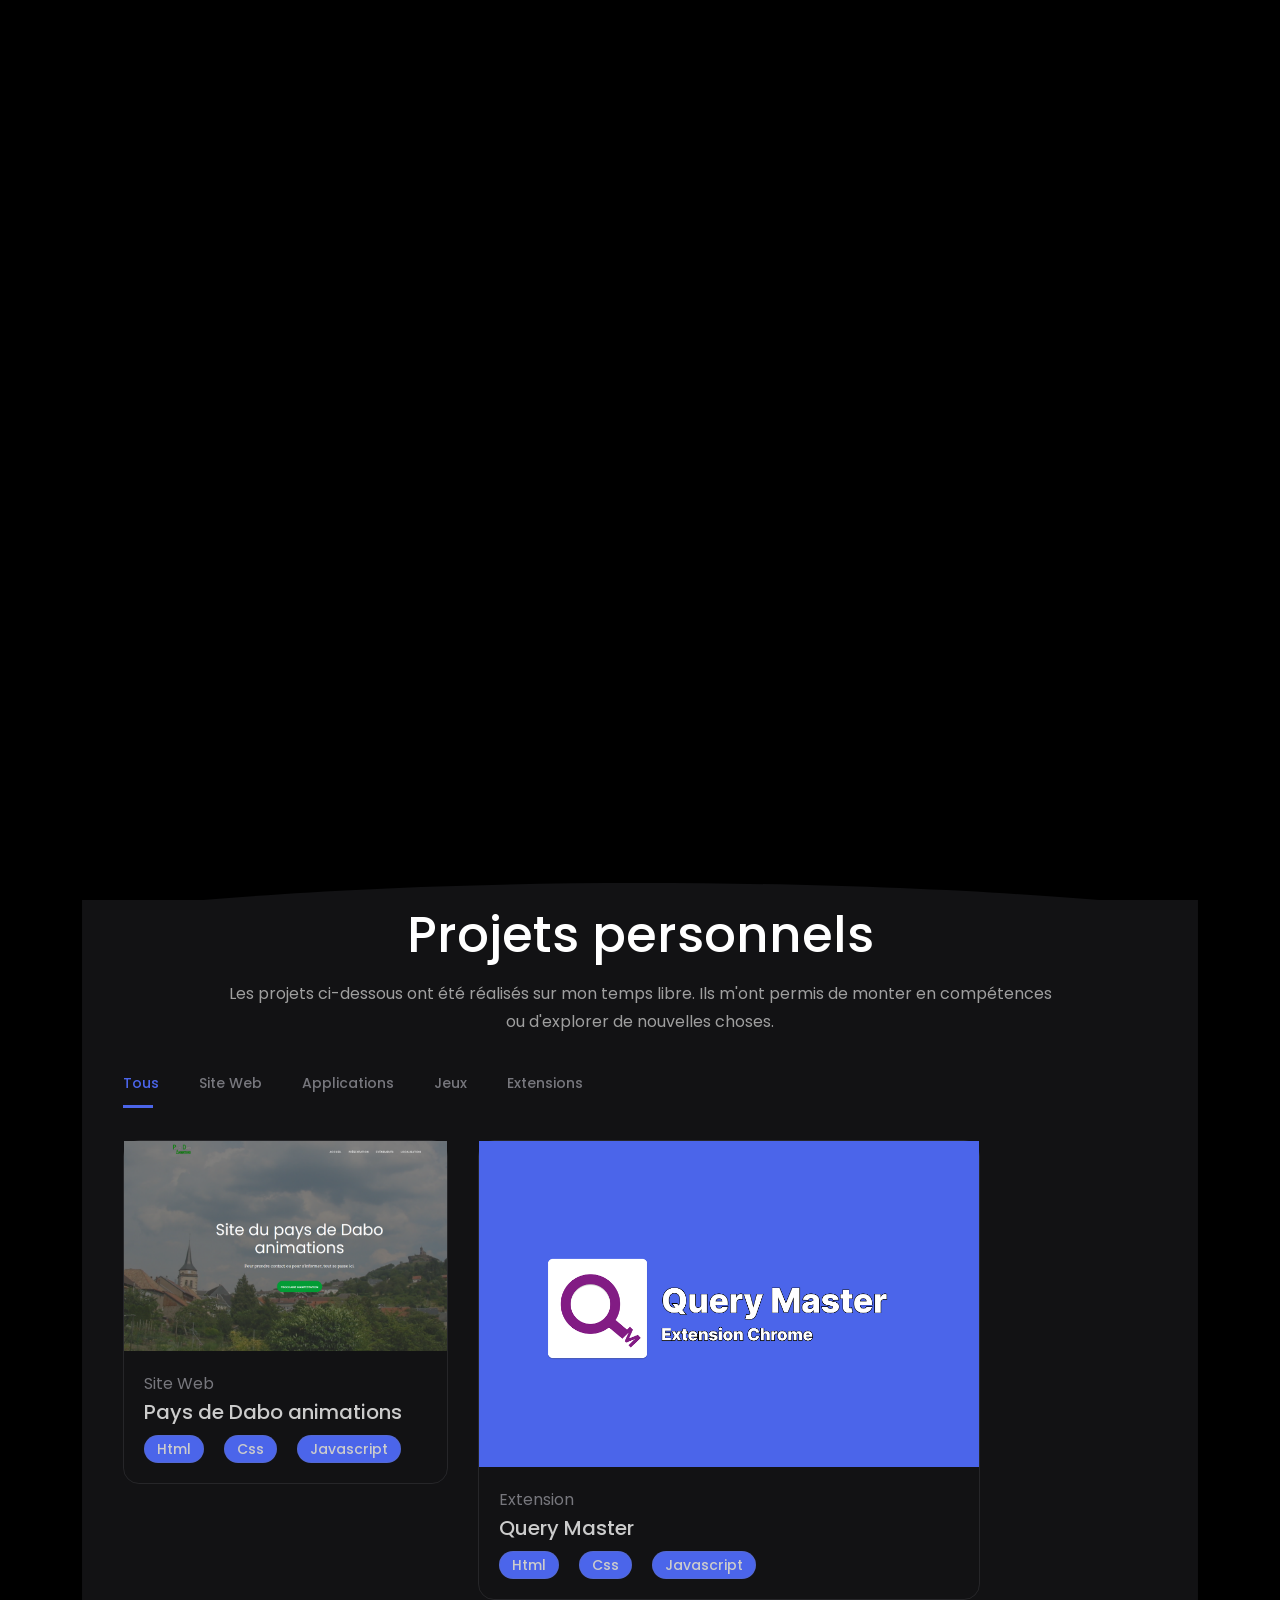
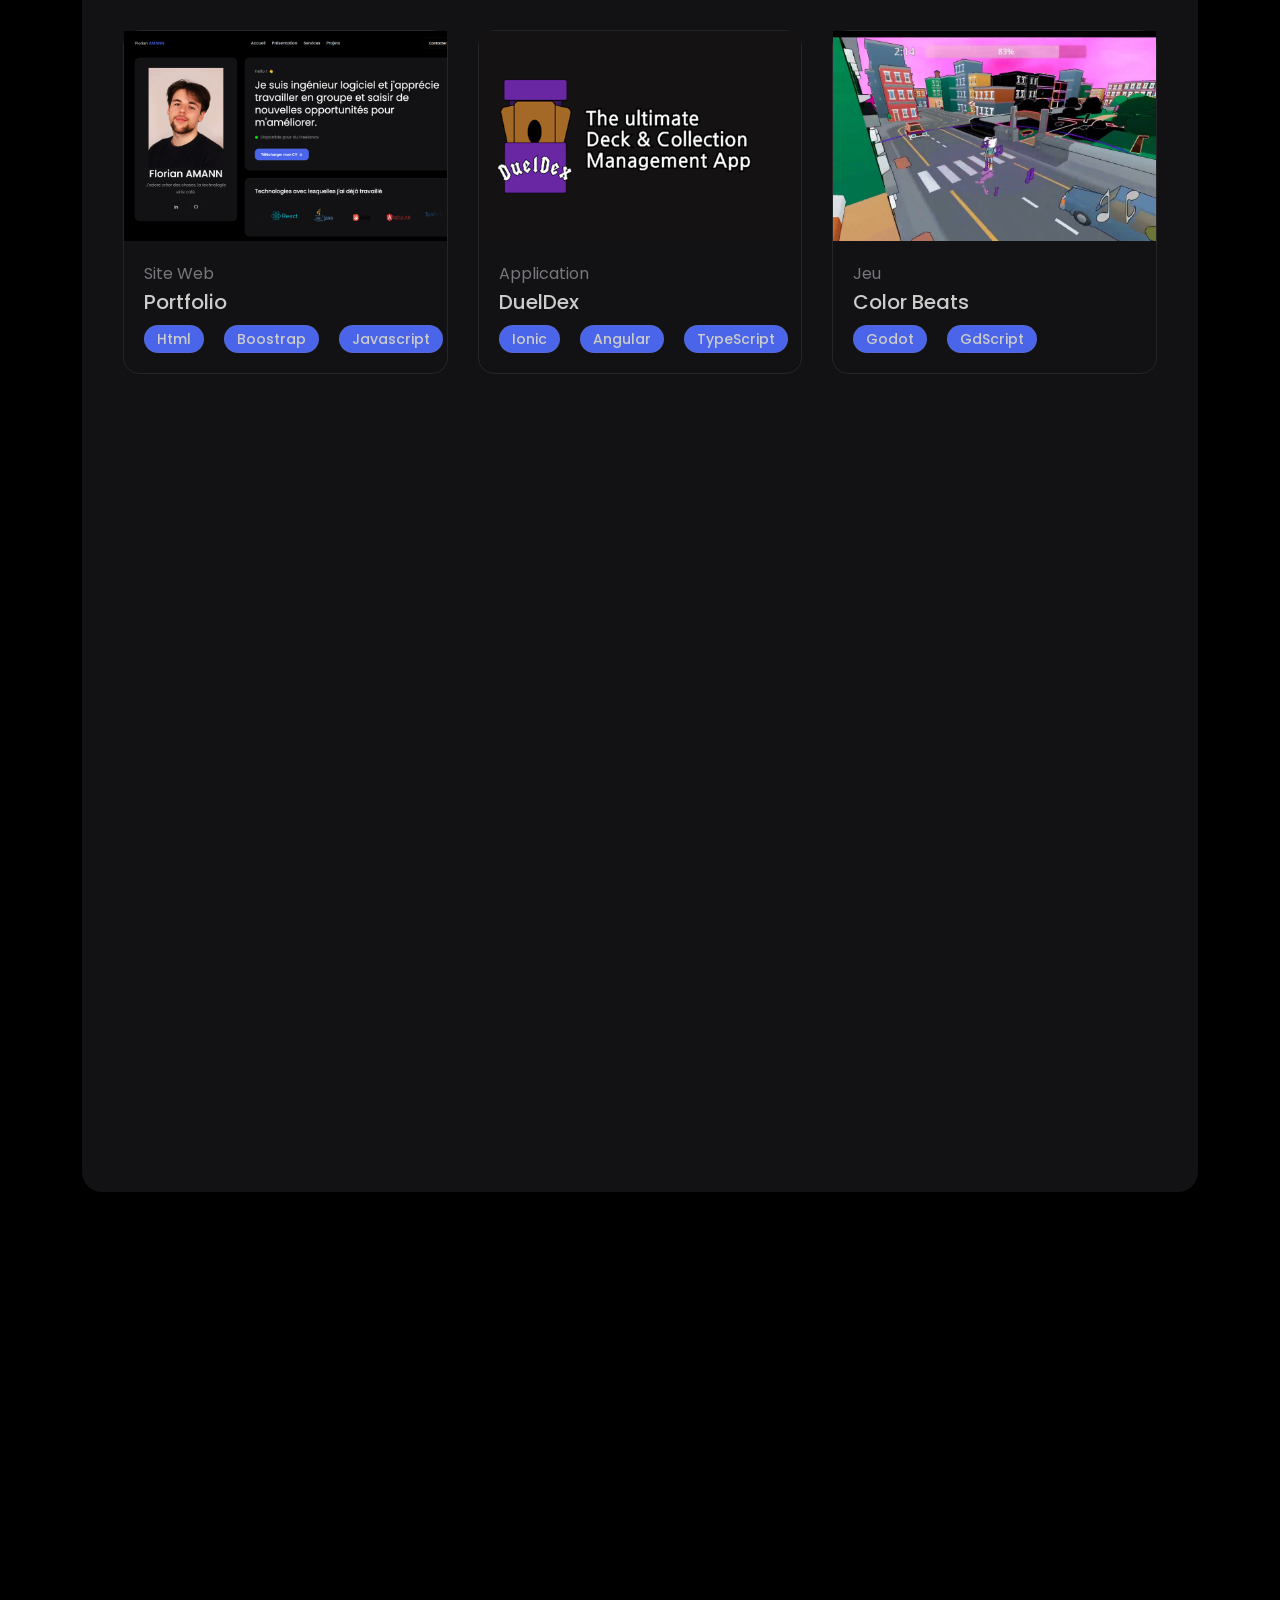
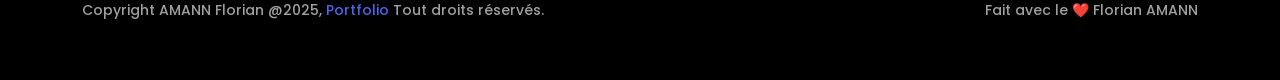
==== commit 2d34e650: "fixed display size" ====
--- a/index.html
+++ b/index.html
@@ -220,10 +220,10 @@
           </div>
           <!-- / END SINGLE PORTFOLIO DESIGN AREA -->
           <!-- START SINGLE PORTFOLIO DESIGN AREA -->
-          <div class="col-lg-12 col-md-12 item extension">
+          <div class="col-lg-6 col-md-6 item extension">
             <div class="project-item style-two wow fadeInUp delay-0-5s">
               <div class="project-image">
-                <img src="assets/images/projects/query-master-small.png" alt="Project">
+                <img src="assets/images/projects/query-master-big.png" alt="Project">
                 <a href="projects-detail/single-project-query-master.html" class="details-btn"><i
                     class="ri-arrow-right-up-line"></i></a>
               </div>
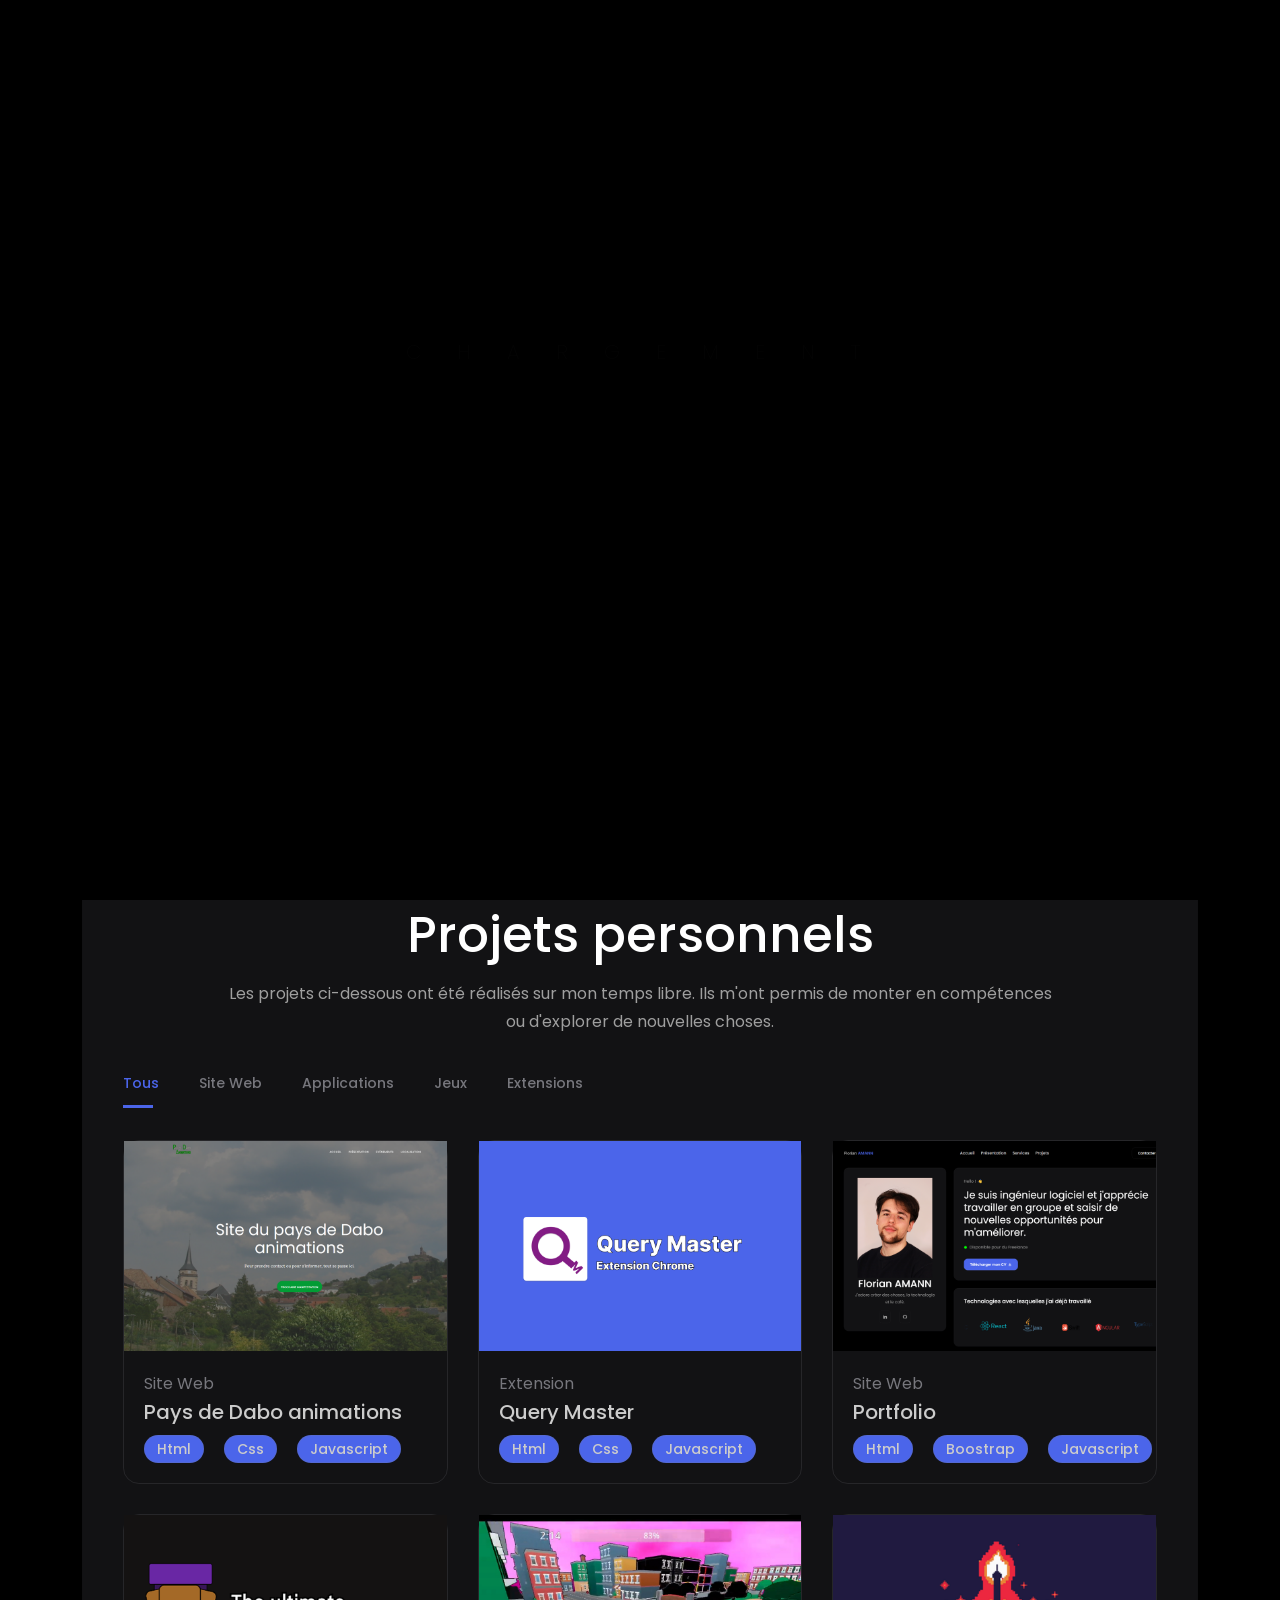
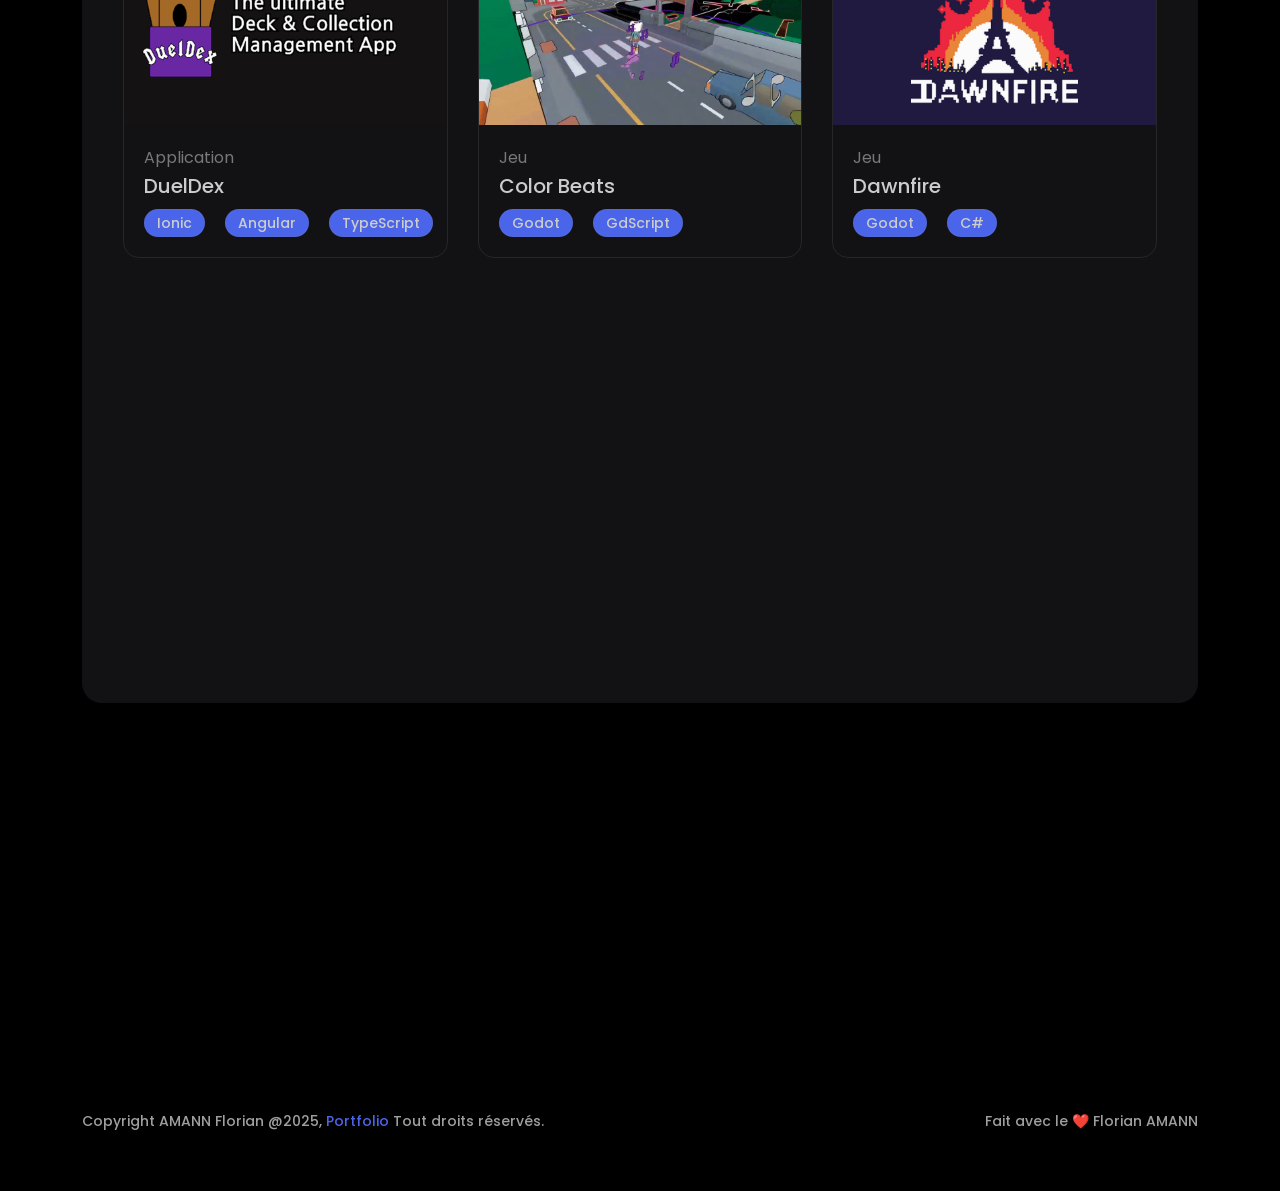
==== commit 1fa04a0d: "changed size" ====
--- a/index.html
+++ b/index.html
@@ -220,7 +220,7 @@
           </div>
           <!-- / END SINGLE PORTFOLIO DESIGN AREA -->
           <!-- START SINGLE PORTFOLIO DESIGN AREA -->
-          <div class="col-lg-6 col-md-6 item extension">
+          <div class="col-lg-4 col-md-6 item extension">
             <div class="project-item style-two wow fadeInUp delay-0-5s">
               <div class="project-image">
                 <img src="assets/images/projects/query-master-big.png" alt="Project">
--- a/assets/css/responsive.css
+++ b/assets/css/responsive.css
@@ -348,6 +348,7 @@
 
 .row {
     --bs-gutter-x: 30px;
+    align-content: center;
 }
 
 @media only screen and (min-width: 1200px) {
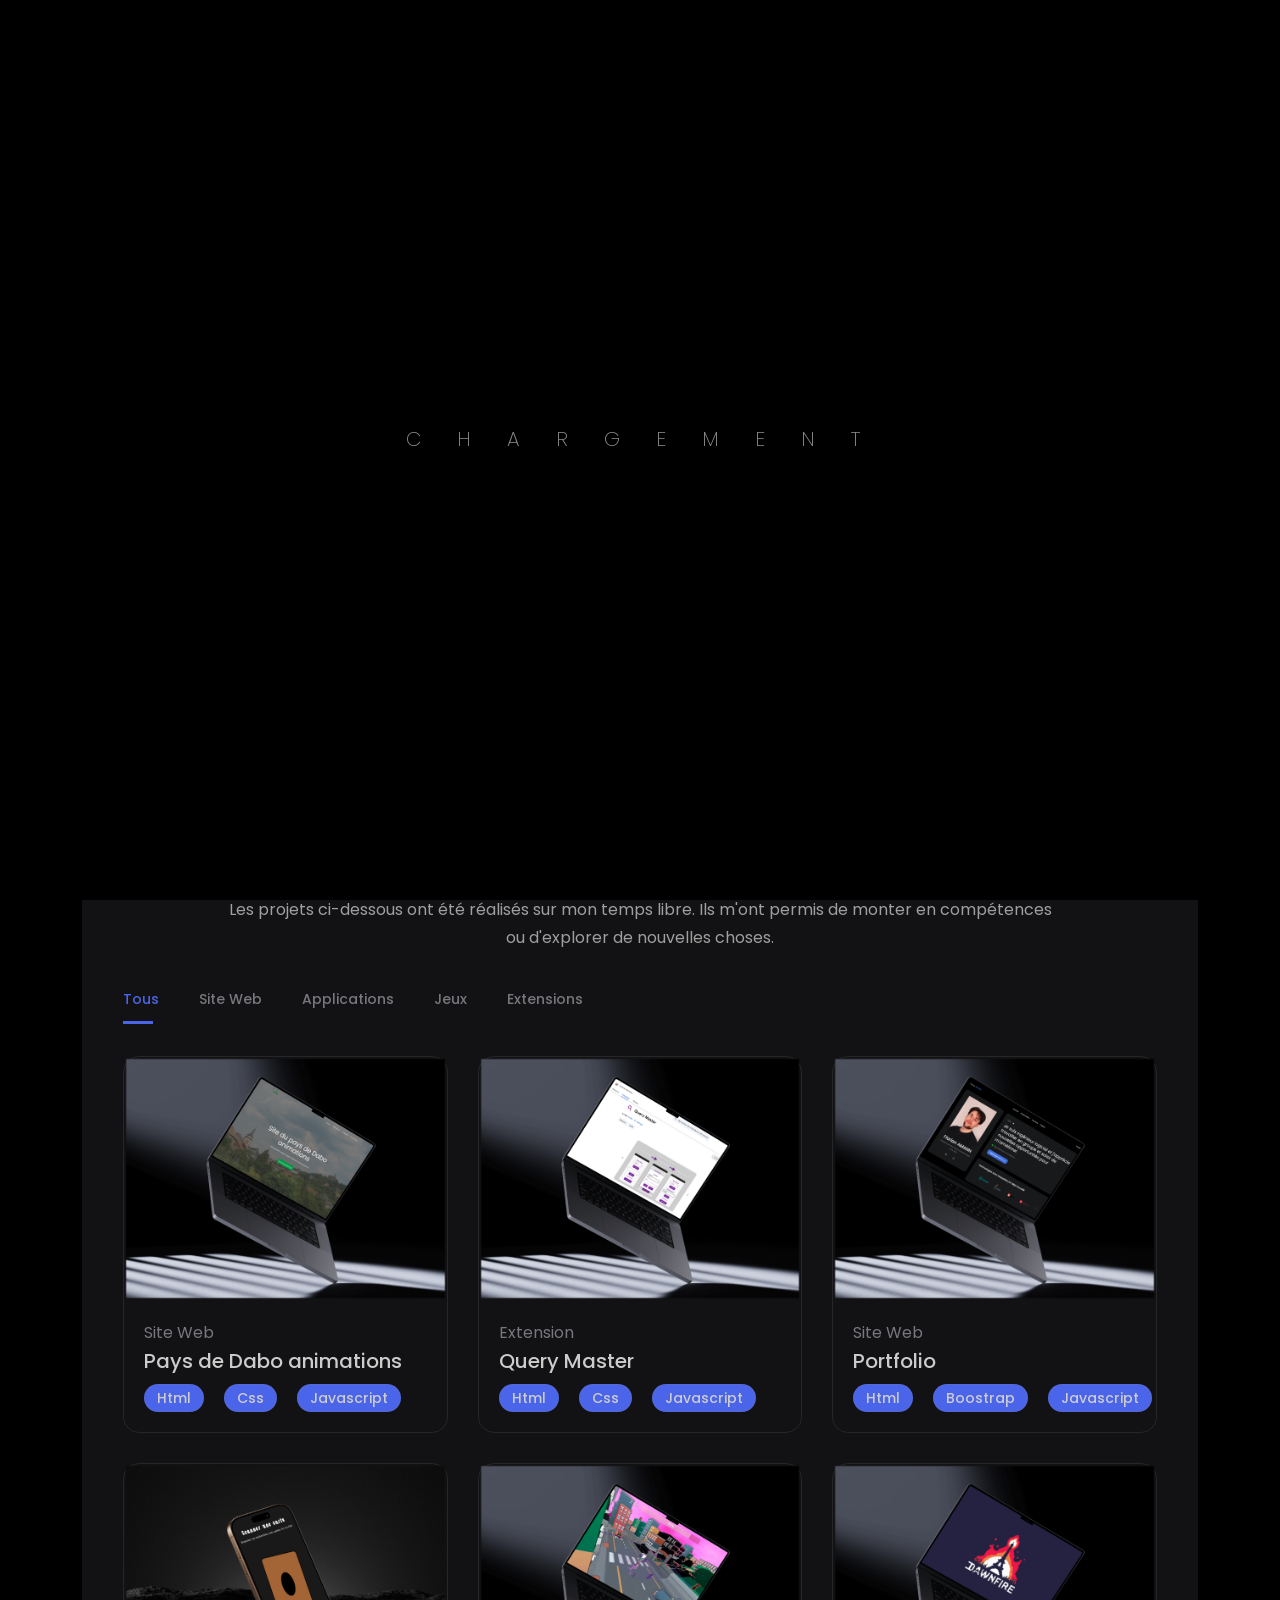
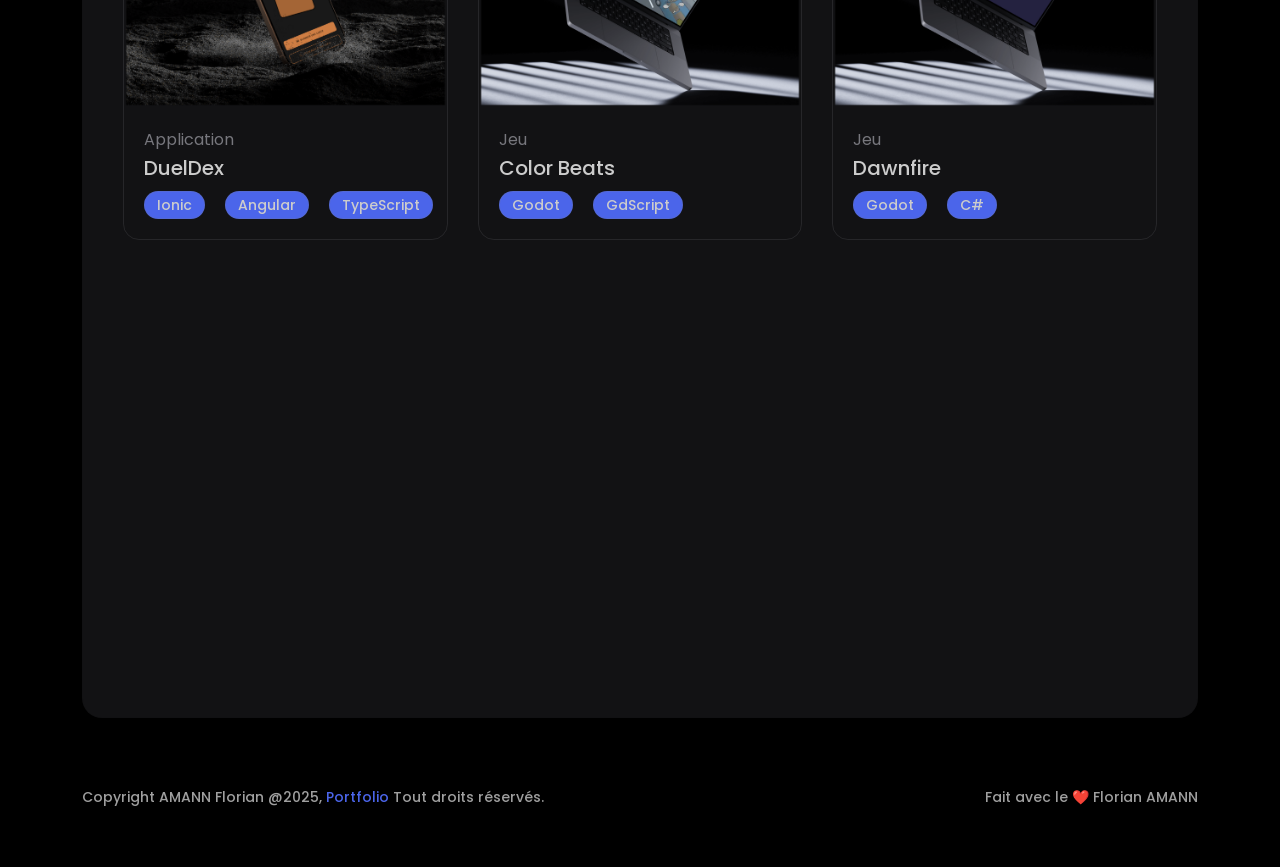
==== commit 0a6c56d4: "improved website" ====
--- a/index.html
+++ b/index.html
@@ -142,14 +142,8 @@
           <div class="about-content-part wow fadeInUp delay-0-2s">
             <p>Hello ! 👋</p>
             <h2>
-              Je suis ingénieur logiciel et j'apprécie travailler en groupe et saisir de nouvelles opportunités pour
-              m'améliorer.
+              Je suis ingénieur logiciel, curieux et passionné par les nouvelles technologies.
             </h2>
-            <div class="adress-field">
-              <ul>
-                <li><i class="ri-circle-fill"></i>Disponible pour du Freelance</li>
-              </ul>
-            </div>
             <div class="hero-btns">
               <a href="assets/cv/CV-AMANN-Florian.pdf" download="CV-AMANN-Florian.pdf" target="_blank"
                 class="theme-btn">Télécharger mon CV <i class="ri-download-line"></i></a>
@@ -378,27 +372,6 @@
     </div>
   </section>
   <!-- // END PORTFOLIO DESIGN AREA -->
-  <!-- START CALL TO ACTION DESIGN AREA -->
-  <section class="call-to-action-area">
-    <div class="container">
-      <div class="row">
-        <!-- START ABOUT TEXT DESIGN AREA -->
-        <div class="col-lg-12">
-          <div class="call-to-action-part wow fadeInUp delay-0-2s text-center">
-            <h2>Vous avez un projet en tête ?</h2>
-            <p>Contactez-moi et réalisons-le ensemble ✨. Je saurais mettre mes compétences à disposition pour une
-              collaboration efficace.</p>
-            <div class="hero-btns">
-              <a href="mailto:amann.florian@protonmail.com" class="theme-btn">Contactez-moi<i
-                  class="ri-mail-send-line"></i></a>
-            </div>
-          </div>
-        </div>
-        <!-- / END ABOUT TEXT DESIGN AREA -->
-      </div>
-    </div>
-  </section>
-  <!--  // END CALL TO ACTION DESIGN AREA -->
   <!-- START FOOTER DESIGN AREA -->
   <footer class="main-footer">
     <div class="footer-bottom pt-50 pb-40">
